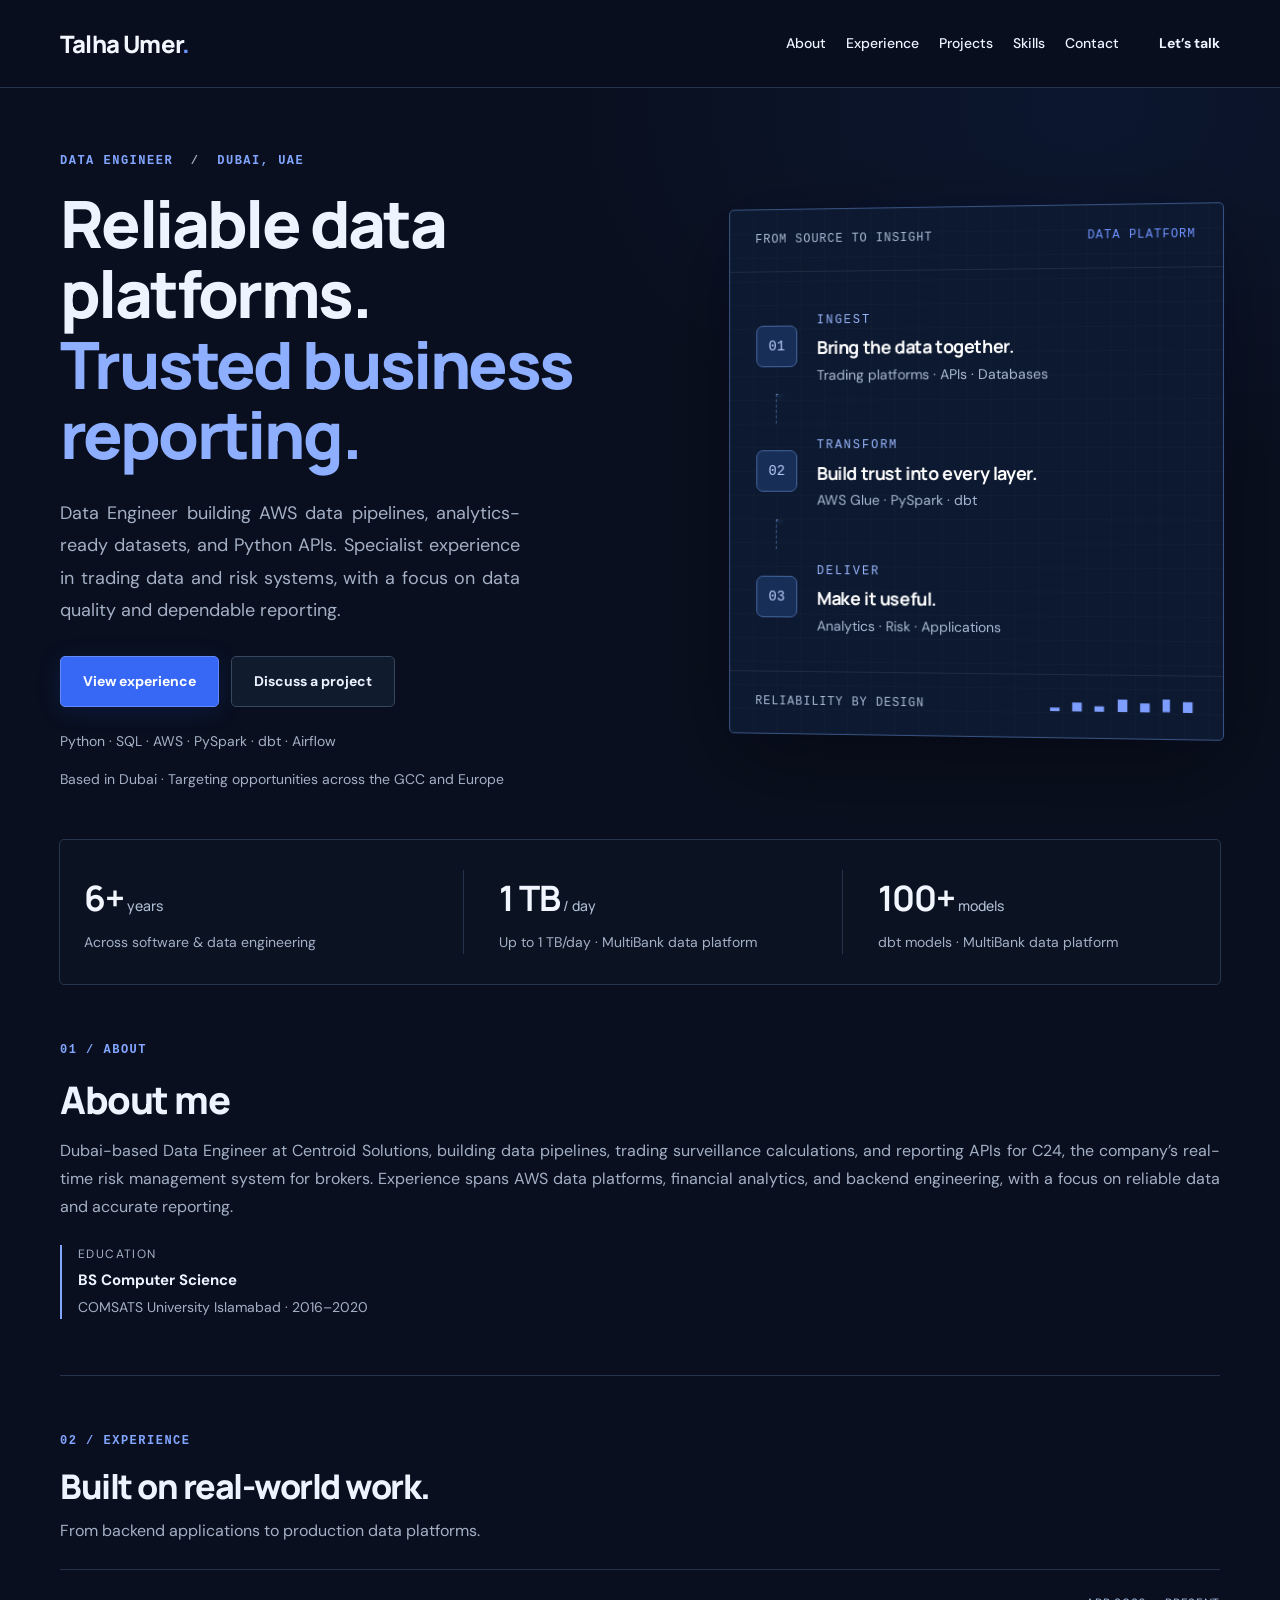
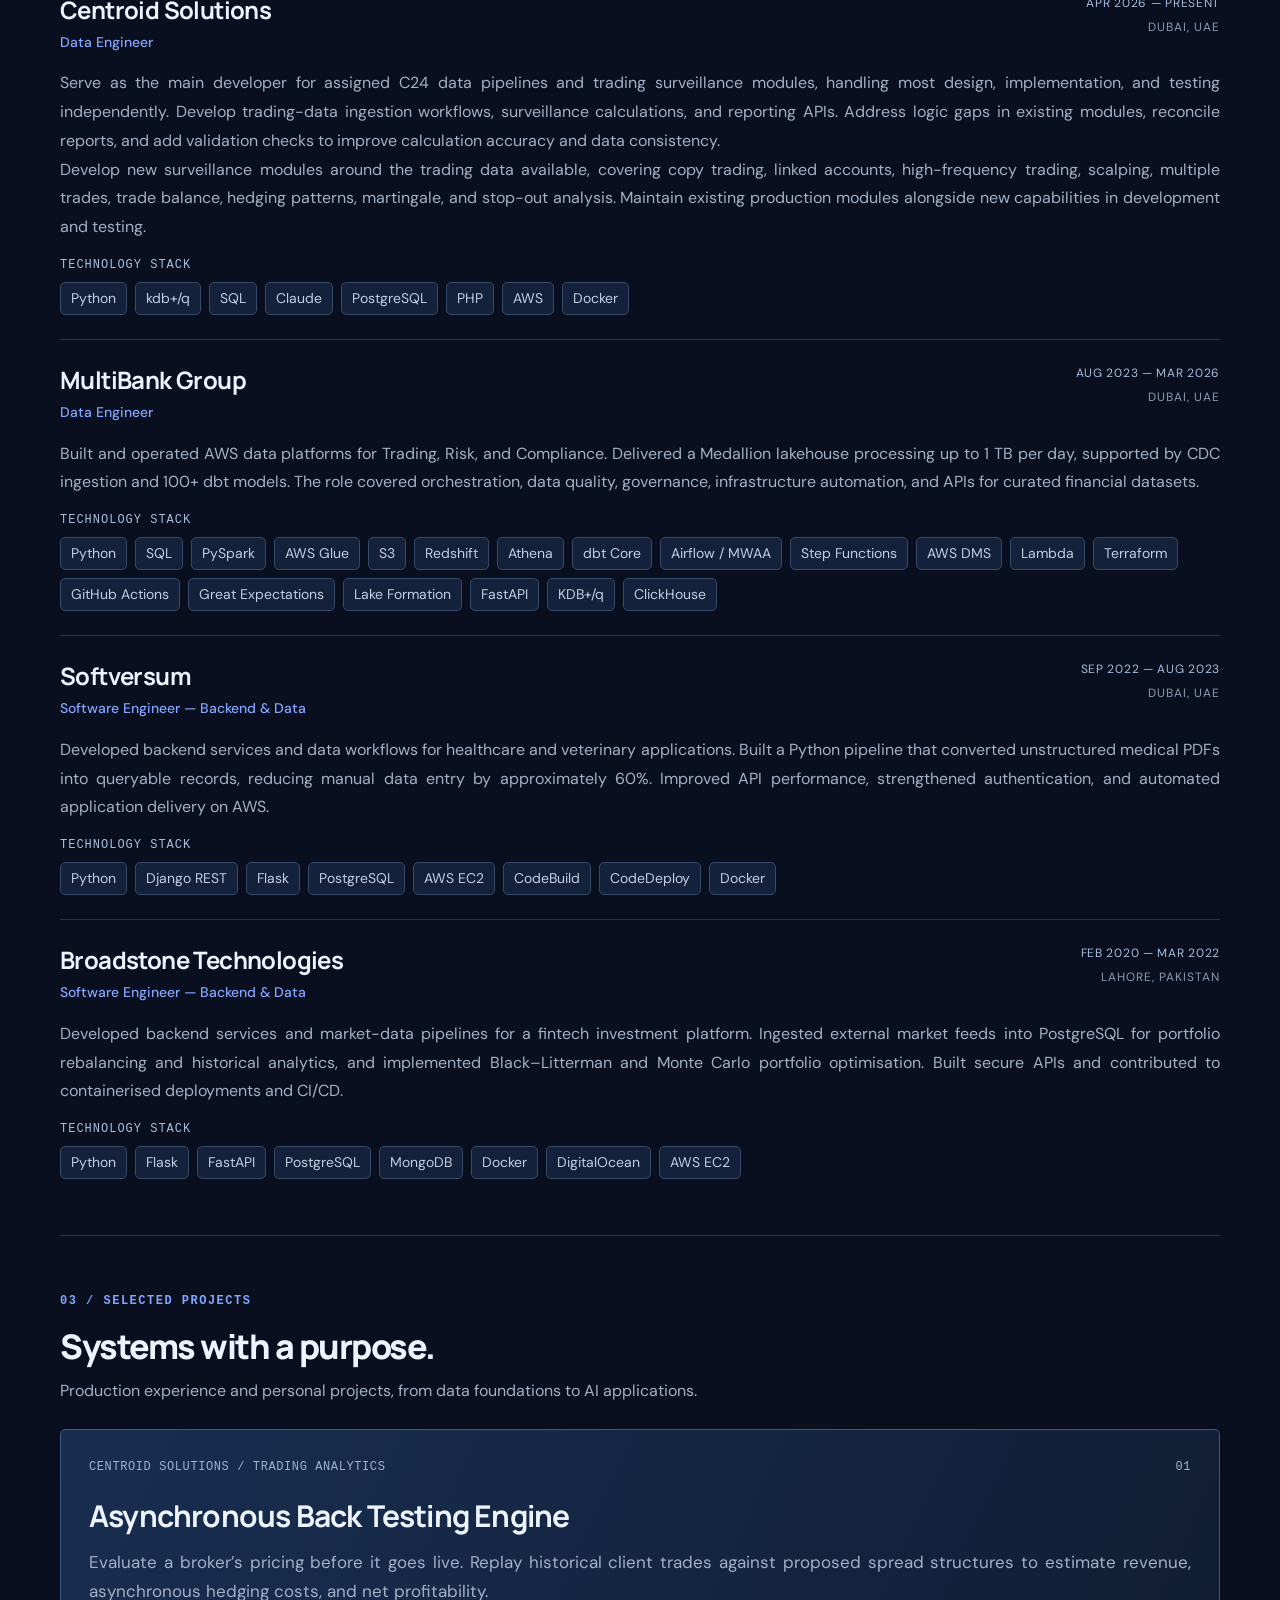
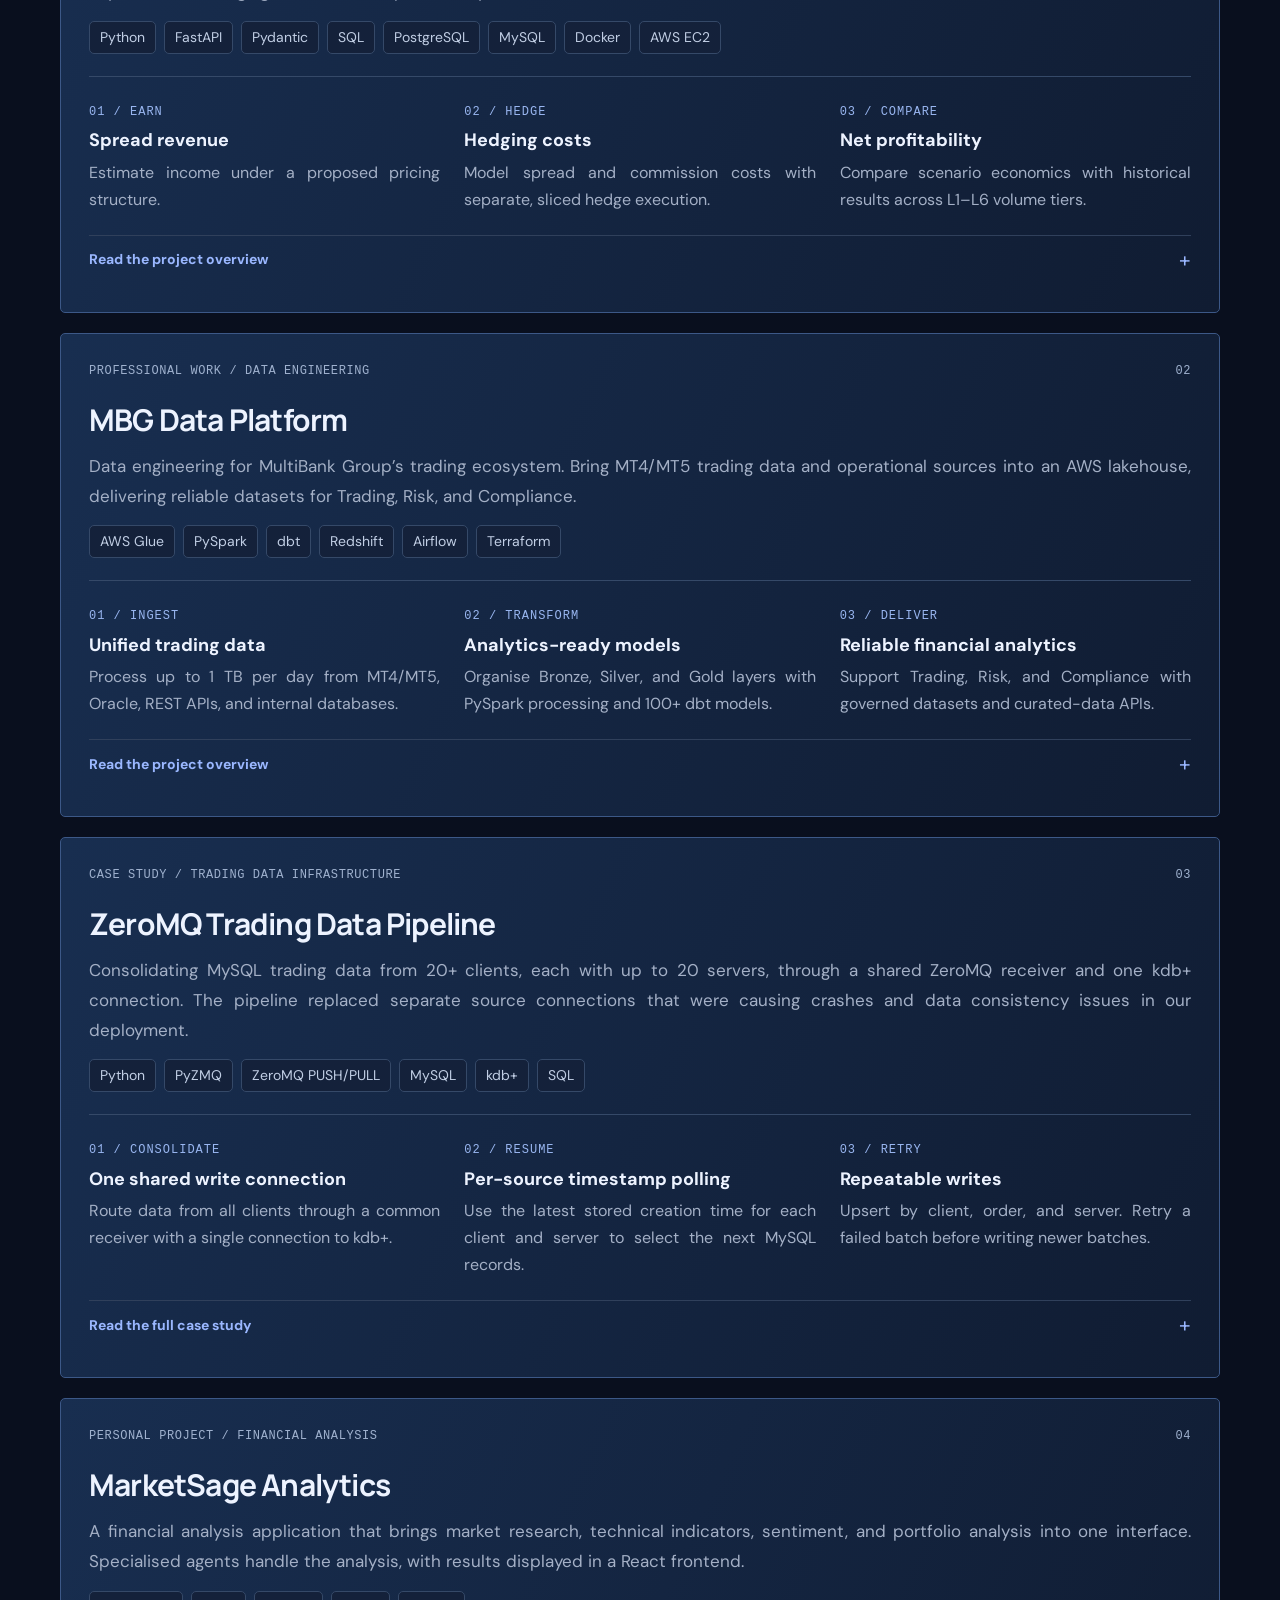
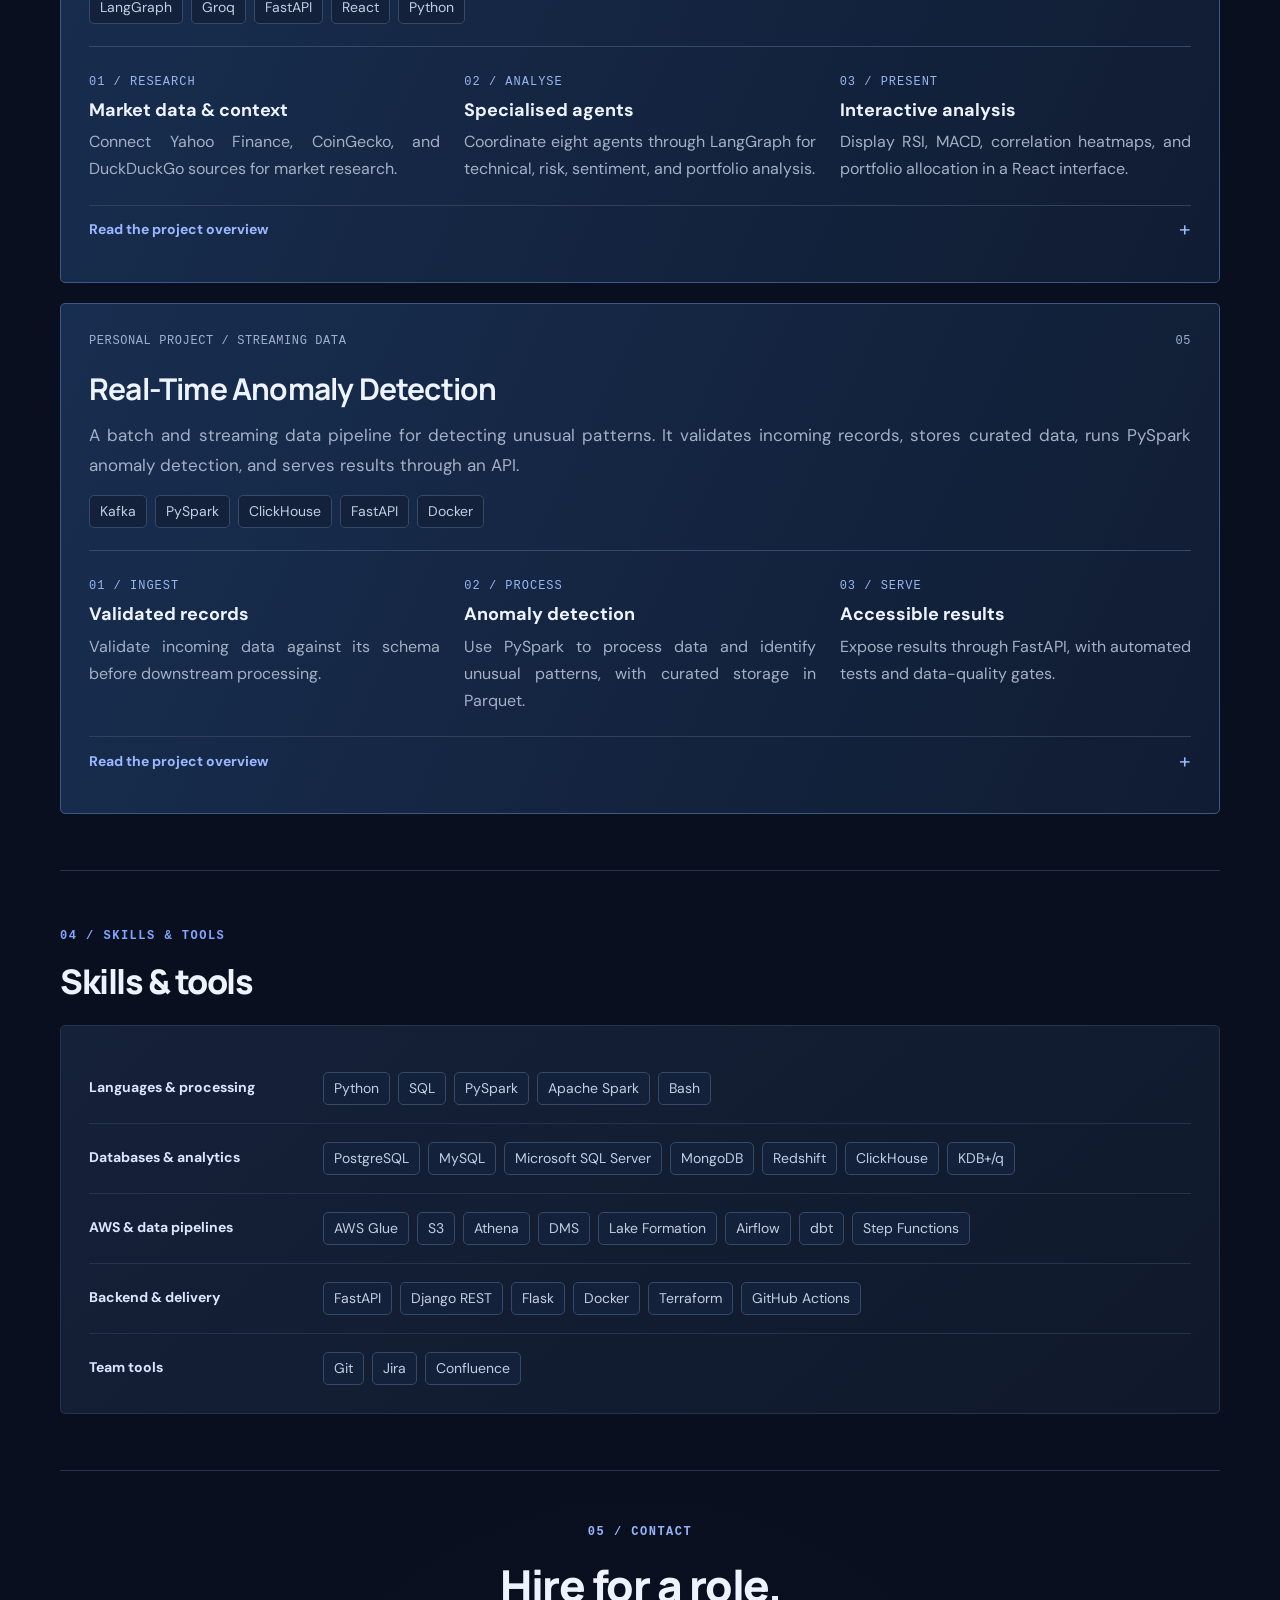
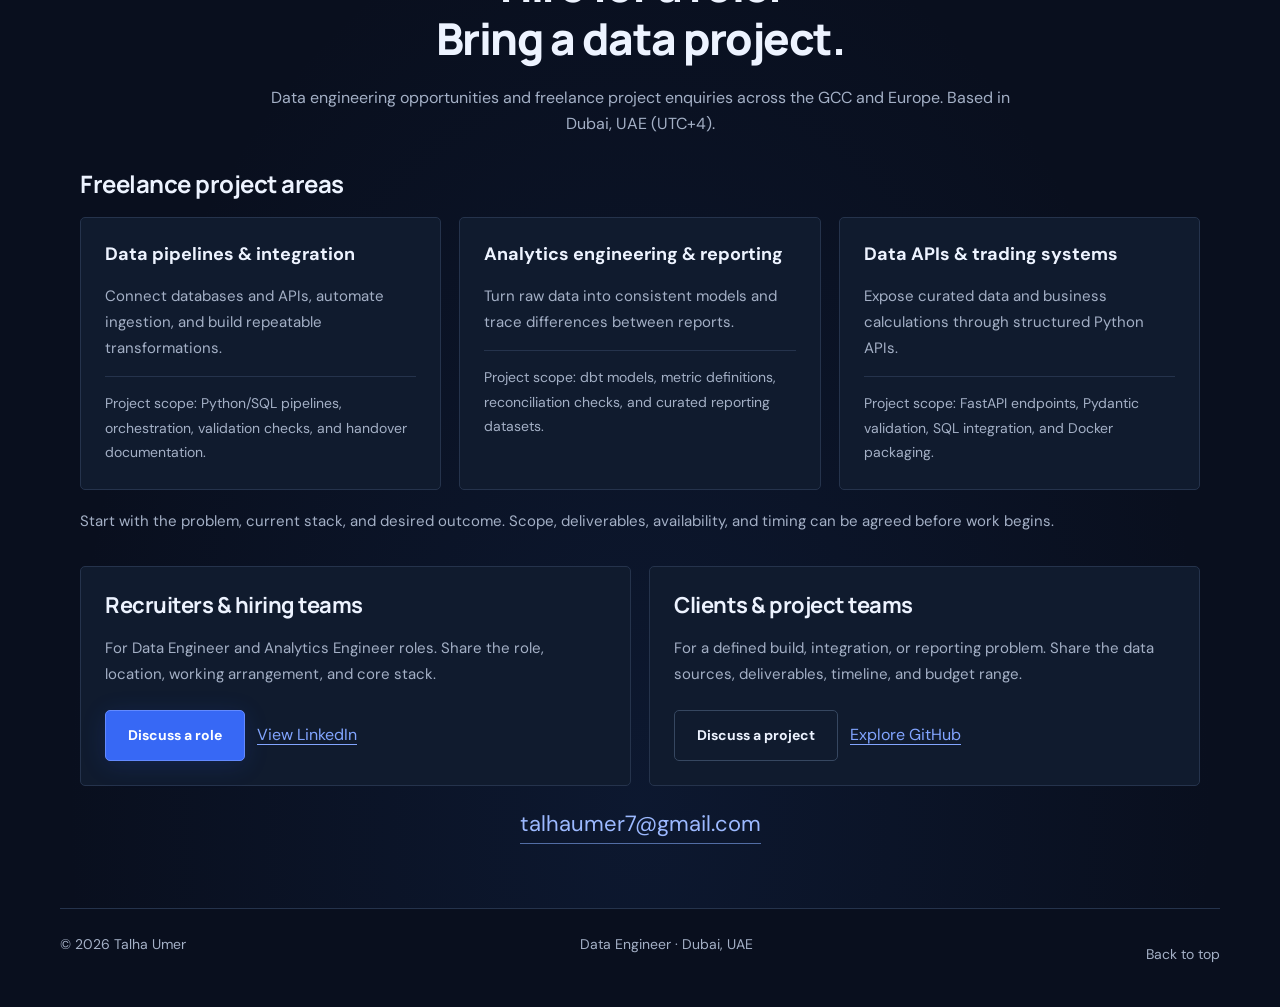
==== index.html @ 74ffae46 "Clarify data engineering positioning and add recruiter and freelance enquiry paths" ====
<!doctype html>
<html lang="en"><head><meta charset="utf-8"><meta name="color-scheme" content="dark"><meta name="theme-color" content="#090f1e"><meta name="viewport" content="width=device-width,initial-scale=1"><title>Talha Umer — Data Engineer</title><meta name="description" content="Talha Umer — Dubai-based Data Engineer specialising in AWS pipelines, SQL, Python, dbt, and trading data. Explore experience and freelance project areas for GCC and European opportunities."><link rel="icon" href="data:image/svg+xml,%3Csvg xmlns='http://www.w3.org/2000/svg' viewBox='0 0 40 40'%3E%3Crect width='40' height='40' rx='8' fill='%232853ed'/%3E%3Ctext x='20' y='27' text-anchor='middle' font-family='Arial' font-size='22' font-weight='bold' fill='white'%3ET%3C/text%3E%3C/svg%3E"><link rel="stylesheet" href="style.css?v=20261014-audiences"></head>
<body><a class="skip" href="#main">Skip to content</a><header><a class="brand" href="#" aria-label="Talha Umer home">Talha Umer<span>.</span></a><nav aria-label="Main navigation"><a href="#about">About</a><a href="#experience">Experience</a><a href="#work">Projects</a><a href="#skills">Skills</a><a href="#contact">Contact</a></nav><a class="contact-nav" href="mailto:talhaumer7@gmail.com">Let’s talk</a></header>
<main id="main"><section class="hero"><div class="hero-copy"><p class="eyebrow">DATA ENGINEER <span>/</span> DUBAI, UAE</p><h1>Reliable data platforms.<br><em>Trusted business reporting.</em></h1><p class="intro">Data Engineer building AWS data pipelines, analytics-ready datasets, and Python APIs. Specialist experience in trading data and risk systems, with a focus on data quality and dependable reporting.</p><div class="actions"><a class="button primary" href="#experience">View experience</a><a class="button secondary" href="#services">Discuss a project</a></div><p class="small-note">Python · SQL · AWS · PySpark · dbt · Airflow</p><p class="target-note">Based in Dubai · Targeting opportunities across the GCC and Europe</p></div><aside class="blueprint" aria-label="Data platform expertise"><div class="panel-top"><span>FROM SOURCE TO INSIGHT</span><span>DATA PLATFORM</span></div><div class="flow"><div class="flow-row"><span class="number">01</span><div><small>INGEST</small><h3>Bring the data together.</h3><p>Trading platforms · APIs · Databases</p></div></div><div class="connector"></div><div class="flow-row"><span class="number">02</span><div><small>TRANSFORM</small><h3>Build trust into every layer.</h3><p>AWS Glue · PySpark · dbt</p></div></div><div class="connector"></div><div class="flow-row"><span class="number">03</span><div><small>DELIVER</small><h3>Make it useful.</h3><p>Analytics · Risk · Applications</p></div></div></div><div class="panel-bottom"><span>RELIABILITY BY DESIGN</span><span class="bars" aria-hidden="true">▂ ▅ ▃ ▇ ▅ █ ▆</span></div></aside></section>
<section class="metrics" aria-label="Career highlights"><div><strong>6+<span> years</span></strong><p>Across software & data engineering</p></div><div><strong>1 TB<span> / day</span></strong><p>Up to 1 TB/day · MultiBank data platform</p></div><div><strong>100+<span> models</span></strong><p>dbt models · MultiBank data platform</p></div></section>
<section id="about" class="section about"><div><p class="eyebrow">01 / ABOUT</p><h2>About me</h2><p>Dubai-based Data Engineer at Centroid Solutions, building data pipelines, trading surveillance calculations, and reporting APIs for C24, the company’s real-time risk management system for brokers. Experience spans AWS data platforms, financial analytics, and backend engineering, with a focus on reliable data and accurate reporting.</p><div class="education"><small>EDUCATION</small><strong>BS Computer Science</strong><span>COMSATS University Islamabad · 2016–2020</span></div></div></section>
<section id="experience" class="section experience"><div class="section-heading"><div><p class="eyebrow">02 / EXPERIENCE</p><h2>Built on real-world work.</h2></div><p>From backend applications to production data platforms.</p></div><div class="timeline"><article><div class="role-meta"><div class="role-top"><span><time datetime="2026-04-01">APR 2026</time> — PRESENT</span><span>DUBAI, UAE</span></div><h3>Centroid Solutions</h3><h4>Data Engineer</h4></div><div class="role-description"><p>Serve as the main developer for assigned C24 data pipelines and trading surveillance modules, handling most design, implementation, and testing independently. Develop trading-data ingestion workflows, surveillance calculations, and reporting APIs. Address logic gaps in existing modules, reconcile reports, and add validation checks to improve calculation accuracy and data consistency.</p><p>Develop new surveillance modules around the trading data available, covering copy trading, linked accounts, high-frequency trading, scalping, multiple trades, trade balance, hedging patterns, martingale, and stop-out analysis. Maintain existing production modules alongside new capabilities in development and testing.</p><div class="job-stack"><h5>TECHNOLOGY STACK</h5><div class="tags"><span>Python</span><span>kdb+/q</span><span>SQL</span><span>Claude</span><span>PostgreSQL</span><span>PHP</span><span>AWS</span><span>Docker</span></div></div></div></article><article><div class="role-meta"><div class="role-top"><span>AUG 2023 — <time datetime="2026-03-31">MAR 2026</time></span><span>DUBAI, UAE</span></div><h3>MultiBank Group</h3><h4>Data Engineer</h4></div><div class="role-description"><p>Built and operated AWS data platforms for Trading, Risk, and Compliance. Delivered a Medallion lakehouse processing up to 1 TB per day, supported by CDC ingestion and 100+ dbt models. The role covered orchestration, data quality, governance, infrastructure automation, and APIs for curated financial datasets.</p><div class="job-stack"><h5>TECHNOLOGY STACK</h5><div class="tags"><span>Python</span><span>SQL</span><span>PySpark</span><span>AWS Glue</span><span>S3</span><span>Redshift</span><span>Athena</span><span>dbt Core</span><span>Airflow / MWAA</span><span>Step Functions</span><span>AWS DMS</span><span>Lambda</span><span>Terraform</span><span>GitHub Actions</span><span>Great Expectations</span><span>Lake Formation</span><span>FastAPI</span><span>KDB+/q</span><span>ClickHouse</span></div></div></div></article><article><div class="role-meta"><div class="role-top"><span>SEP 2022 — AUG 2023</span><span>DUBAI, UAE</span></div><h3>Softversum</h3><h4>Software Engineer — Backend & Data</h4></div><div class="role-description"><p>Developed backend services and data workflows for healthcare and veterinary applications. Built a Python pipeline that converted unstructured medical PDFs into queryable records, reducing manual data entry by approximately 60%. Improved API performance, strengthened authentication, and automated application delivery on AWS.</p><div class="job-stack"><h5>TECHNOLOGY STACK</h5><div class="tags"><span>Python</span><span>Django REST</span><span>Flask</span><span>PostgreSQL</span><span>AWS EC2</span><span>CodeBuild</span><span>CodeDeploy</span><span>Docker</span></div></div></div></article><article><div class="role-meta"><div class="role-top"><span>FEB 2020 — MAR 2022</span><span>LAHORE, PAKISTAN</span></div><h3>Broadstone Technologies</h3><h4>Software Engineer — Backend & Data</h4></div><div class="role-description"><p>Developed backend services and market-data pipelines for a fintech investment platform. Ingested external market feeds into PostgreSQL for portfolio rebalancing and historical analytics, and implemented Black–Litterman and Monte Carlo portfolio optimisation. Built secure APIs and contributed to containerised deployments and CI/CD.</p><div class="job-stack"><h5>TECHNOLOGY STACK</h5><div class="tags"><span>Python</span><span>Flask</span><span>FastAPI</span><span>PostgreSQL</span><span>MongoDB</span><span>Docker</span><span>DigitalOcean</span><span>AWS EC2</span></div></div></div></article></div></section>
<section id="work" class="section"><div class="section-heading"><div><p class="eyebrow">03 / SELECTED PROJECTS</p><h2>Systems with a purpose.</h2></div><p>Production experience and personal projects, from data foundations to AI applications.</p></div><div class="projects"><article class="project backtest"><div class="project-top"><span>CENTROID SOLUTIONS / TRADING ANALYTICS</span><span>01</span></div><div class="backtest-layout"><div><h3>Asynchronous Back Testing Engine</h3><p class="backtest-intro">Evaluate a broker’s pricing before it goes live. Replay historical client trades against proposed spread structures to estimate revenue, asynchronous hedging costs, and net profitability.</p><div class="tags"><span>Python</span><span>FastAPI</span><span>Pydantic</span><span>SQL</span><span>PostgreSQL</span><span>MySQL</span><span>Docker</span><span>AWS EC2</span></div></div><div class="backtest-outcomes" aria-label="Backtest outputs"><div><span>01 / EARN</span><h4>Spread revenue</h4><p>Estimate income under a proposed pricing structure.</p></div><div><span>02 / HEDGE</span><h4>Hedging costs</h4><p>Model spread and commission costs with separate, sliced hedge execution.</p></div><div><span>03 / COMPARE</span><h4>Net profitability</h4><p>Compare scenario economics with historical results across L1–L6 volume tiers.</p></div></div></div><details><summary>Read the project overview</summary><div class="detail-copy backtest-detail"><div><h4>Engineering ownership</h4><p>Owned end-to-end engineering at Centroid Solutions, including data pipelines, datasets, calculation implementation, and backend APIs. Translated financial rules defined by risk and business specialists into the engine’s processing and calculations.</p></div><div><h4>The business problem</h4><p>Pricing that is too tight can erode hedging margins; pricing that is too wide can discourage client flow. A single spread structure can also misprice different trade sizes.</p></div><div><h4>How it works</h4><p>The engine groups historical client trades into six volume tiers, L1–L6, and evaluates proposed spread structures. Client fills and broker hedge orders run on separate timelines, with hedges sliced into smaller orders.</p></div><div><h4>Technology and deployment</h4><p>Built with Python and SQL, with FastAPI endpoints and Pydantic models, using data from MySQL and PostgreSQL. Packaged as a Docker image and deployed on AWS EC2.</p></div><div><h4>What it enables</h4><p>Teams can compare pricing scenarios, inspect revenue and estimated hedging costs by tier, and identify pricing imbalances before changing production settings. Results are scenario estimates rather than guaranteed trading outcomes.</p></div></div></details></article><article class="project backtest"><div class="project-top"><span>PROFESSIONAL WORK / DATA ENGINEERING</span><span>02</span></div><div class="backtest-layout"><div><h3>MBG Data Platform</h3><p class="backtest-intro">Data engineering for MultiBank Group’s trading ecosystem. Bring MT4/MT5 trading data and operational sources into an AWS lakehouse, delivering reliable datasets for Trading, Risk, and Compliance.</p><div class="tags"><span>AWS Glue</span><span>PySpark</span><span>dbt</span><span>Redshift</span><span>Airflow</span><span>Terraform</span></div></div><div class="backtest-outcomes" aria-label="Data platform capabilities"><div><span>01 / INGEST</span><h4>Unified trading data</h4><p>Process up to 1 TB per day from MT4/MT5, Oracle, REST APIs, and internal databases.</p></div><div><span>02 / TRANSFORM</span><h4>Analytics-ready models</h4><p>Organise Bronze, Silver, and Gold layers with PySpark processing and 100+ dbt models.</p></div><div><span>03 / DELIVER</span><h4>Reliable financial analytics</h4><p>Support Trading, Risk, and Compliance with governed datasets and curated-data APIs.</p></div></div></div><details><summary>Read the project overview</summary><div class="detail-copy backtest-detail"><div><h4>The business problem</h4><p>Trading and operational data arrives from multiple platforms and systems. Trading, Risk, and Compliance teams need consistent, reliable datasets for analysis and reporting.</p></div><div><h4>How it works</h4><p>AWS ingestion and CDC pipelines feed a Medallion lakehouse. PySpark handles transformation and deduplication, while dbt models implement incremental processing, star schemas, and SCD Type 2. Airflow and Step Functions coordinate delivery.</p></div><div><h4>What it enables</h4><p>Analytics-ready data is supported by automated quality checks, Lake Formation governance, IAM access controls, and lineage. Terraform and GitHub Actions provide reproducible infrastructure and deployments, with FastAPI serving curated datasets.</p></div></div></details></article><article class="project backtest" id="zeromq-case-study">
<div class="project-top"><span>CASE STUDY / TRADING DATA INFRASTRUCTURE</span><span>03</span></div>
<div class="backtest-layout"><div><h3>ZeroMQ Trading Data Pipeline</h3>
<p class="backtest-intro">Consolidating MySQL trading data from 20+ clients, each with up to 20 servers, through a shared ZeroMQ receiver and one kdb+ connection. The pipeline replaced separate source connections that were causing crashes and data consistency issues in our deployment.</p>
<div class="tags"><span>Python</span><span>PyZMQ</span><span>ZeroMQ PUSH/PULL</span><span>MySQL</span><span>kdb+</span><span>SQL</span></div></div>
<div class="backtest-outcomes" aria-label="Pipeline capabilities"><div><span>01 / CONSOLIDATE</span><h4>One shared write connection</h4><p>Route data from all clients through a common receiver with a single connection to kdb+.</p></div><div><span>02 / RESUME</span><h4>Per-source timestamp polling</h4><p>Use the latest stored creation time for each client and server to select the next MySQL records.</p></div><div><span>03 / RETRY</span><h4>Repeatable writes</h4><p>Upsert by client, order, and server. Retry a failed batch before writing newer batches.</p></div></div></div>
<details><summary>Read the full case study</summary><div class="detail-copy case-study-copy">
<section><h4>The problem</h4><p>Trading data was spread across MySQL databases for more than 20 clients, with each client operating up to 20 trading servers. Separate connections sent this data directly to kdb+. In our environment, this connection pattern was associated with crashes and inconsistent data, making ingestion harder to operate reliably.</p></section>
<section><h4>The architecture</h4><p>We introduced a Python pipeline using PyZMQ and ZeroMQ’s PUSH/PULL pattern. Source processes send records into one shared receiving service for all clients. That service writes to kdb+ through one connection, centralising write handling instead of maintaining a direct connection from every source.</p><div class="architecture" aria-label="Pipeline architecture"><div><strong>MySQL trading servers</strong><span>20+ clients · up to 20 servers each</span></div><div><strong>Python + ZeroMQ</strong><span>Source PUSH processes · shared PULL receiver</span></div><div><strong>kdb+</strong><span>One shared connection · keyed upserts</span></div></div></section>
<section><h4>How incremental ingestion works</h4><ol><li>A continuous Python polling loop reads the maximum stored creation timestamp from kdb+ for the relevant client and server.</li><li>The source query selects MySQL records where <code>creation_time &gt;= max_time</code>. Including the boundary allows records with the same timestamp to be read again.</li><li>Records pass through ZeroMQ to the shared receiver.</li><li>The receiver upserts records using the combined key of <strong>client ID, order ID, and server ID</strong>, so repeated records update the same stored row.</li><li>If a kdb+ write fails, the receiver retries that batch successfully before proceeding with newer batches.</li></ol></section>
<section><h4>Why these choices mattered</h4><p>A timestamp per client and server keeps one source’s progress separate from another’s. Inclusive polling and keyed upserts work together: the pipeline can reread the timestamp boundary without creating duplicate stored rows. Blocking retries keep newer writes from overtaking a failed batch during normal operation.</p></section>
<section><h4>The result</h4><p>The shared service and single kdb+ connection worked reliably in our deployment and addressed the instability we had seen with separate source connections. The improvement is based on operational experience; throughput, latency, and incident-reduction measurements are not included in this case study.</p></section>
<section><h4>Recovery boundaries and trade-offs</h4><p>ZeroMQ accepting a message does not by itself confirm that kdb+ has stored it. Restart recovery also depends on how pending batches are retained or recovered from MySQL. A maximum creation timestamp can miss older rows that become visible after the timestamp advances, and creation-time polling alone does not capture later updates or deletions.</p><p>The shared writer simplifies connections but is also a common failure point. A blocked batch can delay other clients. These boundaries matter when evaluating durability, monitoring, and future recovery improvements; this design is not presented as an exactly-once or zero-data-loss guarantee.</p></section>
<section class="case-references"><h4>Technical references</h4><p>Implementation details above describe our deployment. Messaging and acknowledgement boundaries are documented in the <a href="https://libzmq.readthedocs.io/en/latest/zmq_socket.html" target="_blank" rel="noopener noreferrer">ZeroMQ socket reference</a>, <a href="https://libzmq.readthedocs.io/en/latest/zmq_send.html" target="_blank" rel="noopener noreferrer">ZeroMQ send reference</a>, and <a href="https://code.kx.com/q/basics/ipc/" target="_blank" rel="noopener noreferrer">KX IPC documentation</a>.</p></section>
</div></details></article><article class="project backtest"><div class="project-top"><span>PERSONAL PROJECT / FINANCIAL ANALYSIS</span><span>04</span></div><div class="backtest-layout"><div><h3>MarketSage Analytics</h3><p class="backtest-intro">A financial analysis application that brings market research, technical indicators, sentiment, and portfolio analysis into one interface. Specialised agents handle the analysis, with results displayed in a React frontend.</p><div class="tags"><span>LangGraph</span><span>Groq</span><span>FastAPI</span><span>React</span><span>Python</span></div></div><div class="backtest-outcomes" aria-label="Project capabilities"><div><span>01 / RESEARCH</span><h4>Market data &amp; context</h4><p>Connect Yahoo Finance, CoinGecko, and DuckDuckGo sources for market research.</p></div><div><span>02 / ANALYSE</span><h4>Specialised agents</h4><p>Coordinate eight agents through LangGraph for technical, risk, sentiment, and portfolio analysis.</p></div><div><span>03 / PRESENT</span><h4>Interactive analysis</h4><p>Display RSI, MACD, correlation heatmaps, and portfolio allocation in a React interface.</p></div></div></div><details><summary>Read the project overview</summary><div class="detail-copy backtest-detail"><div><h4>The business problem</h4><p>Financial analysis draws on different data sources and methods. This project brings those inputs together so research, indicators, and portfolio views can be reviewed in one place.</p></div><div><h4>How it works</h4><p>LangGraph coordinates the agents using Groq’s Llama model. FastAPI exposes their analysis to the React frontend. A mock-LLM fallback supports offline development.</p></div><div><h4>What it enables</h4><p>Users can explore market research and financial indicators through a single application. The project is containerised with Docker and designed for deployment to Hugging Face Spaces.</p></div></div></details></article><article class="project backtest"><div class="project-top"><span>PERSONAL PROJECT / STREAMING DATA</span><span>05</span></div><div class="backtest-layout"><div><h3>Real-Time Anomaly Detection</h3><p class="backtest-intro">A batch and streaming data pipeline for detecting unusual patterns. It validates incoming records, stores curated data, runs PySpark anomaly detection, and serves results through an API.</p><div class="tags"><span>Kafka</span><span>PySpark</span><span>ClickHouse</span><span>FastAPI</span><span>Docker</span></div></div><div class="backtest-outcomes" aria-label="Project capabilities"><div><span>01 / INGEST</span><h4>Validated records</h4><p>Validate incoming data against its schema before downstream processing.</p></div><div><span>02 / PROCESS</span><h4>Anomaly detection</h4><p>Use PySpark to process data and identify unusual patterns, with curated storage in Parquet.</p></div><div><span>03 / SERVE</span><h4>Accessible results</h4><p>Expose results through FastAPI, with automated tests and data-quality gates.</p></div></div></div><details><summary>Read the project overview</summary><div class="detail-copy backtest-detail"><div><h4>The business problem</h4><p>Streaming analysis needs consistent input data and a reliable path from ingestion to results. This project combines those stages in an end-to-end pipeline.</p></div><div><h4>How it works</h4><p>The pipeline uses Kafka, PySpark, and ClickHouse alongside Parquet storage. It supports batch and streaming processing, with FastAPI providing the serving layer.</p></div><div><h4>What it enables</h4><p>The project provides a containerised workflow for ingesting records, detecting anomalies, and exposing results. Automated tests and data-quality gates check the pipeline along the way.</p></div></div></details></article></div></section>
<section id="skills" class="section skills"><div class="section-heading"><div><p class="eyebrow">04 / SKILLS &amp; TOOLS</p><h2>Skills &amp; tools</h2></div></div><div class="toolkit"><div><h4>Languages & processing</h4><div class="tags"><span>Python</span><span>SQL</span><span>PySpark</span><span>Apache Spark</span><span>Bash</span></div></div><div><h4>Databases & analytics</h4><div class="tags"><span>PostgreSQL</span><span>MySQL</span><span>Microsoft SQL Server</span><span>MongoDB</span><span>Redshift</span><span>ClickHouse</span><span>KDB+/q</span></div></div><div><h4>AWS & data pipelines</h4><div class="tags"><span>AWS Glue</span><span>S3</span><span>Athena</span><span>DMS</span><span>Lake Formation</span><span>Airflow</span><span>dbt</span><span>Step Functions</span></div></div><div><h4>Backend & delivery</h4><div class="tags"><span>FastAPI</span><span>Django REST</span><span>Flask</span><span>Docker</span><span>Terraform</span><span>GitHub Actions</span></div></div><div><h4>Team tools</h4><div class="tags"><span>Git</span><span>Jira</span><span>Confluence</span></div></div></div></section>
<section class="contact" id="contact"><p class="eyebrow">05 / CONTACT</p><h2>Hire for a role.<br>Bring a data project.</h2><p class="contact-intro">Data engineering opportunities and freelance project enquiries across the GCC and Europe. Based in Dubai, UAE (UTC+4).</p>
<div id="services" class="service-area"><h3>Freelance project areas</h3><div class="service-grid">
<article><h4>Data pipelines &amp; integration</h4><p>Connect databases and APIs, automate ingestion, and build repeatable transformations.</p><p class="service-scope">Project scope: Python/SQL pipelines, orchestration, validation checks, and handover documentation.</p></article>
<article><h4>Analytics engineering &amp; reporting</h4><p>Turn raw data into consistent models and trace differences between reports.</p><p class="service-scope">Project scope: dbt models, metric definitions, reconciliation checks, and curated reporting datasets.</p></article>
<article><h4>Data APIs &amp; trading systems</h4><p>Expose curated data and business calculations through structured Python APIs.</p><p class="service-scope">Project scope: FastAPI endpoints, Pydantic validation, SQL integration, and Docker packaging.</p></article>
</div><p class="engagement-note">Start with the problem, current stack, and desired outcome. Scope, deliverables, availability, and timing can be agreed before work begins.</p></div>
<div class="contact-paths"><article><h3>Recruiters &amp; hiring teams</h3><p>For Data Engineer and Analytics Engineer roles. Share the role, location, working arrangement, and core stack.</p><a class="button primary" href="mailto:talhaumer7@gmail.com?subject=Data%20engineering%20role%20enquiry">Discuss a role</a><a class="text-link" href="https://www.linkedin.com/in/talha-umer" target="_blank" rel="noopener noreferrer">View LinkedIn</a></article>
<article><h3>Clients &amp; project teams</h3><p>For a defined build, integration, or reporting problem. Share the data sources, deliverables, timeline, and budget range.</p><a class="button secondary" href="mailto:talhaumer7@gmail.com?subject=Data%20engineering%20project%20enquiry">Discuss a project</a><a class="text-link" href="https://github.com/talhaumer" target="_blank" rel="noopener noreferrer">Explore GitHub</a></article></div>
<a class="email" href="mailto:talhaumer7@gmail.com">talhaumer7@gmail.com</a></section></main><footer><span>© 2026 Talha Umer</span><span>Data Engineer · Dubai, UAE</span><a href="#">Back to top</a></footer></body></html>
---- style.css ----
@import url('https://fonts.googleapis.com/css2?family=DM+Sans:wght@400;500;600;700&family=Manrope:wght@400;500;600;700;800&display=swap');
:root{--ink:#edf3ff;--muted:#a4b0c6;--blue:#82a5ff;--line:#25334c;--paper:#090f1e}*{box-sizing:border-box}html{scroll-behavior:smooth;scroll-padding-top:95px}body{margin:0;color:var(--ink);background:var(--paper);font-family:'DM Sans',Arial,sans-serif;font-size:16px;line-height:1.65}a{color:inherit;text-decoration:none}button,a,summary{-webkit-tap-highlight-color:transparent}a:focus-visible,summary:focus-visible{outline:3px solid var(--blue);outline-offset:6px}.skip{position:absolute;top:-90px;left:20px;background:#101b2e;padding:12px;z-index:10}.skip:focus{top:12px}header{max-width:1240px;margin:auto;height:100px;display:flex;align-items:center;justify-content:space-between;padding:0 40px;border-bottom:1px solid var(--line)}.brand{font-family:Manrope,sans-serif;font-size:30px;font-weight:800;letter-spacing:-1.5px}.brand span{color:var(--blue)}nav{display:flex;gap:36px;font-size:14px;font-weight:500}nav a:hover,.socials a:hover{color:var(--blue)}.contact-nav{font-size:14px;font-weight:700}.contact-nav span{margin-left:14px;color:var(--blue)}main{max-width:1240px;margin:auto;padding:0 40px}.hero{padding:88px 0 70px;display:grid;grid-template-columns:1.22fr 1fr;align-items:center;gap:70px}.eyebrow{font-size:12px;font-weight:700;letter-spacing:1.8px;color:var(--blue);margin:0 0 23px}.eyebrow span{padding:0 9px;color:#a3adbe}h1,h2,h3{font-family:Manrope,Arial,sans-serif;line-height:1.16;letter-spacing:-1.5px;margin:0}h1{font-size:clamp(42px,4.7vw,65px);font-weight:800;line-height:1.12}h1 em{font-style:normal;color:var(--blue)}.intro{font-size:18px;max-width:460px;color:var(--muted);margin:27px 0}.actions{display:flex;gap:12px;margin-top:30px}.button{font-size:14px;font-weight:700;padding:13px 22px;border-radius:5px;display:inline-flex;align-items:center}.primary{background:var(--blue);color:white;box-shadow:0 5px 15px #2853ed20}.primary:hover{background:#1c3dc0}.secondary{border:1px solid #364760;background:#101b2e}.small-note{font-size:13px;color:var(--muted);margin-top:23px}.blueprint{background:#111d36;color:white;border-radius:12px;box-shadow:0 24px 45px #0c234219;overflow:hidden;position:relative;background-image:linear-gradient(#ffffff04 1px,transparent 1px),linear-gradient(90deg,#ffffff04 1px,transparent 1px);background-size:24px 24px}.panel-top,.panel-bottom{display:flex;justify-content:space-between;padding:21px 26px;border-bottom:1px solid #ffffff14;font-family:monospace;font-size:12px;letter-spacing:1px;color:#aab9d3}.panel-top span:last-child{color:#7193ff}.flow{padding:31px 27px}.flow-row{display:flex;align-items:center;gap:20px}.number{border:1px solid #526683;border-radius:7px;display:grid;place-items:center;flex-shrink:0;width:42px;height:42px;color:#9db5ff;font:14px monospace;background:#1b2b49}.flow small{font:12px monospace;letter-spacing:2px;color:#8faaff}.flow h3{font-size:17px;letter-spacing:-.4px;margin:6px 0}.flow p{font-size:12px;color:#aab9d3;margin:6px 0 0}.connector{height:30px;margin:7px 0 7px 20px;border-left:1px dashed #5c7092}.panel-bottom{border-top:1px solid #ffffff14;border-bottom:0;align-items:center}.bars{color:#7d9dff;letter-spacing:3px}.metrics{display:grid;grid-template-columns:repeat(3,1fr);border-top:1px solid var(--line);border-bottom:1px solid var(--line);padding:28px 0;gap:25px}.metrics>div+div{padding-left:35px;border-left:1px solid var(--line)}.metrics strong{font-family:Manrope,sans-serif;font-size:33px;letter-spacing:-1px}.metrics strong span{font-size:16px;font-weight:500;color:var(--muted);letter-spacing:0}.metrics p{font-size:13px;color:var(--muted);margin:4px 0 0}.section{padding:90px 0;border-bottom:1px solid var(--line)}.section-heading{display:flex;justify-content:space-between;align-items:end;gap:30px;margin-bottom:35px}h2{font-size:38px;font-weight:800;letter-spacing:-1.5px}.section-heading .eyebrow{margin-bottom:15px}.section-heading>p{font-size:14px;color:var(--muted);margin:0}.projects{display:grid;grid-template-columns:1.15fr 1fr 1fr;gap:18px}.project{background:#101b2e;border:1px solid var(--line);border-radius:8px;padding:27px;display:flex;flex-direction:column;align-items:start}.project.featured{background:#122241;border-color:#304b79}.project-top{display:flex;justify-content:space-between;width:100%;font-size:12px;letter-spacing:1.3px;color:var(--muted);margin-bottom:25px}.project h3{font-size:25px;letter-spacing:-.8px}.project>p{font-size:14px;color:var(--muted);line-height:1.8}.project-symbol{height:87px;font-family:Manrope,sans-serif;font-weight:800;font-size:40px;letter-spacing:-3px;color:#90acff}.project-symbol span{color:#93a7df;padding:0 5px}.wave{font-size:65px;line-height:1;letter-spacing:-12px;color:#82a5ff}.layer-stack{display:flex;flex-direction:column;gap:6px;margin:8px 0 23px;width:100%}.layer-stack>span{padding:9px 11px;border:1px solid #33496b;background:#142743;border-radius:4px;font-size:12px;letter-spacing:1px;color:#b4caff;display:flex;justify-content:space-between;align-items:center}.layer-stack small{font-size:12px;letter-spacing:0;color:#a9bad4}.tags{display:flex;flex-wrap:wrap;gap:6px;margin-top:auto;padding-top:15px}.tags span{border:1px solid #314261;color:#a9bad4;border-radius:4px;padding:3px 7px;font-size:12px;background:#14213a}details{width:100%;border-top:1px solid #30405b;margin-top:24px;padding-top:17px;font-size:14px}summary{cursor:pointer;font-weight:700;list-style:none;color:#9ab7ff;display:flex;justify-content:space-between;align-items:center;gap:12px}summary::-webkit-details-marker{display:none}summary:after{content:'+';font-size:21px;font-weight:400}details[open] summary:after{content:'−'}.detail-copy{margin-top:16px;color:var(--muted);font-size:14px}.experience{display:grid;grid-template-columns:.8fr 1.3fr;gap:80px}.section-intro{font-size:16px;color:var(--muted);max-width:270px}.timeline article{padding:0 0 30px 30px;border-left:1px solid #30405b;position:relative}.timeline article:before{content:'';width:9px;height:9px;border-radius:50%;position:absolute;left:-5px;top:6px;background:var(--blue);border:2px solid var(--paper)}.timeline article+article{padding-top:27px;border-top:1px solid var(--line)}.timeline article+article:before{top:33px}.timeline article:last-child{padding-bottom:0}.role-top{display:flex;justify-content:space-between;gap:15px;font-size:12px;color:var(--muted);letter-spacing:1px;margin-bottom:14px}.timeline h3{font-size:24px;letter-spacing:-.6px}.timeline h4{font-size:14px;font-weight:500;color:var(--blue);margin:8px 0 13px}.timeline p{font-size:14px;color:var(--muted);margin:0}.timeline .tags{padding-top:16px}.about{display:grid;grid-template-columns:1.2fr 1fr;gap:100px}.about>div>p:not(.eyebrow){color:var(--muted);font-size:16px;margin-top:25px}.education{border-left:2px solid var(--blue);padding-left:18px;margin-top:29px;display:flex;flex-direction:column;gap:3px}.education small{color:var(--muted);font-size:12px;letter-spacing:1.4px}.education strong{font-size:15px}.education span{font-size:13px;color:var(--muted)}.toolkit{background:#101b2e;border:1px solid var(--line);padding:30px;border-radius:8px}.toolkit h3{font-size:23px;letter-spacing:-.5px;margin-bottom:22px}.toolkit>div+div{border-top:1px solid var(--line);padding-top:15px}.toolkit h4{font-size:14px;margin:0 0 7px}.toolkit p{font-size:14px;color:var(--muted);margin:0 0 19px}.toolkit>div:last-child p{margin-bottom:0}.contact{text-align:center;padding:84px 20px 75px}.contact h2{font-size:44px}.email{display:inline-block;font-size:22px;color:var(--blue);margin:25px 0 20px;border-bottom:1px solid #526da5;overflow-wrap:anywhere}.socials{display:flex;justify-content:center;gap:27px;font-size:14px}footer{max-width:1160px;margin:auto;border-top:1px solid var(--line);display:flex;justify-content:space-between;padding:24px 0 30px;color:var(--muted);font-size:12px}@media(min-width:1600px){.hero{padding-top:110px;padding-bottom:90px}}@media(max-width:1000px){.hero{gap:35px}h1{font-size:48px}.projects{gap:12px}.project{padding:20px}.about{gap:45px}.experience{gap:40px}footer{margin:0 40px}}@media(max-width:760px){header{height:80px;padding:0 24px}nav{gap:18px}nav a{font-size:13px}.contact-nav{display:none}main{padding:0 24px}.hero{grid-template-columns:1fr;padding:50px 0 40px;gap:30px}h1{font-size:48px;max-width:550px}.intro{font-size:17px}.blueprint{max-width:550px;width:100%}.metrics{gap:15px}.metrics>div+div{padding-left:15px}.metrics strong{font-size:25px}.metrics strong span{font-size:12px;display:block}.metrics p{font-size:12px}.section{padding:58px 0}.section-heading{display:block}.section-heading>p{margin-top:20px}.projects{grid-template-columns:1fr;gap:18px}.project{padding:27px}.project h3 br{display:none}.project-symbol{height:65px;font-size:32px}.project-symbol.wave{font-size:55px}.layer-stack{margin:10px 0;max-width:400px}.project>p{font-size:16px}.project-top{font-size:12px}.tags span{font-size:12px}.experience,.about{grid-template-columns:1fr;gap:35px}h2{font-size:33px}.experience h2 br{display:none}.section-intro{max-width:none}.timeline{padding-left:5px}.role-top{font-size:12px;flex-wrap:wrap}.timeline p{font-size:16px}.contact{padding:60px 0}.contact h2{font-size:35px}.email{font-size:20px}footer{margin:0 24px;gap:15px;flex-wrap:wrap}footer span:nth-child(2){display:none}}@media(prefers-reduced-motion:reduce){html{scroll-behavior:auto}}

/* Modern technical direction */
body{background-image:radial-gradient(ellipse at 85% 12%,#18357533,transparent 35%);background-attachment:fixed}
header{height:92px}.brand{color:#f2f6ff}.brand span{color:#6d95ff}
.hero{gap:60px;padding:94px 0 78px;position:relative}.hero-copy{position:relative;z-index:1}
h1{font-size:clamp(44px,5.1vw,70px);letter-spacing:-2.6px;line-height:1.08;font-weight:800}
h1 em{color:#8eafff}.intro{line-height:1.8}.eyebrow{font-family:monospace;letter-spacing:1.5px}
.primary{background:#3768f5;color:#fff;border:1px solid #638aff;box-shadow:0 4px 24px #2457ed29}.primary:hover{background:#4877ff}
.secondary:hover{background:#192b47;border-color:#668bd1}.button{transition:background .2s,border-color .2s,transform .2s}.button:hover{transform:translateY(-2px)}
.blueprint{border:1px solid #365182;border-radius:5px;background-color:#0d1930;box-shadow:0 25px 90px #0006,0 0 55px #2460ff0a;transform:perspective(1200px) rotateY(-4deg)}
.panel-top,.panel-bottom{font-size:12px;color:#aabbd5}.flow{padding:34px 27px}.flow small{font-size:12px;color:#9ab8ff}.flow p{font-size:14px}.flow h3{font-size:18px}.flow-row{position:relative}.number{background:#172e56;border-color:#4566a0;color:#bfd0ff}
.connector{position:relative;border-color:#3c5988;overflow:hidden}.connector:after{content:'';position:absolute;left:-1px;top:-10px;width:2px;height:11px;background:#8db8ff;box-shadow:0 0 8px #8db8ff;animation:data-flow 3.2s linear infinite}.connector:nth-of-type(4):after{animation-delay:1.6s}
@keyframes data-flow{0%{transform:translateY(0);opacity:0}20%,70%{opacity:1}100%{transform:translateY(48px);opacity:0}}
.metrics{background:#0e182980;margin:0 -1px;padding:30px 24px;border:1px solid #26354e;border-radius:5px}.metrics strong{font-size:35px;color:#f2f6ff}.metrics p{font-size:14px}.metrics strong span{font-size:14px;color:#afbdd3}
.projects{gap:20px}.project{border-radius:5px;background:linear-gradient(150deg,#132038,#0e1729);border-color:#2a3954;transition:border-color .2s,transform .2s}.project:hover{border-color:#5678b3;transform:translateY(-4px)}.project.featured{background:linear-gradient(150deg,#172e55,#101d35);border-color:#3c5887}.project-top{font-family:monospace;font-size:12px;letter-spacing:.6px;color:#9fb1ce}.project>p{font-size:16px}.project-symbol{color:#a4bdff}.project-symbol span{color:#587dbf}.wave{color:#7fa4ff}.layer-stack small{font-size:12px}.tags span{font-size:12px}.role-top{font-size:12px;letter-spacing:.7px}.timeline p{font-size:16px}.timeline h4{font-size:16px}.section-heading>p{font-size:16px}.small-note{font-size:14px}.toolkit{background:linear-gradient(140deg,#152139,#10192b);border-radius:5px}.toolkit h4{color:#dce7ff}.toolkit p{font-size:16px}.education span{font-size:14px}
.contact{margin-top:32px;background:radial-gradient(ellipse at 50% 90%,#1b3c7633,transparent 70%)}.email{color:#9cb9ff}.contact .eyebrow{color:#97b3fa}footer{font-size:14px}.skip{color:#edf3ff}
@media(max-width:1000px){.hero{gap:32px}h1{font-size:54px}}
@media(max-width:760px){header{height:80px}.hero{padding:55px 0 40px;gap:35px}h1{font-size:clamp(42px,10vw,62px);letter-spacing:-1.8px}.blueprint{transform:none}.metrics{padding:24px 15px;gap:12px}.metrics strong{font-size:27px}.metrics strong span{font-size:12px}.metrics p{font-size:12px}.metrics>div+div{padding-left:12px}.role-top{font-size:12px;letter-spacing:0}.flow h3{font-size:17px}.flow p{font-size:14px}.flow{padding:26px 20px}.panel-top,.panel-bottom{padding:18px 20px;font-size:12px}.contact{margin-top:10px}.project:hover{transform:none}}
@media(prefers-reduced-motion:reduce){.connector:after{animation:none;display:none}.button,.project{transition:none}.button:hover,.project:hover{transform:none}}

/* Layout refinement: clear sections, compact career rows, readable measures. */
.section{padding:76px 0}.section-heading{margin-bottom:32px;align-items:end}.section-heading>p{max-width:350px}
.experience{display:block}.experience .section-heading h2{max-width:none}.experience .section-heading .eyebrow{margin-bottom:15px}
.timeline{padding-left:0;border-top:1px solid var(--line)}
.timeline article,.timeline article+article,.timeline article:last-child{display:grid;grid-template-columns:minmax(240px,.8fr) minmax(0,1.6fr);gap:48px;border-left:0;padding:30px 0;border-top:0;border-bottom:1px solid var(--line)}
.timeline article:last-child{border-bottom:0;padding-bottom:0}.timeline article:before{display:none}
.role-meta,.role-description{min-width:0}.role-top{display:flex;flex-direction:column;gap:4px;margin-bottom:14px;font-size:12px;line-height:1.6}.role-top span:first-child{color:#a8bdde}.role-top span:last-child{color:#8b9bb5;font-size:12px;letter-spacing:1px}
.timeline h3{font-size:24px;line-height:1.3}.timeline h4{margin:8px 0 0;font-size:14px;line-height:1.6}.role-description{padding-top:3px}.timeline p{max-width:68ch;line-height:1.8}.timeline .tags{margin-top:8px;padding-top:12px}.timeline .tags span{font-size:14px}
.projects{grid-template-columns:repeat(3,minmax(0,1fr));align-items:start}.project{min-width:0}.project-top{min-height:24px;margin-bottom:20px;gap:12px}.project h3{font-size:26px;line-height:1.25;min-height:65px}.project>p{line-height:1.75;min-height:140px;margin:18px 0}.project .tags{margin-top:8px;min-height:82px;align-content:start}.project details{margin-top:20px;padding-top:0}.project summary{min-height:52px;font-size:14px}.detail-copy{margin:0 0 12px;font-size:16px;line-height:1.75}.project.featured .layer-stack{display:none}
.about{align-items:start;gap:64px}.about>div>p:not(.eyebrow){max-width:60ch}.toolkit{padding:30px}.contact{margin-top:0;padding:68px 20px}.contact h2{line-height:1.2}
nav a,.contact-nav,.socials a,footer a{display:inline-flex;align-items:center;min-height:44px}.button{min-height:48px}.tags span{line-height:1.6}
@media(min-width:761px) and (max-width:1050px){.hero{grid-template-columns:1fr 1fr;gap:28px}h1{font-size:48px}.flow-row{gap:12px}.flow{padding:26px 20px}.panel-top,.panel-bottom{padding:18px 20px;letter-spacing:0}.projects{gap:14px}.project{padding:20px}.project h3{font-size:23px}.project>p{min-height:180px}.project .tags{min-height:104px}.about{gap:35px}.timeline article,.timeline article+article,.timeline article:last-child{gap:30px;grid-template-columns:minmax(210px,.85fr) minmax(0,1.5fr)}}
@media(max-width:760px){.section{padding:52px 0}.section-heading{margin-bottom:26px}.section-heading>p{margin-top:16px}.section-heading br{display:none}.timeline article,.timeline article+article,.timeline article:last-child{grid-template-columns:minmax(0,1fr);gap:18px;padding:26px 0}.timeline article:last-child{padding-bottom:0}.role-top{flex-direction:row;justify-content:space-between;gap:8px;flex-wrap:wrap}.timeline h3{font-size:23px}.timeline h4{font-size:16px}.role-description{padding-top:0}.timeline .tags{margin-top:4px}.projects{grid-template-columns:minmax(0,1fr)}.project{padding:24px}.project h3,.project>p,.project .tags{min-height:0}.project h3{font-size:25px}.project>p{margin:16px 0}.project .tags{padding-top:0}.about{gap:28px}.contact{padding:52px 0}.hero-copy,.blueprint{min-width:0}.panel-top{gap:10px;flex-wrap:wrap}.flow-row{gap:14px}.flow h3{line-height:1.4}.metrics{grid-template-columns:minmax(0,1fr);padding:10px 20px;gap:0}.metrics>div{padding:14px 0}.metrics>div+div{border-left:0;border-top:1px solid var(--line);padding:14px 0}.metrics strong span{display:inline;font-size:14px}.metrics p{font-size:14px}.actions{flex-wrap:wrap}nav{gap:14px}nav a{font-size:14px}}

.brand{font-size:24px;letter-spacing:-.8px;white-space:nowrap}@media(max-width:760px){header{padding:0 20px;gap:16px}.brand{font-size:20px;letter-spacing:-.5px}nav{gap:12px}nav a{font-size:14px}}@media(max-width:380px){header{height:auto;min-height:80px;flex-wrap:wrap;justify-content:center;gap:0;padding-top:12px;padding-bottom:8px}.brand{width:100%;text-align:center}nav{gap:24px}}

/* Featured trading case study and consistent job stacks. */
.project.backtest{grid-column:1/-1;background:linear-gradient(115deg,#182e50,#101c32);border-color:#3c5887;padding:32px;margin-bottom:6px;width:100%}.backtest-layout{display:grid;grid-template-columns:1.05fr 1fr;gap:48px;width:100%}.project.backtest h3{font-size:34px;min-height:0;line-height:1.2}.backtest-intro{font-size:17px;line-height:1.8;color:var(--muted);max-width:55ch;margin:20px 0}.project.backtest .tags{min-height:0;padding-top:0;margin-top:20px}.backtest-outcomes{border-left:1px solid #354968;padding-left:30px}.backtest-outcomes>div+div{border-top:1px solid #2c405f;margin-top:16px;padding-top:16px}.backtest-outcomes span{font:12px monospace;color:#99b6f0;letter-spacing:1px}.backtest-outcomes h4{font-size:18px;margin:5px 0}.backtest-outcomes p{font-size:16px;color:var(--muted);margin:0;line-height:1.7}.project.backtest details{margin-top:28px}.backtest-detail{display:grid;grid-template-columns:repeat(3,minmax(0,1fr));gap:28px}.backtest-detail h4{font-size:16px;color:var(--ink);margin:8px 0}.backtest-detail p{font-size:16px;margin:0}.job-stack{margin-top:22px}.job-stack h5{font:12px monospace;color:#a8bdde;letter-spacing:1px;margin:0 0 10px}.timeline .job-stack .tags{margin:0;padding:0;gap:7px}.timeline .job-stack .tags span{font-size:13px;padding:4px 9px;background:#111f35;border-color:#2a3c59}
@media(max-width:760px){.project.backtest{padding:24px}.backtest-layout{grid-template-columns:minmax(0,1fr);gap:26px}.project.backtest h3{font-size:29px}.backtest-outcomes{border-left:0;border-top:1px solid #354968;padding:24px 0 0}.backtest-detail{grid-template-columns:minmax(0,1fr);gap:18px}.backtest-intro{font-size:16px}.project.backtest .project-top{flex-wrap:wrap}.job-stack{margin-top:18px}}

.project>p.project-specialism{min-height:0;margin:10px 0 0;font-size:14px;line-height:1.5;font-weight:600;color:#9ab7ff}

/* Two full-width case studies followed by two supporting projects. */
.projects{grid-template-columns:repeat(2,minmax(0,1fr))}.projects>.project:not(.backtest)>p{min-height:84px}.projects>.project:not(.backtest) .tags{min-height:54px}@media(max-width:760px){.projects{grid-template-columns:minmax(0,1fr)}.projects>.project:not(.backtest)>p,.projects>.project:not(.backtest) .tags{min-height:0}}

/* Every project uses the same case-study component and spacing. */
.projects{grid-template-columns:minmax(0,1fr);gap:24px}.project.backtest{margin-bottom:0}.project.backtest:hover{transform:none;border-color:#5678b3}.project.backtest h3{max-width:22ch}.project.backtest .project-top{min-height:0;margin-bottom:24px}.project.backtest .backtest-layout{align-items:start}.project.backtest .backtest-intro{min-height:0}.project.backtest .tags{align-content:start}.project.backtest details{width:100%}@media(max-width:760px){.projects{gap:20px}.project.backtest h3{font-size:28px;letter-spacing:-.8px}.project.backtest .project-top{margin-bottom:20px}}

/* Shared spacing rules: content-led heights, balanced sections. */
:root{--section-space:56px;--block-space:24px;--card-space:28px}
.section{padding:var(--section-space) 0}.section-heading{margin-bottom:var(--block-space);gap:24px}.eyebrow{margin-bottom:16px}.hero{padding:64px 0 48px}.projects{gap:20px}.project.backtest{padding:var(--card-space)}.project.backtest .project-top{margin-bottom:20px}.backtest-layout{gap:32px}.project.backtest .tags{margin-top:16px}.project.backtest details{margin-top:24px}.project.backtest summary{min-height:48px}.backtest-intro{margin:16px 0;line-height:1.75}.project.backtest h3{max-width:25ch}
/* Job content follows each heading, so long technology stacks cannot create an empty side column. */
.timeline article,.timeline article+article,.timeline article:last-child{display:block;padding:24px 0}.timeline article:last-child{padding-bottom:0}.role-meta{display:grid;grid-template-columns:minmax(0,1fr) auto;column-gap:24px;align-items:start}.role-meta h3{grid-column:1;grid-row:1}.role-meta h4{grid-column:1;grid-row:2;margin:6px 0 0}.role-top{grid-column:2;grid-row:1/3;text-align:right;margin:0;gap:5px}.role-description{padding:0;margin-top:16px}.timeline p{max-width:90ch}.job-stack{margin-top:16px}.timeline .job-stack .tags{gap:6px}
/* About and skills no longer share a row of unequal heights. */
.about{display:block}.about>div:first-child{display:grid;grid-template-columns:repeat(2,minmax(0,1fr));column-gap:32px;row-gap:0}.about>div:first-child>.eyebrow,.about>div:first-child>h2,.about>div:first-child>.education{grid-column:1/-1}.about>div:first-child>p:not(.eyebrow){font-size:16px;line-height:1.75;max-width:none;margin:20px 0 0}.about .education{margin-top:24px;padding-left:16px;display:flex;gap:3px}:is(.about,.skills) .toolkit{margin-top:28px;padding:28px;display:grid;grid-template-columns:repeat(2,minmax(0,1fr));column-gap:32px;row-gap:0}.toolkit>h3{grid-column:1/-1;margin:0 0 6px}:is(.about,.skills) .toolkit>div,:is(.about,.skills) .toolkit>div+div{border-top:1px solid var(--line);padding:16px 0;margin:0}:is(.about,.skills) .toolkit>div:nth-of-type(-n+2){border-top:0}:is(.about,.skills) .toolkit>div:last-child{grid-column:1/-1;padding-bottom:0}.toolkit h4{margin:0 0 6px;font-size:14px}.toolkit p,.toolkit>div:last-child p{margin:0;font-size:16px;line-height:1.75}.contact{padding:52px 20px;margin:0}.contact .email{margin:20px 0 12px}
@media(max-width:760px){:root{--section-space:40px;--card-space:22px}.hero{padding:40px 0 32px;gap:28px}.section-heading>p{margin-top:12px}.about>div:first-child{display:block}.about>div:first-child>p:not(.eyebrow){margin:16px 0 0}.about .education{margin-top:20px}:is(.about,.skills) .toolkit{margin-top:24px;padding:22px;grid-template-columns:minmax(0,1fr);column-gap:0}:is(.about,.skills) .toolkit>div:nth-of-type(2){border-top:1px solid var(--line)}:is(.about,.skills) .toolkit>h3{margin-bottom:4px}.role-meta{display:block}.role-top{flex-direction:row;justify-content:space-between;text-align:left;margin:0 0 12px;gap:10px}.role-description{margin-top:14px}.timeline article,.timeline article+article,.timeline article:last-child{padding:22px 0}.timeline article:last-child{padding-bottom:0}.backtest-layout{gap:22px}.backtest-outcomes{padding-top:20px}.contact{padding:40px 0}}

/* Unified full-width project layout and persistent, left-grouped navigation. */
html{scroll-padding-top:112px}
header{position:sticky;top:0;z-index:100;max-width:none;width:100%;height:88px;padding:0 max(40px,calc((100vw - 1160px)/2));justify-content:flex-start;gap:40px;background:rgba(9,15,30,.97);backdrop-filter:blur(16px);border-bottom:1px solid var(--line)}
header nav{margin:0 0 0 auto;gap:28px}header .contact-nav{margin-left:0;white-space:nowrap}.skip{z-index:110}
.section-heading{display:block;text-align:left}.section-heading>p{max-width:none;margin:12px 0 0}.section-heading h2{font-size:34px}
.project.backtest .backtest-layout{display:block}.project.backtest h3{max-width:none;font-size:30px}.project.backtest .backtest-intro{max-width:none;margin:14px 0}.project.backtest .tags{margin-top:14px}
.backtest-outcomes{display:grid;grid-template-columns:repeat(3,minmax(0,1fr));gap:24px;border-left:0;border-top:1px solid #354968;padding:20px 0 0;margin-top:22px}
.backtest-outcomes>div+div{border-top:0;margin:0;padding:0}.backtest-outcomes>div{min-width:0}.backtest-outcomes h4{line-height:1.4}.project.backtest details{margin-top:22px}
.backtest-detail{display:block}.backtest-detail>div+div{margin-top:20px}.backtest-detail h4{margin:14px 0 8px}
.intro,.backtest-intro,.backtest-outcomes p,.detail-copy p,.detail-copy li,.timeline p,.about>div>p:not(.eyebrow){text-align:justify;text-justify:inter-word;hyphens:auto;text-align-last:left;overflow-wrap:break-word}
.timeline p{max-width:none}.about>div:first-child{display:block}.about>div:first-child>p:not(.eyebrow){margin-top:16px;max-width:none}
.case-study-copy{margin-top:8px}.case-study-copy section{padding:18px 0;border-bottom:1px solid var(--line)}.case-study-copy section:last-child{border-bottom:0;padding-bottom:0}.case-study-copy h4{color:var(--ink);font-size:18px;line-height:1.4;margin:0 0 10px}.case-study-copy p{margin:0}.case-study-copy p+p{margin-top:12px}.case-study-copy ol{margin:0;padding-left:22px}.case-study-copy li+li{margin-top:10px}.case-study-copy code{color:#c8d9ff;font-size:.95em;overflow-wrap:anywhere}.case-references a{color:var(--blue);text-decoration:underline;text-underline-offset:3px}
.architecture{display:grid;grid-template-columns:repeat(3,minmax(0,1fr));gap:16px;margin-top:20px}.architecture>div{border:1px solid #354968;background:#0d192b;padding:16px;border-radius:4px}.architecture strong,.architecture span{display:block}.architecture strong{font-size:16px;color:var(--ink)}.architecture span{font-size:14px;margin-top:6px}
@media(max-width:760px){html{scroll-padding-top:120px}header{height:auto;min-height:96px;padding:12px 24px;display:flex;flex-wrap:wrap;gap:4px 24px;align-content:center}.brand{width:100%;text-align:left;font-size:22px}header nav{gap:24px}header nav a{min-height:36px}header .contact-nav{display:none}.backtest-outcomes{grid-template-columns:minmax(0,1fr);gap:16px}.backtest-outcomes>div+div{border-top:1px solid #2c405f;padding-top:16px}.project.backtest h3{font-size:26px}.section-heading h2{font-size:30px}.architecture{grid-template-columns:minmax(0,1fr);gap:10px}.project.backtest .project-top{align-items:flex-start;flex-wrap:nowrap;line-height:1.6}.project-top>span:first-child{max-width:90%}}

/* Consistent skill tags and compact category rows. */
.tags,.project.backtest .tags,.timeline .job-stack .tags,:is(.about,.skills) .toolkit .tags{display:flex;flex-wrap:wrap;align-items:flex-start;align-content:flex-start;gap:8px;min-height:0;padding:0}
.tags span,.timeline .job-stack .tags span,:is(.about,.skills) .toolkit .tags span{display:inline-flex;align-items:center;min-height:32px;max-width:100%;padding:5px 10px;border:1px solid #354968;border-radius:5px;background:#14213a;color:#c1cee4;font-size:14px;font-weight:400;line-height:1.5;white-space:normal;overflow-wrap:anywhere;text-align:left}
:is(.about,.skills) .toolkit{display:block;padding:28px}:is(.about,.skills) .toolkit>h3{margin:0 0 8px}:is(.about,.skills) .toolkit>div,:is(.about,.skills) .toolkit>div+div,:is(.about,.skills) .toolkit>div:nth-of-type(-n+2),:is(.about,.skills) .toolkit>div:last-child{display:grid;grid-template-columns:210px minmax(0,1fr);gap:24px;align-items:start;margin:0;padding:18px 0;border-top:1px solid var(--line)}
:is(.about,.skills) .toolkit>div:first-of-type{border-top:0}:is(.about,.skills) .toolkit>div:last-child{padding-bottom:0}:is(.about,.skills) .toolkit h4{margin:5px 0 0;font-size:14px;line-height:1.5}:is(.about,.skills) .toolkit .tags{margin:0}
@media(max-width:760px){:is(.about,.skills) .toolkit{padding:22px}:is(.about,.skills) .toolkit>div,:is(.about,.skills) .toolkit>div+div,:is(.about,.skills) .toolkit>div:nth-of-type(-n+2),:is(.about,.skills) .toolkit>div:last-child{grid-template-columns:minmax(0,1fr);gap:10px;padding:16px 0}:is(.about,.skills) .toolkit>div:last-child{padding-bottom:0}:is(.about,.skills) .toolkit h4{margin:0}}

/* Recruiter-first sections and navigation. */
.skills .toolkit{margin-top:0}
header nav{gap:20px}
@media(max-width:900px){header{gap:20px}header .contact-nav{display:none}}
@media(max-width:760px){header nav{margin:0;gap:4px 18px;flex-wrap:wrap;width:100%}header nav a{font-size:13px}html{scroll-padding-top:156px}}

/* Clear paths for hiring teams and freelance enquiries. */
.target-note{font-size:14px;color:var(--muted);margin:12px 0 0}
.contact-intro{max-width:68ch;margin:20px auto 28px;color:var(--muted)}
.service-area{text-align:left;margin:32px 0;scroll-margin-top:150px}
.service-area>h3{font-size:24px;letter-spacing:-.5px;margin-bottom:20px}
.service-grid{display:grid;grid-template-columns:repeat(3,minmax(0,1fr));gap:18px}
.service-grid article,.contact-paths article{min-width:0;padding:24px;border:1px solid var(--line);border-radius:5px;background:#101b2e}
.service-grid h4{font-size:18px;line-height:1.4;margin:0 0 12px}
.service-grid p,.contact-paths p,.engagement-note{font-size:15px;line-height:1.75;color:var(--muted)}
.service-grid .service-scope{border-top:1px solid var(--line);padding-top:14px;margin-bottom:0;font-size:14px}
.engagement-note{margin:18px 0 0}
.contact-paths{display:grid;grid-template-columns:repeat(2,minmax(0,1fr));gap:18px;text-align:left}
.contact-paths h3{font-size:22px;letter-spacing:-.5px;line-height:1.3}
.contact-paths .button{margin:8px 12px 0 0}
.text-link{display:inline-flex;align-items:center;min-height:44px;color:var(--blue);text-decoration:underline;text-underline-offset:4px}
@media(max-width:760px){.service-grid,.contact-paths{grid-template-columns:minmax(0,1fr)}.service-grid article,.contact-paths article{padding:22px}.contact-intro{text-align:left}}
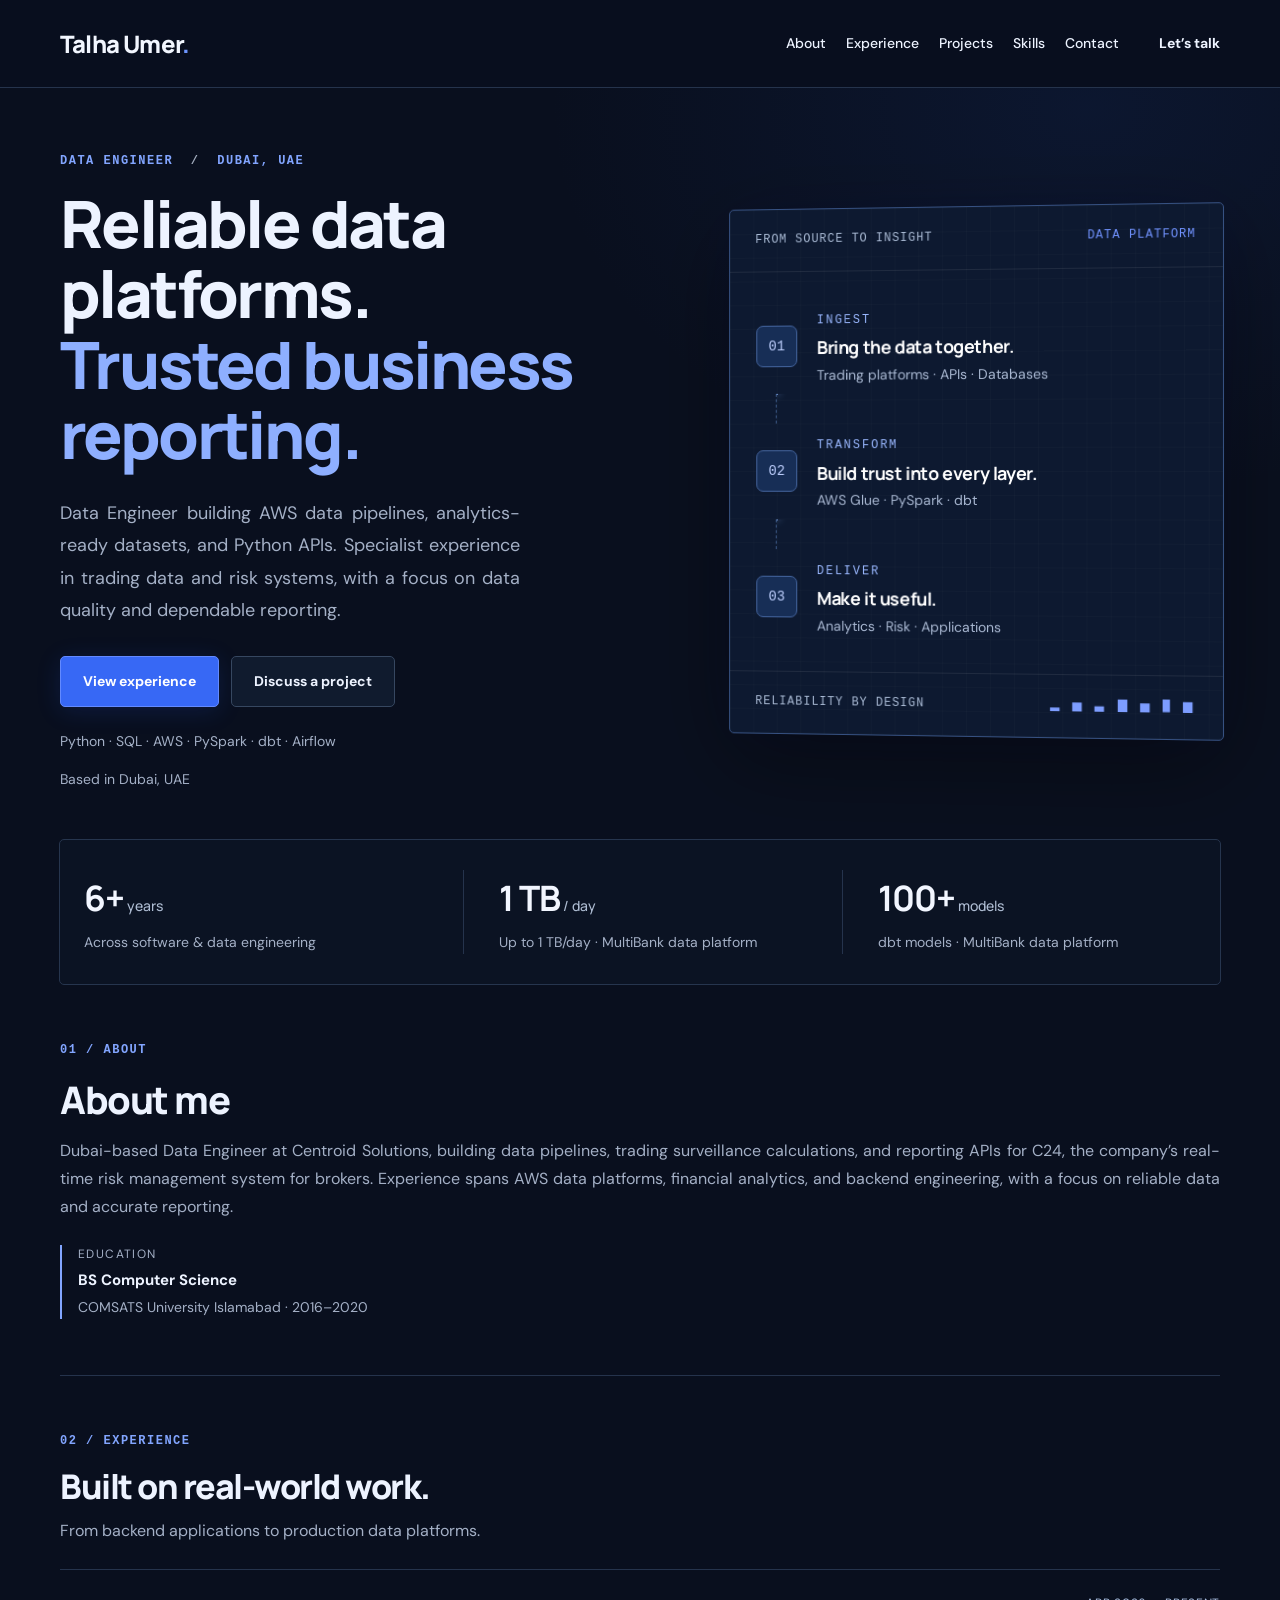
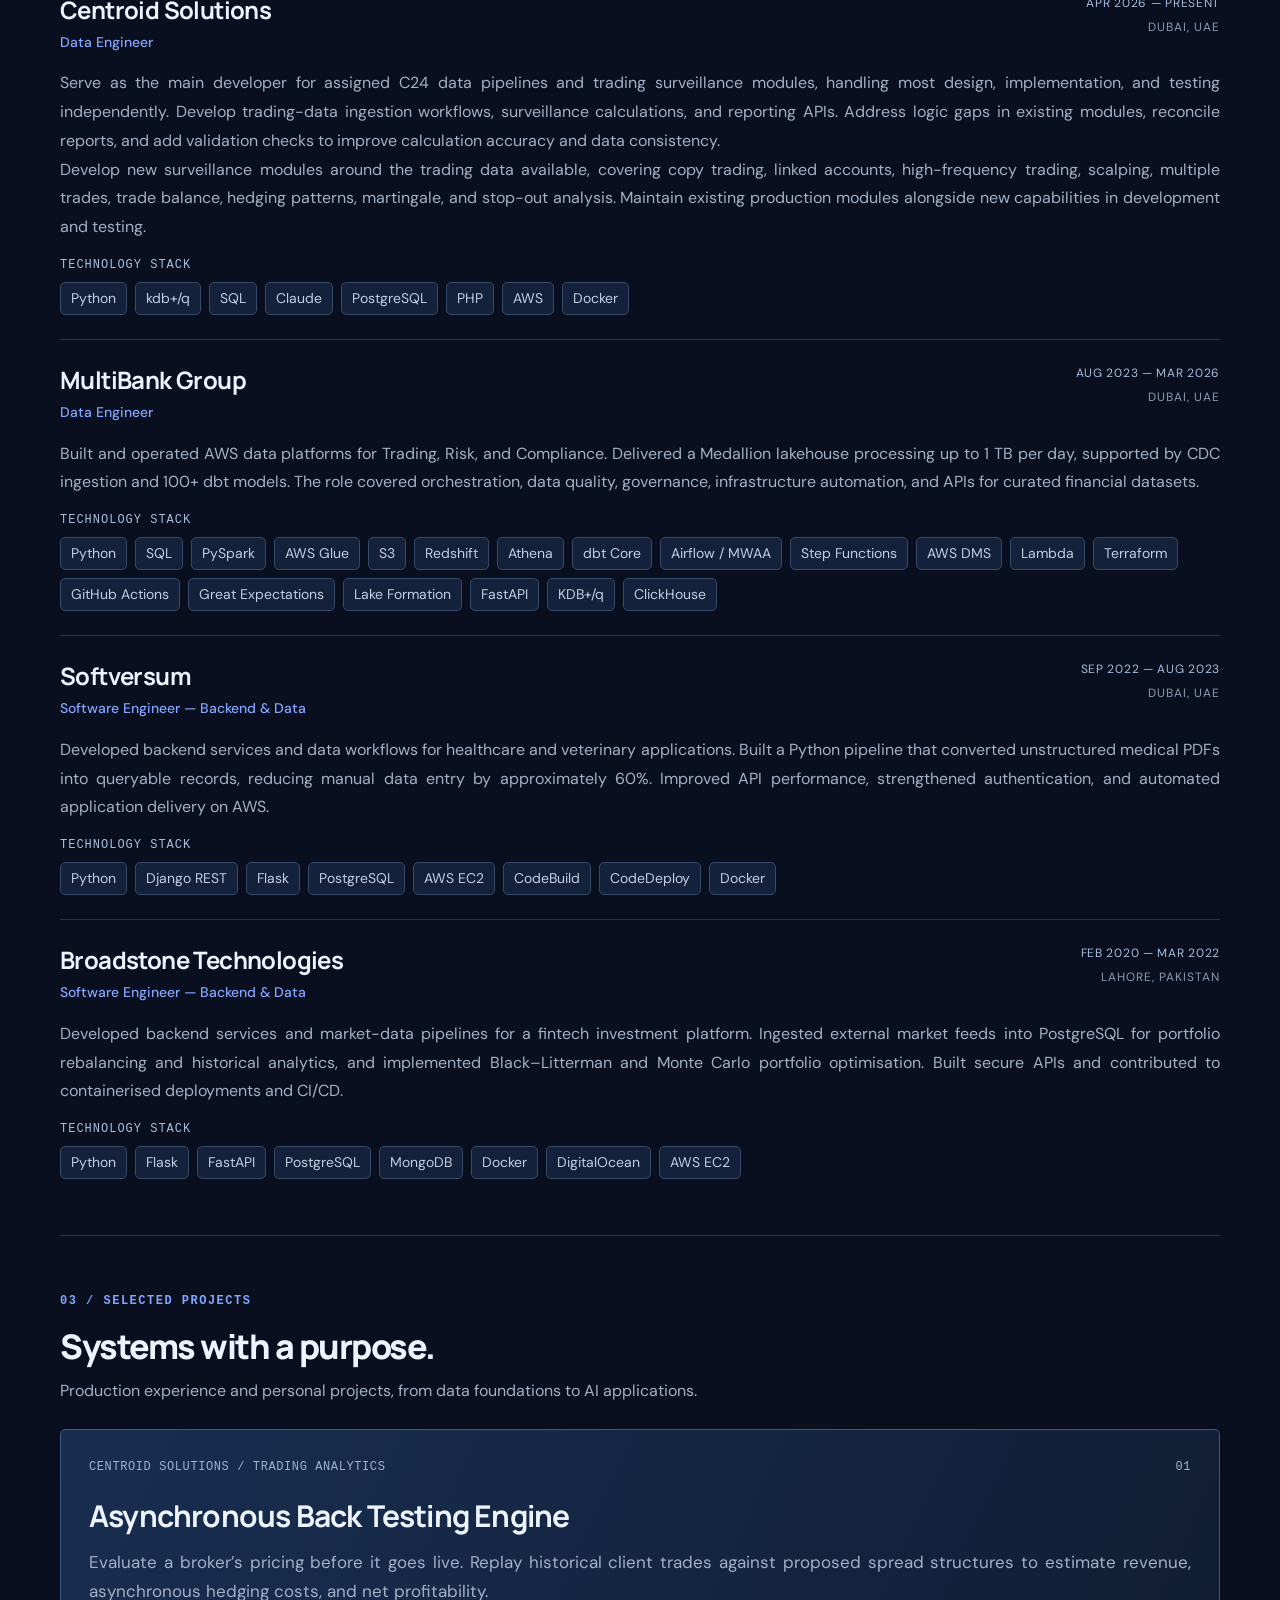
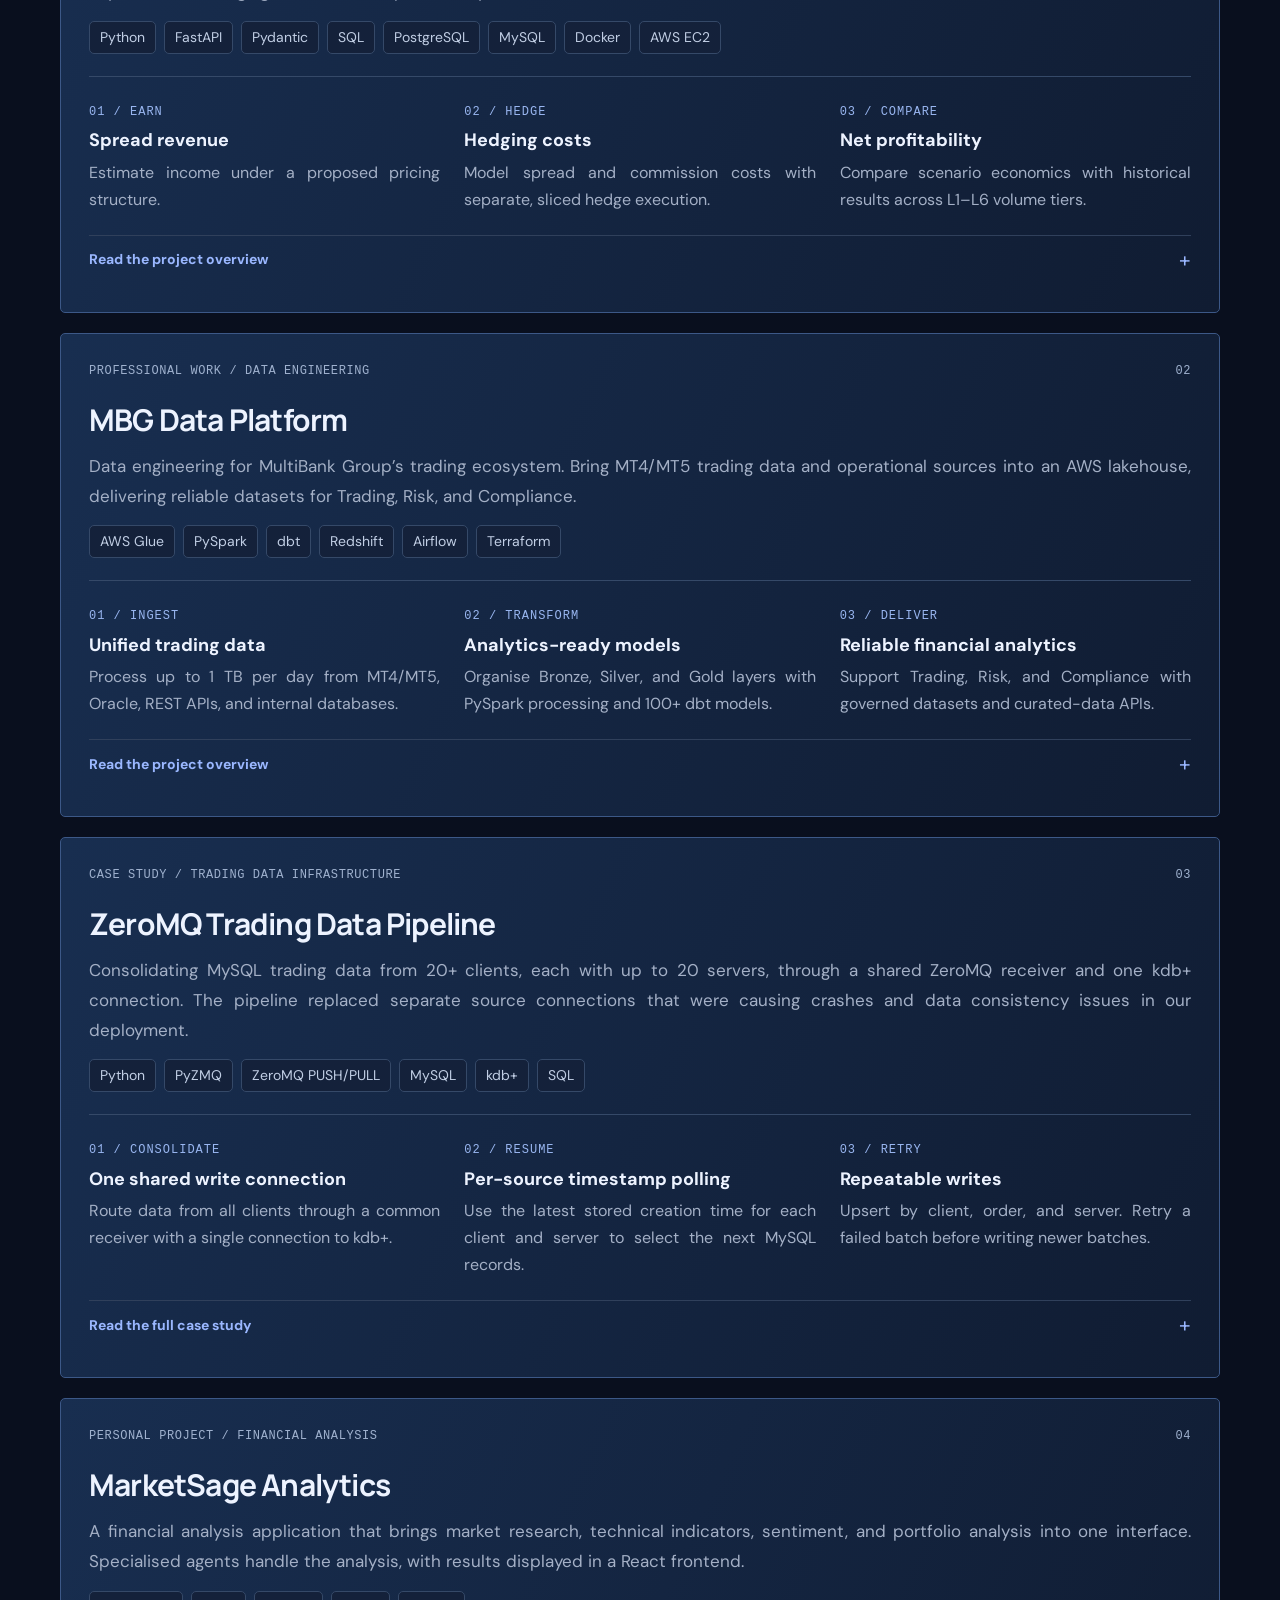
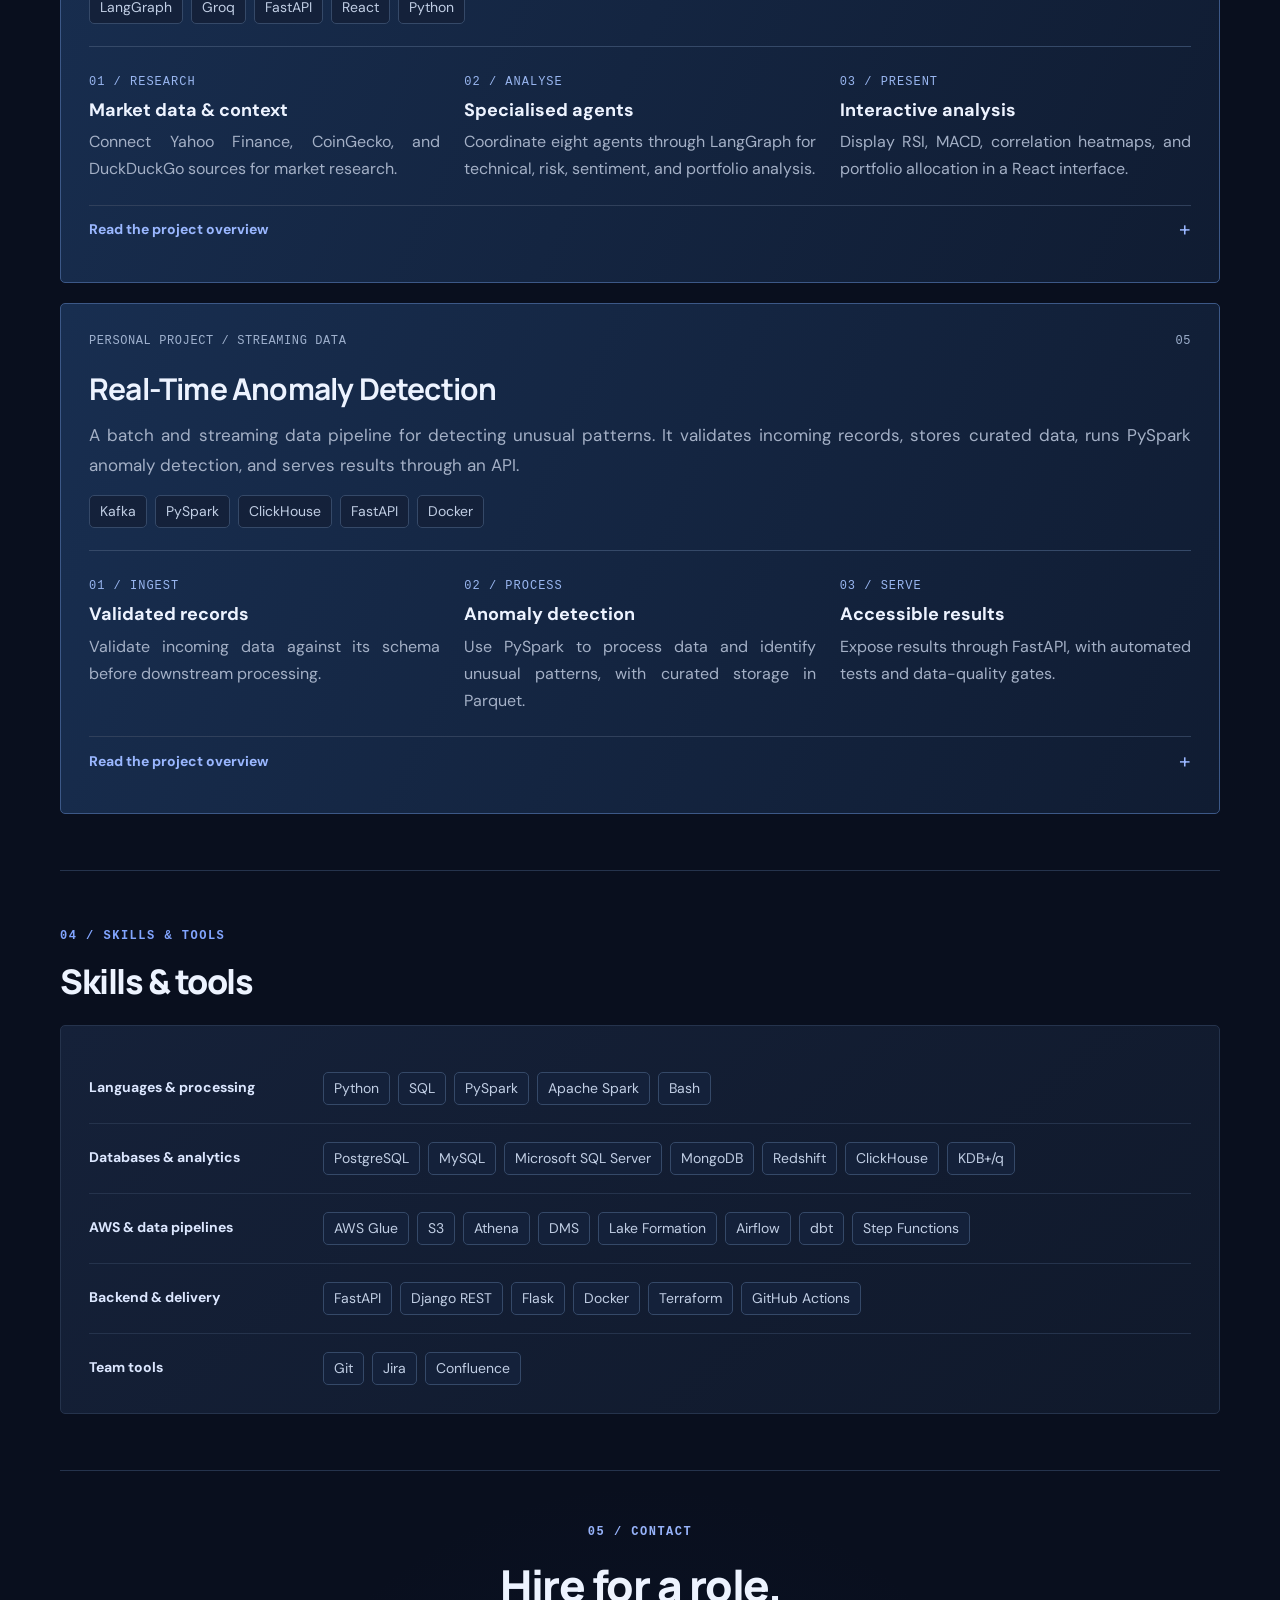
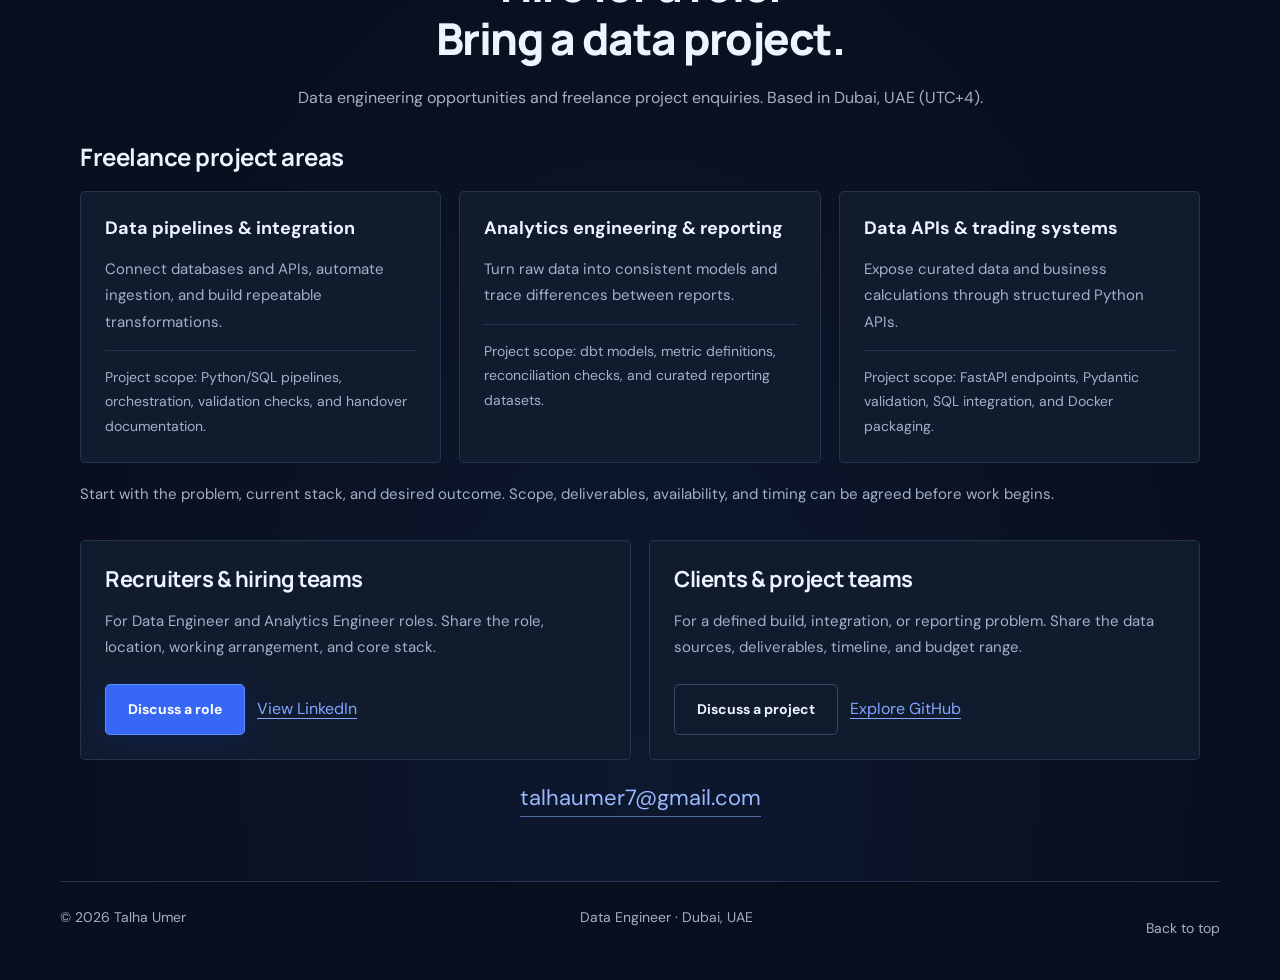
==== commit 3e059ccb: "Remove regional job-search targeting from public portfolio copy" ====
--- a/index.html
+++ b/index.html
@@ -1,7 +1,7 @@
 <!doctype html>
-<html lang="en"><head><meta charset="utf-8"><meta name="color-scheme" content="dark"><meta name="theme-color" content="#090f1e"><meta name="viewport" content="width=device-width,initial-scale=1"><title>Talha Umer — Data Engineer</title><meta name="description" content="Talha Umer — Dubai-based Data Engineer specialising in AWS pipelines, SQL, Python, dbt, and trading data. Explore experience and freelance project areas for GCC and European opportunities."><link rel="icon" href="data:image/svg+xml,%3Csvg xmlns='http://www.w3.org/2000/svg' viewBox='0 0 40 40'%3E%3Crect width='40' height='40' rx='8' fill='%232853ed'/%3E%3Ctext x='20' y='27' text-anchor='middle' font-family='Arial' font-size='22' font-weight='bold' fill='white'%3ET%3C/text%3E%3C/svg%3E"><link rel="stylesheet" href="style.css?v=20261014-audiences"></head>
+<html lang="en"><head><meta charset="utf-8"><meta name="color-scheme" content="dark"><meta name="theme-color" content="#090f1e"><meta name="viewport" content="width=device-width,initial-scale=1"><title>Talha Umer — Data Engineer</title><meta name="description" content="Talha Umer — Dubai-based Data Engineer specialising in AWS pipelines, SQL, Python, dbt, and trading data. Explore professional experience, selected projects, and freelance data engineering services."><link rel="icon" href="data:image/svg+xml,%3Csvg xmlns='http://www.w3.org/2000/svg' viewBox='0 0 40 40'%3E%3Crect width='40' height='40' rx='8' fill='%232853ed'/%3E%3Ctext x='20' y='27' text-anchor='middle' font-family='Arial' font-size='22' font-weight='bold' fill='white'%3ET%3C/text%3E%3C/svg%3E"><link rel="stylesheet" href="style.css?v=20261014-audiences"></head>
 <body><a class="skip" href="#main">Skip to content</a><header><a class="brand" href="#" aria-label="Talha Umer home">Talha Umer<span>.</span></a><nav aria-label="Main navigation"><a href="#about">About</a><a href="#experience">Experience</a><a href="#work">Projects</a><a href="#skills">Skills</a><a href="#contact">Contact</a></nav><a class="contact-nav" href="mailto:talhaumer7@gmail.com">Let’s talk</a></header>
-<main id="main"><section class="hero"><div class="hero-copy"><p class="eyebrow">DATA ENGINEER <span>/</span> DUBAI, UAE</p><h1>Reliable data platforms.<br><em>Trusted business reporting.</em></h1><p class="intro">Data Engineer building AWS data pipelines, analytics-ready datasets, and Python APIs. Specialist experience in trading data and risk systems, with a focus on data quality and dependable reporting.</p><div class="actions"><a class="button primary" href="#experience">View experience</a><a class="button secondary" href="#services">Discuss a project</a></div><p class="small-note">Python · SQL · AWS · PySpark · dbt · Airflow</p><p class="target-note">Based in Dubai · Targeting opportunities across the GCC and Europe</p></div><aside class="blueprint" aria-label="Data platform expertise"><div class="panel-top"><span>FROM SOURCE TO INSIGHT</span><span>DATA PLATFORM</span></div><div class="flow"><div class="flow-row"><span class="number">01</span><div><small>INGEST</small><h3>Bring the data together.</h3><p>Trading platforms · APIs · Databases</p></div></div><div class="connector"></div><div class="flow-row"><span class="number">02</span><div><small>TRANSFORM</small><h3>Build trust into every layer.</h3><p>AWS Glue · PySpark · dbt</p></div></div><div class="connector"></div><div class="flow-row"><span class="number">03</span><div><small>DELIVER</small><h3>Make it useful.</h3><p>Analytics · Risk · Applications</p></div></div></div><div class="panel-bottom"><span>RELIABILITY BY DESIGN</span><span class="bars" aria-hidden="true">▂ ▅ ▃ ▇ ▅ █ ▆</span></div></aside></section>
+<main id="main"><section class="hero"><div class="hero-copy"><p class="eyebrow">DATA ENGINEER <span>/</span> DUBAI, UAE</p><h1>Reliable data platforms.<br><em>Trusted business reporting.</em></h1><p class="intro">Data Engineer building AWS data pipelines, analytics-ready datasets, and Python APIs. Specialist experience in trading data and risk systems, with a focus on data quality and dependable reporting.</p><div class="actions"><a class="button primary" href="#experience">View experience</a><a class="button secondary" href="#services">Discuss a project</a></div><p class="small-note">Python · SQL · AWS · PySpark · dbt · Airflow</p><p class="target-note">Based in Dubai, UAE</p></div><aside class="blueprint" aria-label="Data platform expertise"><div class="panel-top"><span>FROM SOURCE TO INSIGHT</span><span>DATA PLATFORM</span></div><div class="flow"><div class="flow-row"><span class="number">01</span><div><small>INGEST</small><h3>Bring the data together.</h3><p>Trading platforms · APIs · Databases</p></div></div><div class="connector"></div><div class="flow-row"><span class="number">02</span><div><small>TRANSFORM</small><h3>Build trust into every layer.</h3><p>AWS Glue · PySpark · dbt</p></div></div><div class="connector"></div><div class="flow-row"><span class="number">03</span><div><small>DELIVER</small><h3>Make it useful.</h3><p>Analytics · Risk · Applications</p></div></div></div><div class="panel-bottom"><span>RELIABILITY BY DESIGN</span><span class="bars" aria-hidden="true">▂ ▅ ▃ ▇ ▅ █ ▆</span></div></aside></section>
 <section class="metrics" aria-label="Career highlights"><div><strong>6+<span> years</span></strong><p>Across software & data engineering</p></div><div><strong>1 TB<span> / day</span></strong><p>Up to 1 TB/day · MultiBank data platform</p></div><div><strong>100+<span> models</span></strong><p>dbt models · MultiBank data platform</p></div></section>
 <section id="about" class="section about"><div><p class="eyebrow">01 / ABOUT</p><h2>About me</h2><p>Dubai-based Data Engineer at Centroid Solutions, building data pipelines, trading surveillance calculations, and reporting APIs for C24, the company’s real-time risk management system for brokers. Experience spans AWS data platforms, financial analytics, and backend engineering, with a focus on reliable data and accurate reporting.</p><div class="education"><small>EDUCATION</small><strong>BS Computer Science</strong><span>COMSATS University Islamabad · 2016–2020</span></div></div></section>
 <section id="experience" class="section experience"><div class="section-heading"><div><p class="eyebrow">02 / EXPERIENCE</p><h2>Built on real-world work.</h2></div><p>From backend applications to production data platforms.</p></div><div class="timeline"><article><div class="role-meta"><div class="role-top"><span><time datetime="2026-04-01">APR 2026</time> — PRESENT</span><span>DUBAI, UAE</span></div><h3>Centroid Solutions</h3><h4>Data Engineer</h4></div><div class="role-description"><p>Serve as the main developer for assigned C24 data pipelines and trading surveillance modules, handling most design, implementation, and testing independently. Develop trading-data ingestion workflows, surveillance calculations, and reporting APIs. Address logic gaps in existing modules, reconcile reports, and add validation checks to improve calculation accuracy and data consistency.</p><p>Develop new surveillance modules around the trading data available, covering copy trading, linked accounts, high-frequency trading, scalping, multiple trades, trade balance, hedging patterns, martingale, and stop-out analysis. Maintain existing production modules alongside new capabilities in development and testing.</p><div class="job-stack"><h5>TECHNOLOGY STACK</h5><div class="tags"><span>Python</span><span>kdb+/q</span><span>SQL</span><span>Claude</span><span>PostgreSQL</span><span>PHP</span><span>AWS</span><span>Docker</span></div></div></div></article><article><div class="role-meta"><div class="role-top"><span>AUG 2023 — <time datetime="2026-03-31">MAR 2026</time></span><span>DUBAI, UAE</span></div><h3>MultiBank Group</h3><h4>Data Engineer</h4></div><div class="role-description"><p>Built and operated AWS data platforms for Trading, Risk, and Compliance. Delivered a Medallion lakehouse processing up to 1 TB per day, supported by CDC ingestion and 100+ dbt models. The role covered orchestration, data quality, governance, infrastructure automation, and APIs for curated financial datasets.</p><div class="job-stack"><h5>TECHNOLOGY STACK</h5><div class="tags"><span>Python</span><span>SQL</span><span>PySpark</span><span>AWS Glue</span><span>S3</span><span>Redshift</span><span>Athena</span><span>dbt Core</span><span>Airflow / MWAA</span><span>Step Functions</span><span>AWS DMS</span><span>Lambda</span><span>Terraform</span><span>GitHub Actions</span><span>Great Expectations</span><span>Lake Formation</span><span>FastAPI</span><span>KDB+/q</span><span>ClickHouse</span></div></div></div></article><article><div class="role-meta"><div class="role-top"><span>SEP 2022 — AUG 2023</span><span>DUBAI, UAE</span></div><h3>Softversum</h3><h4>Software Engineer — Backend & Data</h4></div><div class="role-description"><p>Developed backend services and data workflows for healthcare and veterinary applications. Built a Python pipeline that converted unstructured medical PDFs into queryable records, reducing manual data entry by approximately 60%. Improved API performance, strengthened authentication, and automated application delivery on AWS.</p><div class="job-stack"><h5>TECHNOLOGY STACK</h5><div class="tags"><span>Python</span><span>Django REST</span><span>Flask</span><span>PostgreSQL</span><span>AWS EC2</span><span>CodeBuild</span><span>CodeDeploy</span><span>Docker</span></div></div></div></article><article><div class="role-meta"><div class="role-top"><span>FEB 2020 — MAR 2022</span><span>LAHORE, PAKISTAN</span></div><h3>Broadstone Technologies</h3><h4>Software Engineer — Backend & Data</h4></div><div class="role-description"><p>Developed backend services and market-data pipelines for a fintech investment platform. Ingested external market feeds into PostgreSQL for portfolio rebalancing and historical analytics, and implemented Black–Litterman and Monte Carlo portfolio optimisation. Built secure APIs and contributed to containerised deployments and CI/CD.</p><div class="job-stack"><h5>TECHNOLOGY STACK</h5><div class="tags"><span>Python</span><span>Flask</span><span>FastAPI</span><span>PostgreSQL</span><span>MongoDB</span><span>Docker</span><span>DigitalOcean</span><span>AWS EC2</span></div></div></div></article></div></section>
@@ -21,7 +21,7 @@
 <section class="case-references"><h4>Technical references</h4><p>Implementation details above describe our deployment. Messaging and acknowledgement boundaries are documented in the <a href="https://libzmq.readthedocs.io/en/latest/zmq_socket.html" target="_blank" rel="noopener noreferrer">ZeroMQ socket reference</a>, <a href="https://libzmq.readthedocs.io/en/latest/zmq_send.html" target="_blank" rel="noopener noreferrer">ZeroMQ send reference</a>, and <a href="https://code.kx.com/q/basics/ipc/" target="_blank" rel="noopener noreferrer">KX IPC documentation</a>.</p></section>
 </div></details></article><article class="project backtest"><div class="project-top"><span>PERSONAL PROJECT / FINANCIAL ANALYSIS</span><span>04</span></div><div class="backtest-layout"><div><h3>MarketSage Analytics</h3><p class="backtest-intro">A financial analysis application that brings market research, technical indicators, sentiment, and portfolio analysis into one interface. Specialised agents handle the analysis, with results displayed in a React frontend.</p><div class="tags"><span>LangGraph</span><span>Groq</span><span>FastAPI</span><span>React</span><span>Python</span></div></div><div class="backtest-outcomes" aria-label="Project capabilities"><div><span>01 / RESEARCH</span><h4>Market data &amp; context</h4><p>Connect Yahoo Finance, CoinGecko, and DuckDuckGo sources for market research.</p></div><div><span>02 / ANALYSE</span><h4>Specialised agents</h4><p>Coordinate eight agents through LangGraph for technical, risk, sentiment, and portfolio analysis.</p></div><div><span>03 / PRESENT</span><h4>Interactive analysis</h4><p>Display RSI, MACD, correlation heatmaps, and portfolio allocation in a React interface.</p></div></div></div><details><summary>Read the project overview</summary><div class="detail-copy backtest-detail"><div><h4>The business problem</h4><p>Financial analysis draws on different data sources and methods. This project brings those inputs together so research, indicators, and portfolio views can be reviewed in one place.</p></div><div><h4>How it works</h4><p>LangGraph coordinates the agents using Groq’s Llama model. FastAPI exposes their analysis to the React frontend. A mock-LLM fallback supports offline development.</p></div><div><h4>What it enables</h4><p>Users can explore market research and financial indicators through a single application. The project is containerised with Docker and designed for deployment to Hugging Face Spaces.</p></div></div></details></article><article class="project backtest"><div class="project-top"><span>PERSONAL PROJECT / STREAMING DATA</span><span>05</span></div><div class="backtest-layout"><div><h3>Real-Time Anomaly Detection</h3><p class="backtest-intro">A batch and streaming data pipeline for detecting unusual patterns. It validates incoming records, stores curated data, runs PySpark anomaly detection, and serves results through an API.</p><div class="tags"><span>Kafka</span><span>PySpark</span><span>ClickHouse</span><span>FastAPI</span><span>Docker</span></div></div><div class="backtest-outcomes" aria-label="Project capabilities"><div><span>01 / INGEST</span><h4>Validated records</h4><p>Validate incoming data against its schema before downstream processing.</p></div><div><span>02 / PROCESS</span><h4>Anomaly detection</h4><p>Use PySpark to process data and identify unusual patterns, with curated storage in Parquet.</p></div><div><span>03 / SERVE</span><h4>Accessible results</h4><p>Expose results through FastAPI, with automated tests and data-quality gates.</p></div></div></div><details><summary>Read the project overview</summary><div class="detail-copy backtest-detail"><div><h4>The business problem</h4><p>Streaming analysis needs consistent input data and a reliable path from ingestion to results. This project combines those stages in an end-to-end pipeline.</p></div><div><h4>How it works</h4><p>The pipeline uses Kafka, PySpark, and ClickHouse alongside Parquet storage. It supports batch and streaming processing, with FastAPI providing the serving layer.</p></div><div><h4>What it enables</h4><p>The project provides a containerised workflow for ingesting records, detecting anomalies, and exposing results. Automated tests and data-quality gates check the pipeline along the way.</p></div></div></details></article></div></section>
 <section id="skills" class="section skills"><div class="section-heading"><div><p class="eyebrow">04 / SKILLS &amp; TOOLS</p><h2>Skills &amp; tools</h2></div></div><div class="toolkit"><div><h4>Languages & processing</h4><div class="tags"><span>Python</span><span>SQL</span><span>PySpark</span><span>Apache Spark</span><span>Bash</span></div></div><div><h4>Databases & analytics</h4><div class="tags"><span>PostgreSQL</span><span>MySQL</span><span>Microsoft SQL Server</span><span>MongoDB</span><span>Redshift</span><span>ClickHouse</span><span>KDB+/q</span></div></div><div><h4>AWS & data pipelines</h4><div class="tags"><span>AWS Glue</span><span>S3</span><span>Athena</span><span>DMS</span><span>Lake Formation</span><span>Airflow</span><span>dbt</span><span>Step Functions</span></div></div><div><h4>Backend & delivery</h4><div class="tags"><span>FastAPI</span><span>Django REST</span><span>Flask</span><span>Docker</span><span>Terraform</span><span>GitHub Actions</span></div></div><div><h4>Team tools</h4><div class="tags"><span>Git</span><span>Jira</span><span>Confluence</span></div></div></div></section>
-<section class="contact" id="contact"><p class="eyebrow">05 / CONTACT</p><h2>Hire for a role.<br>Bring a data project.</h2><p class="contact-intro">Data engineering opportunities and freelance project enquiries across the GCC and Europe. Based in Dubai, UAE (UTC+4).</p>
+<section class="contact" id="contact"><p class="eyebrow">05 / CONTACT</p><h2>Hire for a role.<br>Bring a data project.</h2><p class="contact-intro">Data engineering opportunities and freelance project enquiries. Based in Dubai, UAE (UTC+4).</p>
 <div id="services" class="service-area"><h3>Freelance project areas</h3><div class="service-grid">
 <article><h4>Data pipelines &amp; integration</h4><p>Connect databases and APIs, automate ingestion, and build repeatable transformations.</p><p class="service-scope">Project scope: Python/SQL pipelines, orchestration, validation checks, and handover documentation.</p></article>
 <article><h4>Analytics engineering &amp; reporting</h4><p>Turn raw data into consistent models and trace differences between reports.</p><p class="service-scope">Project scope: dbt models, metric definitions, reconciliation checks, and curated reporting datasets.</p></article>
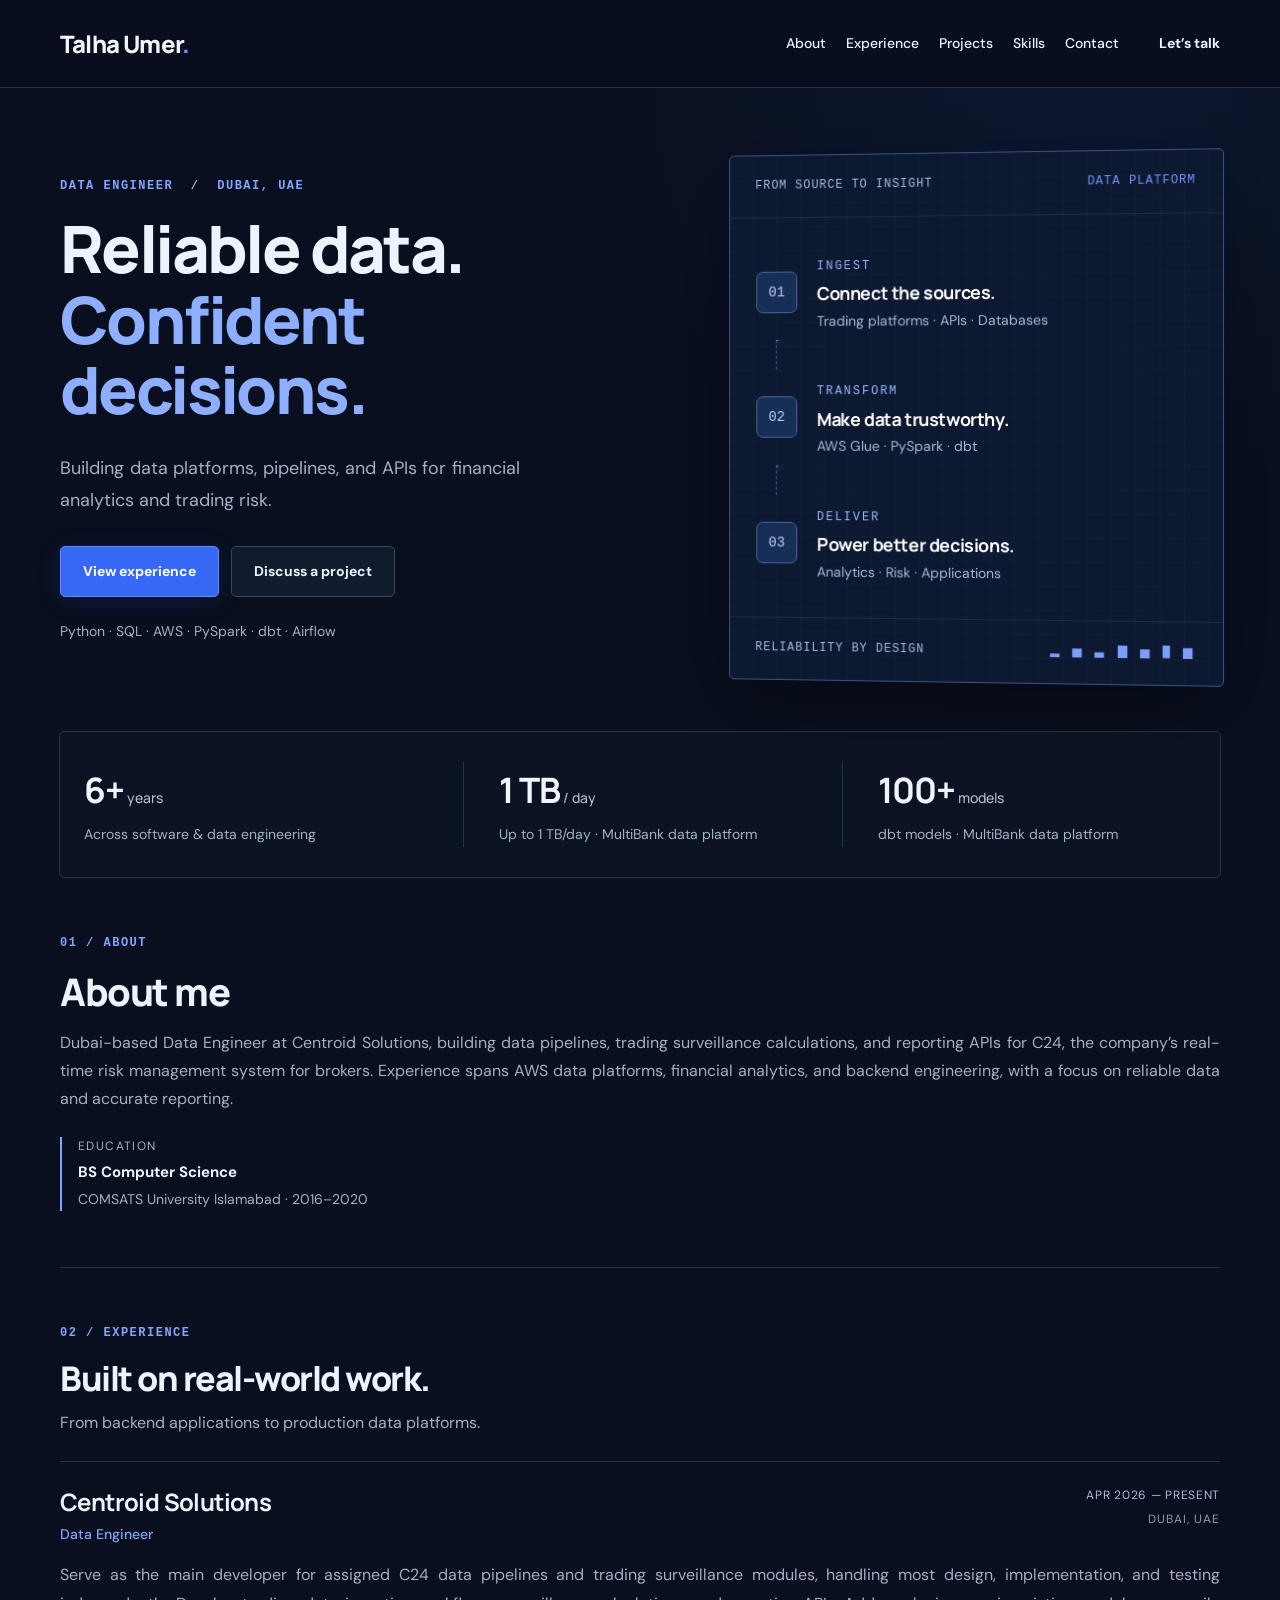
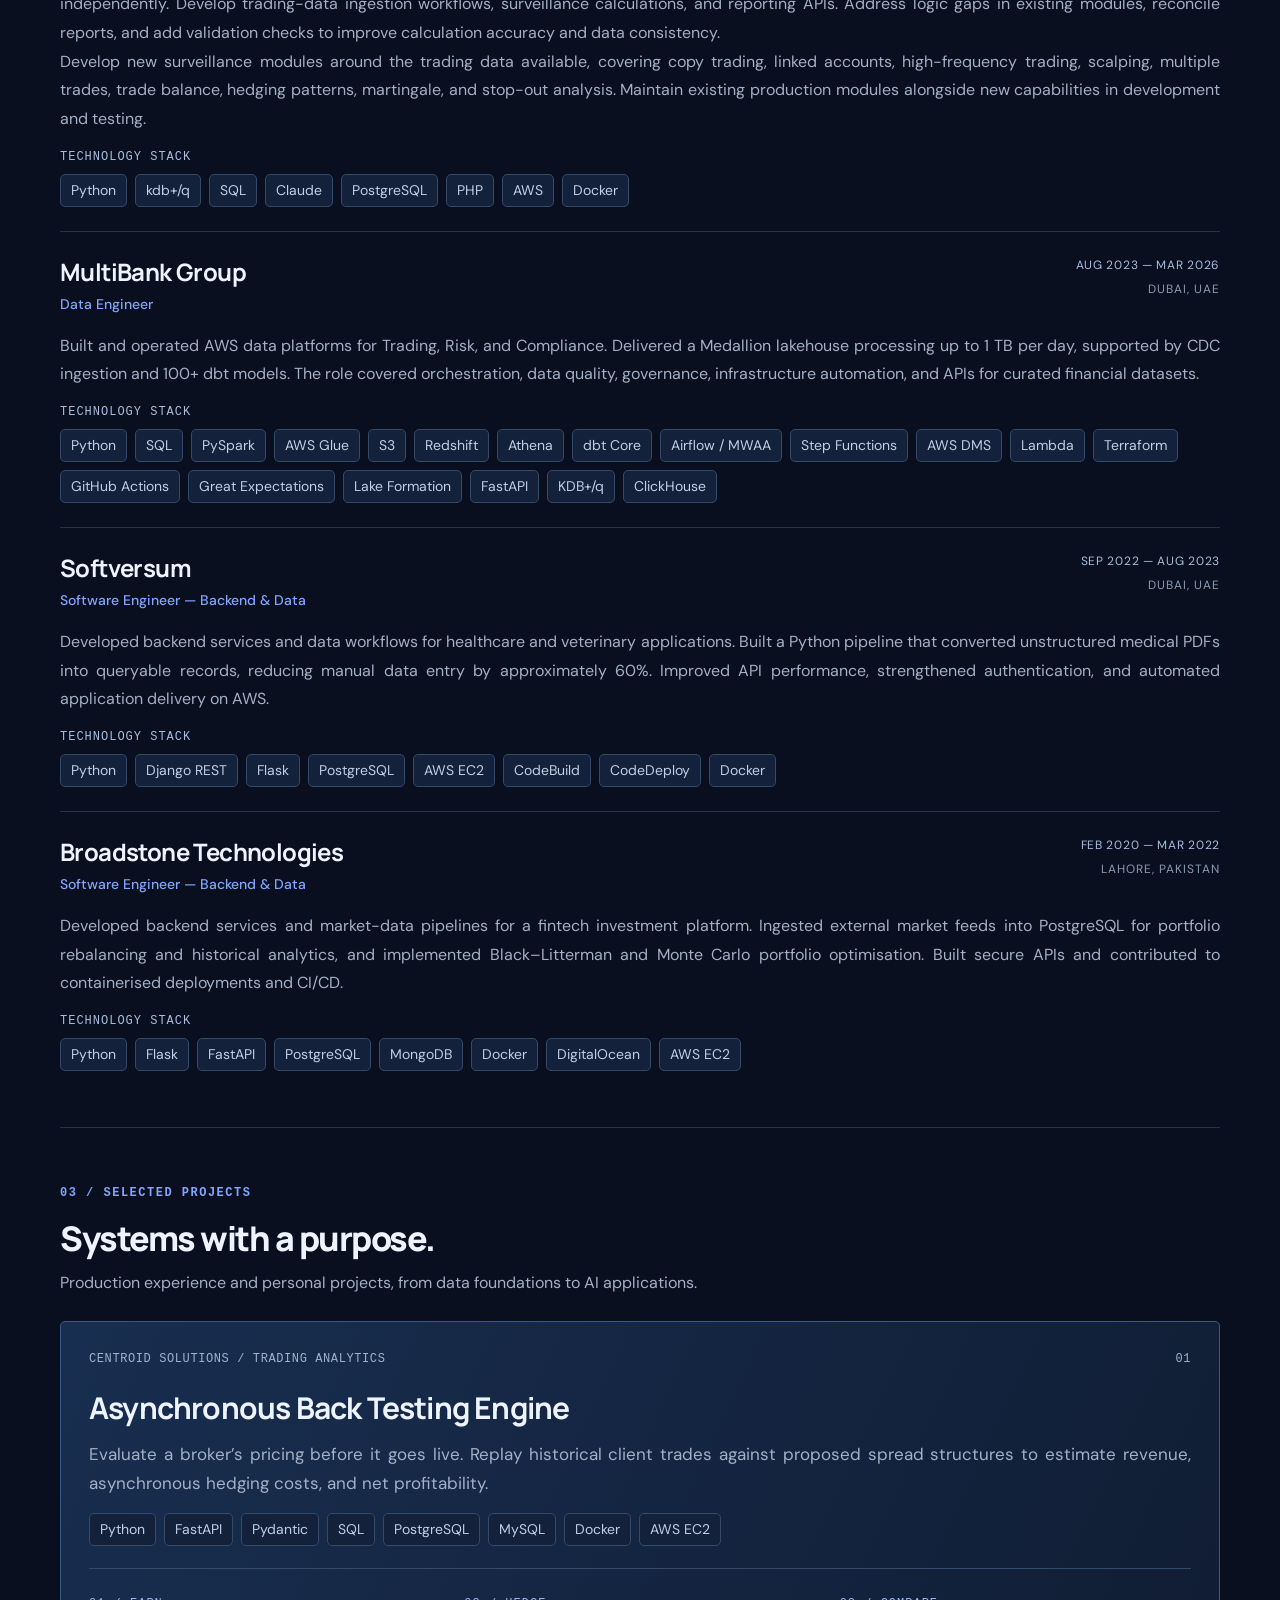
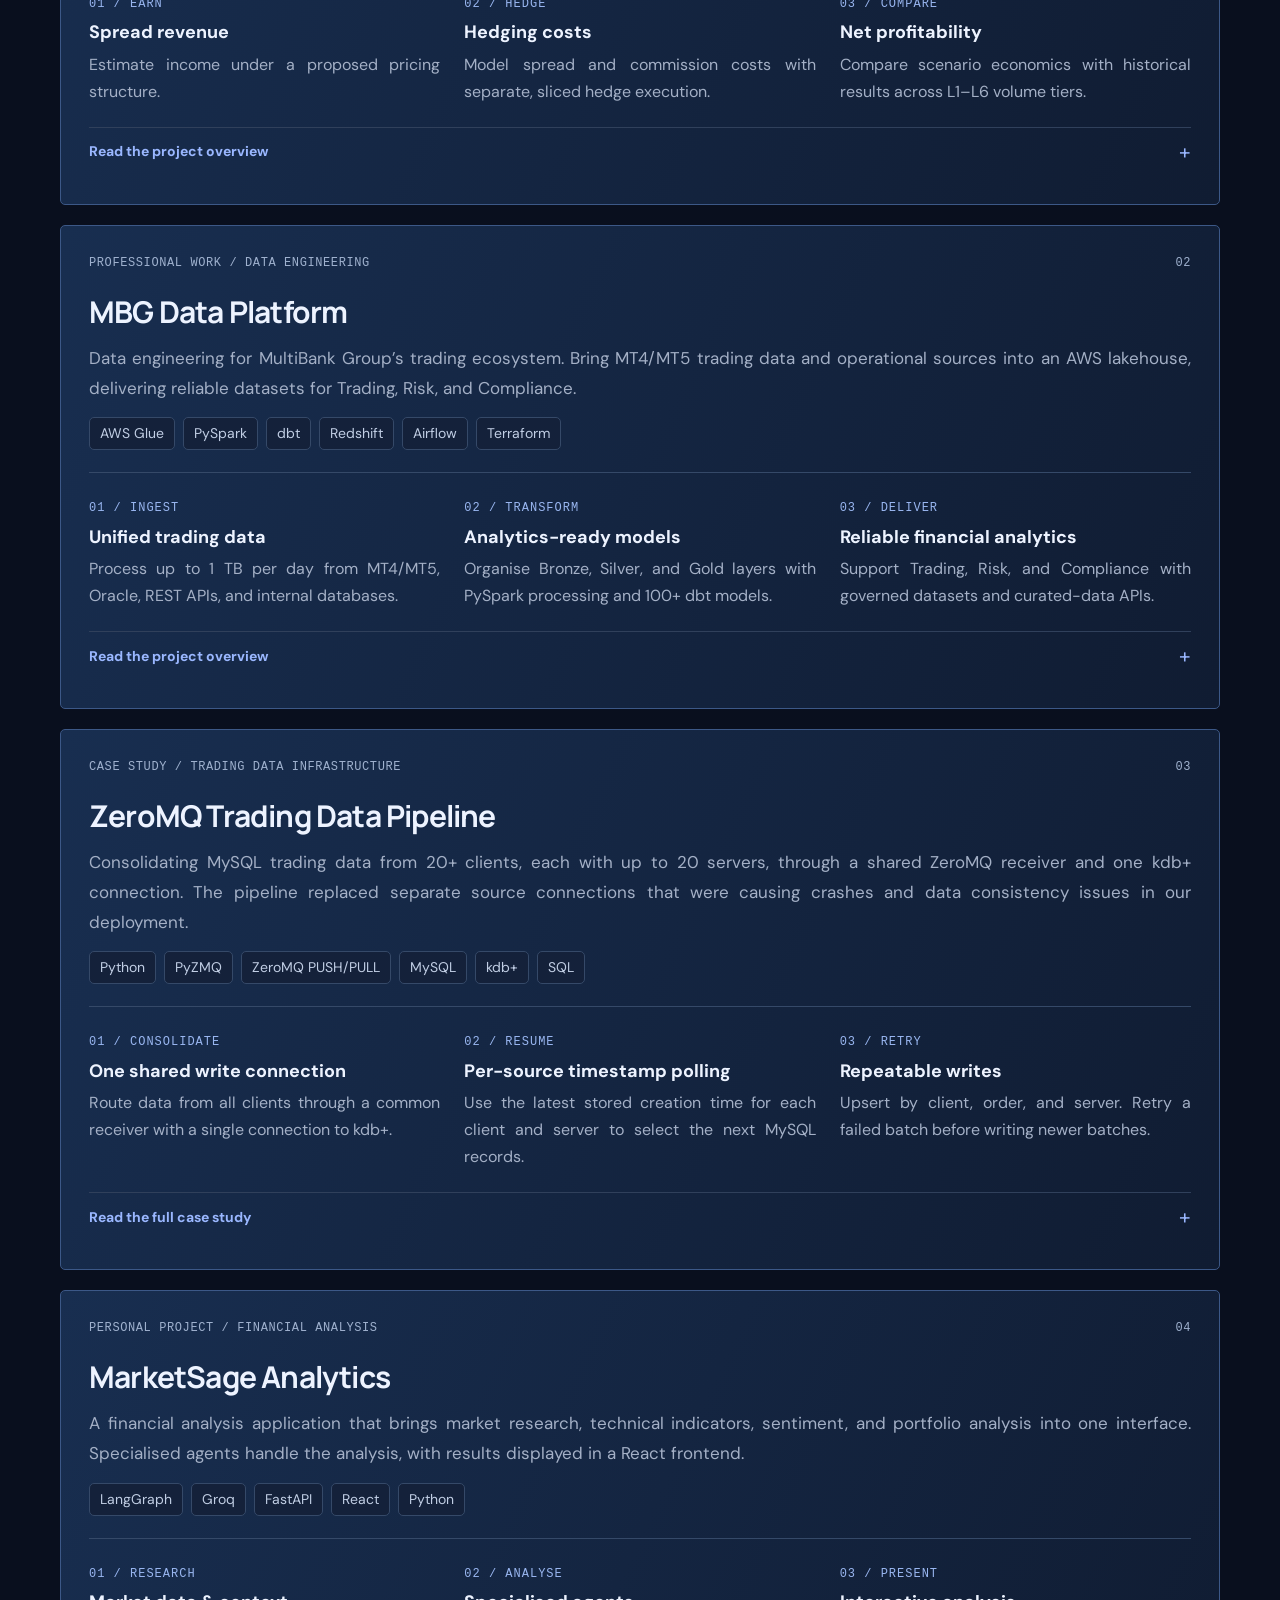
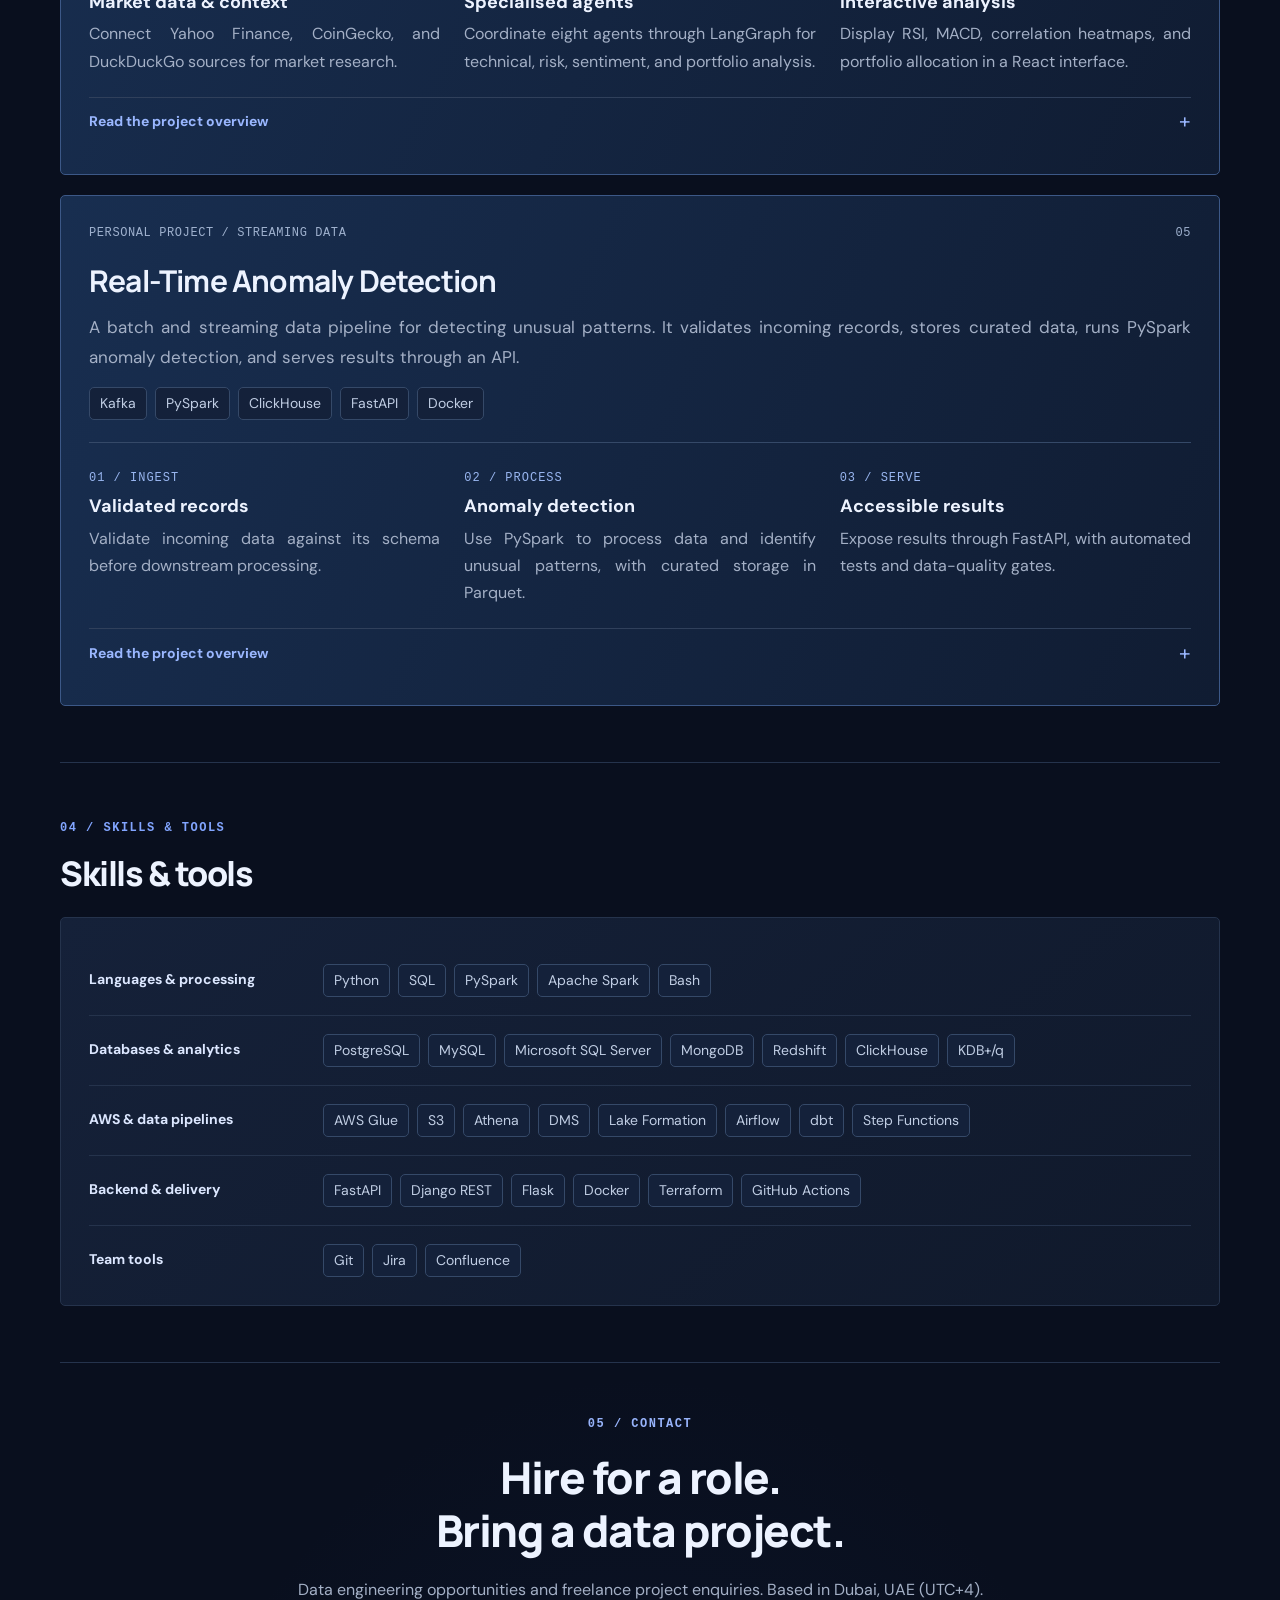
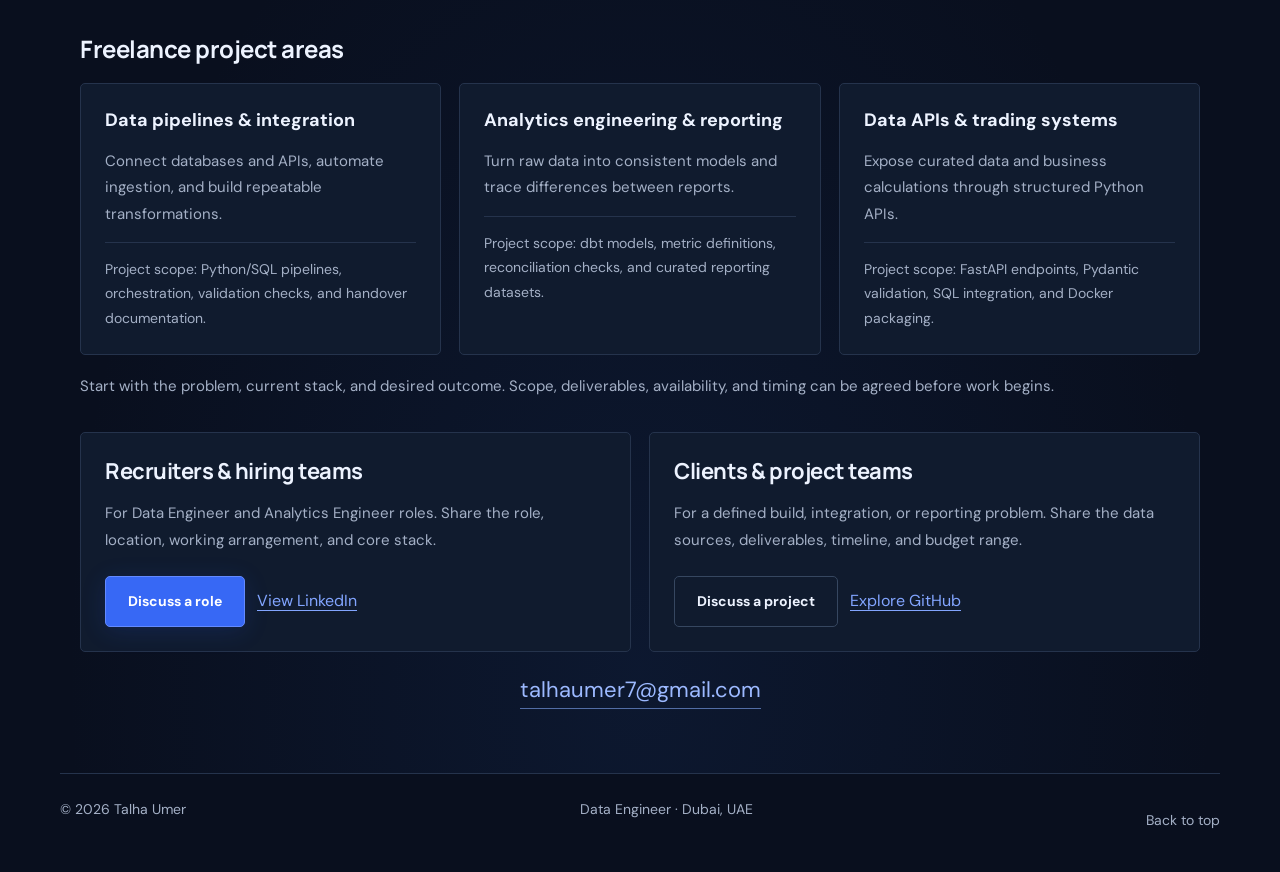
==== commit c44f0456: "Shorten hero copy and sharpen data engineering message" ====
--- a/index.html
+++ b/index.html
@@ -1,7 +1,7 @@
 <!doctype html>
 <html lang="en"><head><meta charset="utf-8"><meta name="color-scheme" content="dark"><meta name="theme-color" content="#090f1e"><meta name="viewport" content="width=device-width,initial-scale=1"><title>Talha Umer — Data Engineer</title><meta name="description" content="Talha Umer — Dubai-based Data Engineer specialising in AWS pipelines, SQL, Python, dbt, and trading data. Explore professional experience, selected projects, and freelance data engineering services."><link rel="icon" href="data:image/svg+xml,%3Csvg xmlns='http://www.w3.org/2000/svg' viewBox='0 0 40 40'%3E%3Crect width='40' height='40' rx='8' fill='%232853ed'/%3E%3Ctext x='20' y='27' text-anchor='middle' font-family='Arial' font-size='22' font-weight='bold' fill='white'%3ET%3C/text%3E%3C/svg%3E"><link rel="stylesheet" href="style.css?v=20261014-audiences"></head>
 <body><a class="skip" href="#main">Skip to content</a><header><a class="brand" href="#" aria-label="Talha Umer home">Talha Umer<span>.</span></a><nav aria-label="Main navigation"><a href="#about">About</a><a href="#experience">Experience</a><a href="#work">Projects</a><a href="#skills">Skills</a><a href="#contact">Contact</a></nav><a class="contact-nav" href="mailto:talhaumer7@gmail.com">Let’s talk</a></header>
-<main id="main"><section class="hero"><div class="hero-copy"><p class="eyebrow">DATA ENGINEER <span>/</span> DUBAI, UAE</p><h1>Reliable data platforms.<br><em>Trusted business reporting.</em></h1><p class="intro">Data Engineer building AWS data pipelines, analytics-ready datasets, and Python APIs. Specialist experience in trading data and risk systems, with a focus on data quality and dependable reporting.</p><div class="actions"><a class="button primary" href="#experience">View experience</a><a class="button secondary" href="#services">Discuss a project</a></div><p class="small-note">Python · SQL · AWS · PySpark · dbt · Airflow</p><p class="target-note">Based in Dubai, UAE</p></div><aside class="blueprint" aria-label="Data platform expertise"><div class="panel-top"><span>FROM SOURCE TO INSIGHT</span><span>DATA PLATFORM</span></div><div class="flow"><div class="flow-row"><span class="number">01</span><div><small>INGEST</small><h3>Bring the data together.</h3><p>Trading platforms · APIs · Databases</p></div></div><div class="connector"></div><div class="flow-row"><span class="number">02</span><div><small>TRANSFORM</small><h3>Build trust into every layer.</h3><p>AWS Glue · PySpark · dbt</p></div></div><div class="connector"></div><div class="flow-row"><span class="number">03</span><div><small>DELIVER</small><h3>Make it useful.</h3><p>Analytics · Risk · Applications</p></div></div></div><div class="panel-bottom"><span>RELIABILITY BY DESIGN</span><span class="bars" aria-hidden="true">▂ ▅ ▃ ▇ ▅ █ ▆</span></div></aside></section>
+<main id="main"><section class="hero"><div class="hero-copy"><p class="eyebrow">DATA ENGINEER <span>/</span> DUBAI, UAE</p><h1>Reliable data.<br><em>Confident decisions.</em></h1><p class="intro">Building data platforms, pipelines, and APIs for financial analytics and trading risk.</p><div class="actions"><a class="button primary" href="#experience">View experience</a><a class="button secondary" href="#services">Discuss a project</a></div><p class="small-note">Python · SQL · AWS · PySpark · dbt · Airflow</p></div><aside class="blueprint" aria-label="Data platform expertise"><div class="panel-top"><span>FROM SOURCE TO INSIGHT</span><span>DATA PLATFORM</span></div><div class="flow"><div class="flow-row"><span class="number">01</span><div><small>INGEST</small><h3>Connect the sources.</h3><p>Trading platforms · APIs · Databases</p></div></div><div class="connector"></div><div class="flow-row"><span class="number">02</span><div><small>TRANSFORM</small><h3>Make data trustworthy.</h3><p>AWS Glue · PySpark · dbt</p></div></div><div class="connector"></div><div class="flow-row"><span class="number">03</span><div><small>DELIVER</small><h3>Power better decisions.</h3><p>Analytics · Risk · Applications</p></div></div></div><div class="panel-bottom"><span>RELIABILITY BY DESIGN</span><span class="bars" aria-hidden="true">▂ ▅ ▃ ▇ ▅ █ ▆</span></div></aside></section>
 <section class="metrics" aria-label="Career highlights"><div><strong>6+<span> years</span></strong><p>Across software & data engineering</p></div><div><strong>1 TB<span> / day</span></strong><p>Up to 1 TB/day · MultiBank data platform</p></div><div><strong>100+<span> models</span></strong><p>dbt models · MultiBank data platform</p></div></section>
 <section id="about" class="section about"><div><p class="eyebrow">01 / ABOUT</p><h2>About me</h2><p>Dubai-based Data Engineer at Centroid Solutions, building data pipelines, trading surveillance calculations, and reporting APIs for C24, the company’s real-time risk management system for brokers. Experience spans AWS data platforms, financial analytics, and backend engineering, with a focus on reliable data and accurate reporting.</p><div class="education"><small>EDUCATION</small><strong>BS Computer Science</strong><span>COMSATS University Islamabad · 2016–2020</span></div></div></section>
 <section id="experience" class="section experience"><div class="section-heading"><div><p class="eyebrow">02 / EXPERIENCE</p><h2>Built on real-world work.</h2></div><p>From backend applications to production data platforms.</p></div><div class="timeline"><article><div class="role-meta"><div class="role-top"><span><time datetime="2026-04-01">APR 2026</time> — PRESENT</span><span>DUBAI, UAE</span></div><h3>Centroid Solutions</h3><h4>Data Engineer</h4></div><div class="role-description"><p>Serve as the main developer for assigned C24 data pipelines and trading surveillance modules, handling most design, implementation, and testing independently. Develop trading-data ingestion workflows, surveillance calculations, and reporting APIs. Address logic gaps in existing modules, reconcile reports, and add validation checks to improve calculation accuracy and data consistency.</p><p>Develop new surveillance modules around the trading data available, covering copy trading, linked accounts, high-frequency trading, scalping, multiple trades, trade balance, hedging patterns, martingale, and stop-out analysis. Maintain existing production modules alongside new capabilities in development and testing.</p><div class="job-stack"><h5>TECHNOLOGY STACK</h5><div class="tags"><span>Python</span><span>kdb+/q</span><span>SQL</span><span>Claude</span><span>PostgreSQL</span><span>PHP</span><span>AWS</span><span>Docker</span></div></div></div></article><article><div class="role-meta"><div class="role-top"><span>AUG 2023 — <time datetime="2026-03-31">MAR 2026</time></span><span>DUBAI, UAE</span></div><h3>MultiBank Group</h3><h4>Data Engineer</h4></div><div class="role-description"><p>Built and operated AWS data platforms for Trading, Risk, and Compliance. Delivered a Medallion lakehouse processing up to 1 TB per day, supported by CDC ingestion and 100+ dbt models. The role covered orchestration, data quality, governance, infrastructure automation, and APIs for curated financial datasets.</p><div class="job-stack"><h5>TECHNOLOGY STACK</h5><div class="tags"><span>Python</span><span>SQL</span><span>PySpark</span><span>AWS Glue</span><span>S3</span><span>Redshift</span><span>Athena</span><span>dbt Core</span><span>Airflow / MWAA</span><span>Step Functions</span><span>AWS DMS</span><span>Lambda</span><span>Terraform</span><span>GitHub Actions</span><span>Great Expectations</span><span>Lake Formation</span><span>FastAPI</span><span>KDB+/q</span><span>ClickHouse</span></div></div></div></article><article><div class="role-meta"><div class="role-top"><span>SEP 2022 — AUG 2023</span><span>DUBAI, UAE</span></div><h3>Softversum</h3><h4>Software Engineer — Backend & Data</h4></div><div class="role-description"><p>Developed backend services and data workflows for healthcare and veterinary applications. Built a Python pipeline that converted unstructured medical PDFs into queryable records, reducing manual data entry by approximately 60%. Improved API performance, strengthened authentication, and automated application delivery on AWS.</p><div class="job-stack"><h5>TECHNOLOGY STACK</h5><div class="tags"><span>Python</span><span>Django REST</span><span>Flask</span><span>PostgreSQL</span><span>AWS EC2</span><span>CodeBuild</span><span>CodeDeploy</span><span>Docker</span></div></div></div></article><article><div class="role-meta"><div class="role-top"><span>FEB 2020 — MAR 2022</span><span>LAHORE, PAKISTAN</span></div><h3>Broadstone Technologies</h3><h4>Software Engineer — Backend & Data</h4></div><div class="role-description"><p>Developed backend services and market-data pipelines for a fintech investment platform. Ingested external market feeds into PostgreSQL for portfolio rebalancing and historical analytics, and implemented Black–Litterman and Monte Carlo portfolio optimisation. Built secure APIs and contributed to containerised deployments and CI/CD.</p><div class="job-stack"><h5>TECHNOLOGY STACK</h5><div class="tags"><span>Python</span><span>Flask</span><span>FastAPI</span><span>PostgreSQL</span><span>MongoDB</span><span>Docker</span><span>DigitalOcean</span><span>AWS EC2</span></div></div></div></article></div></section>
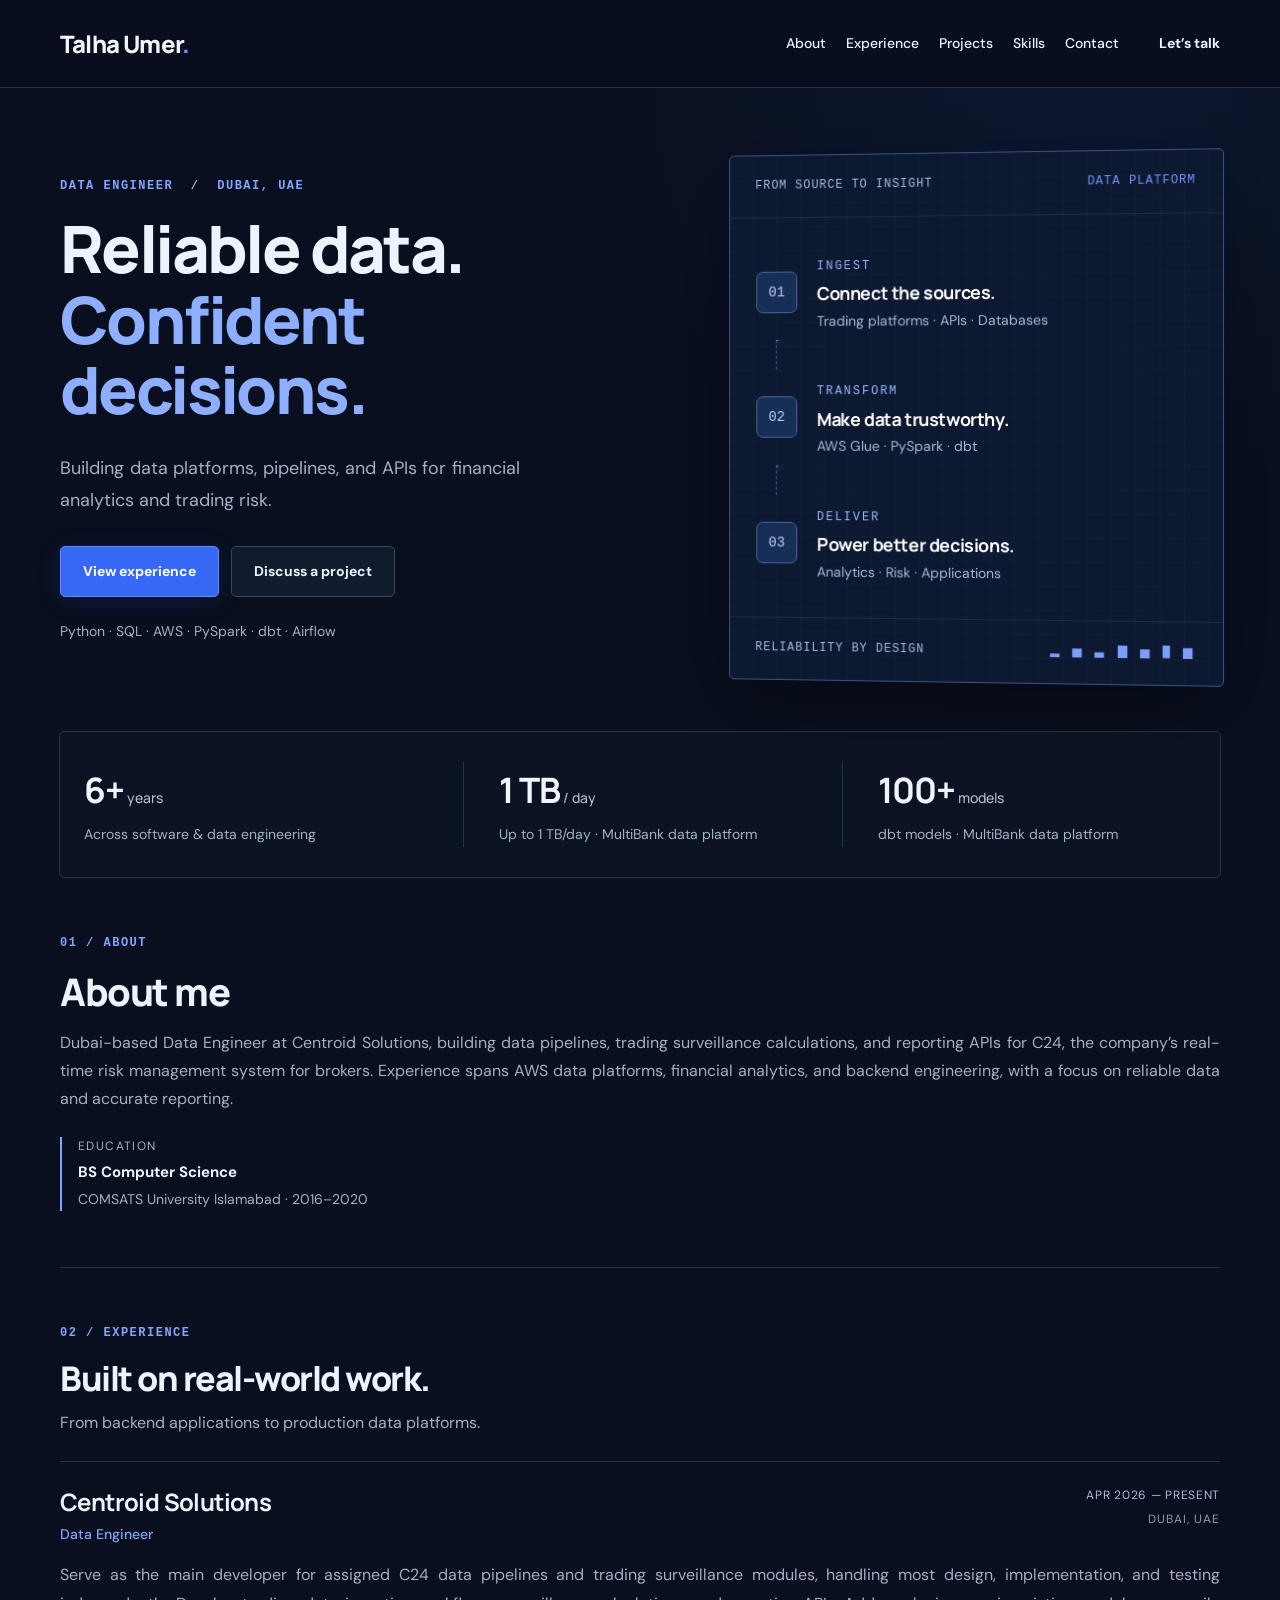
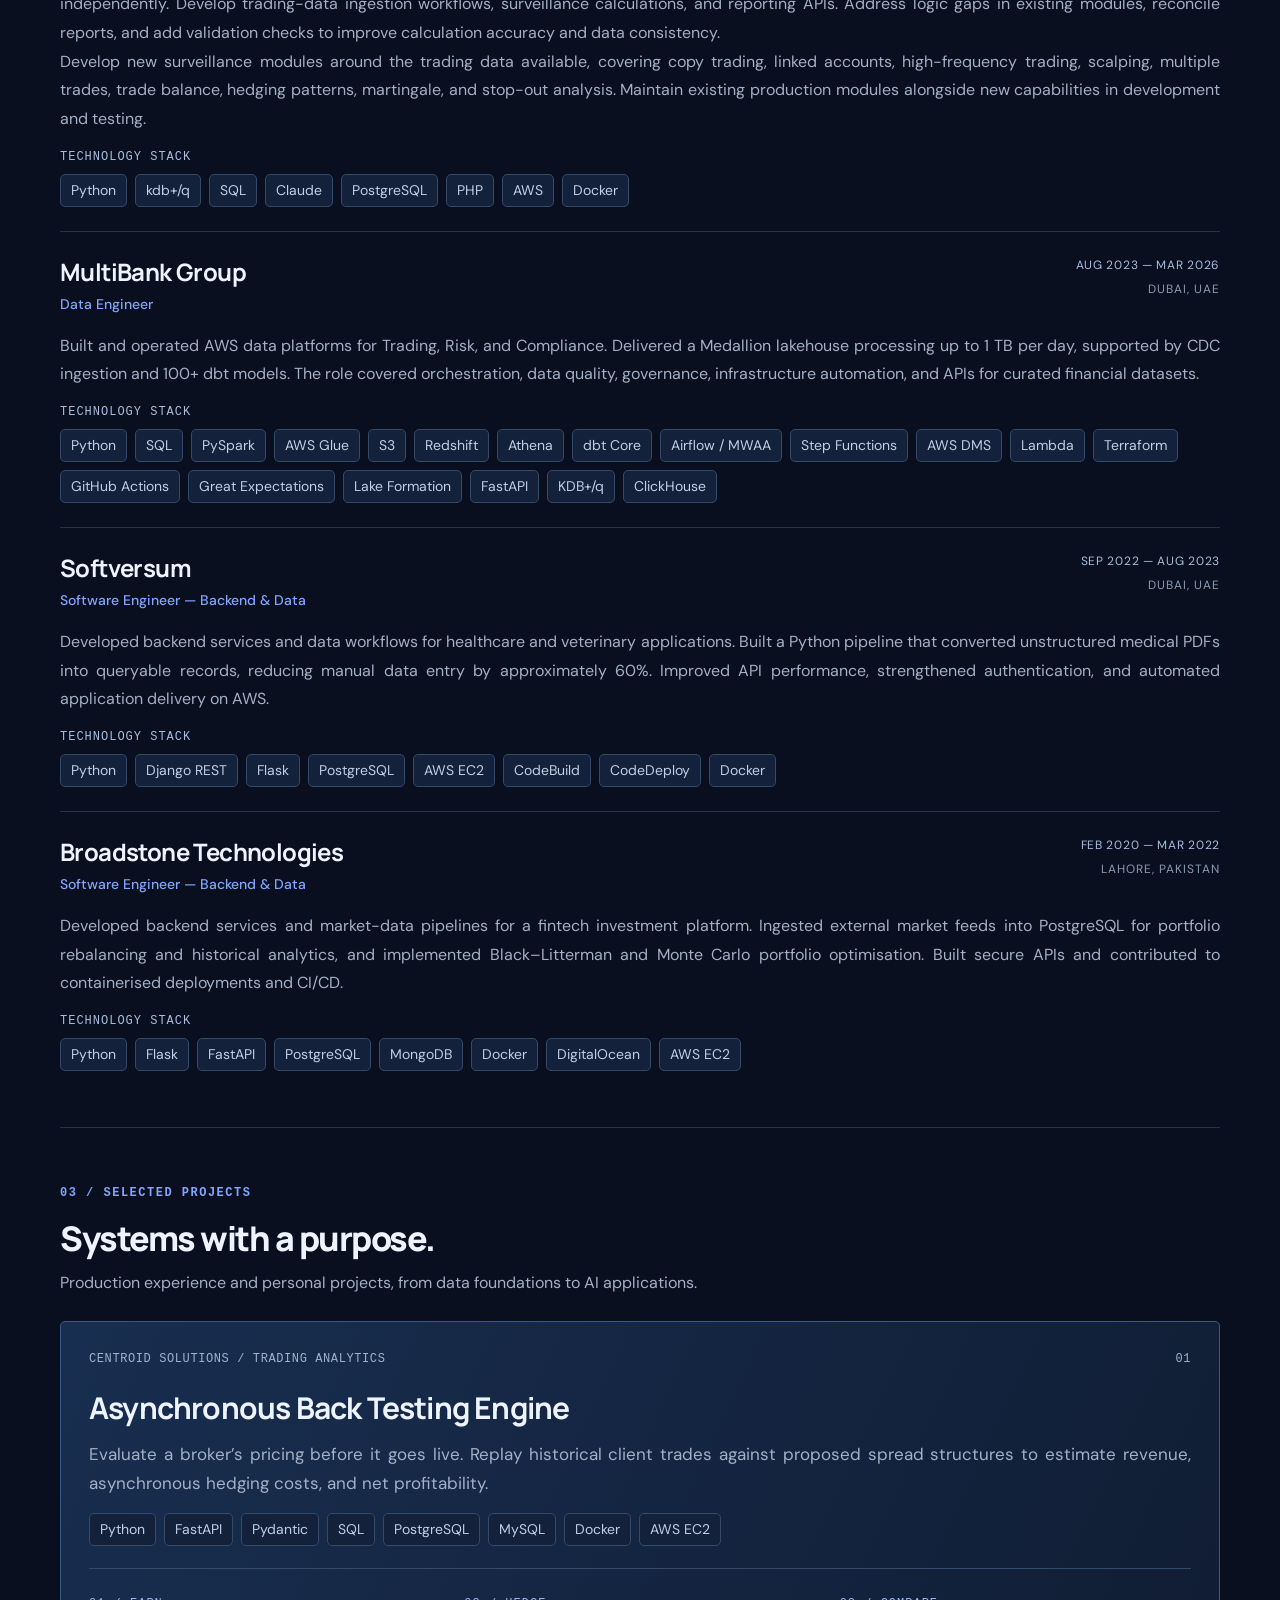
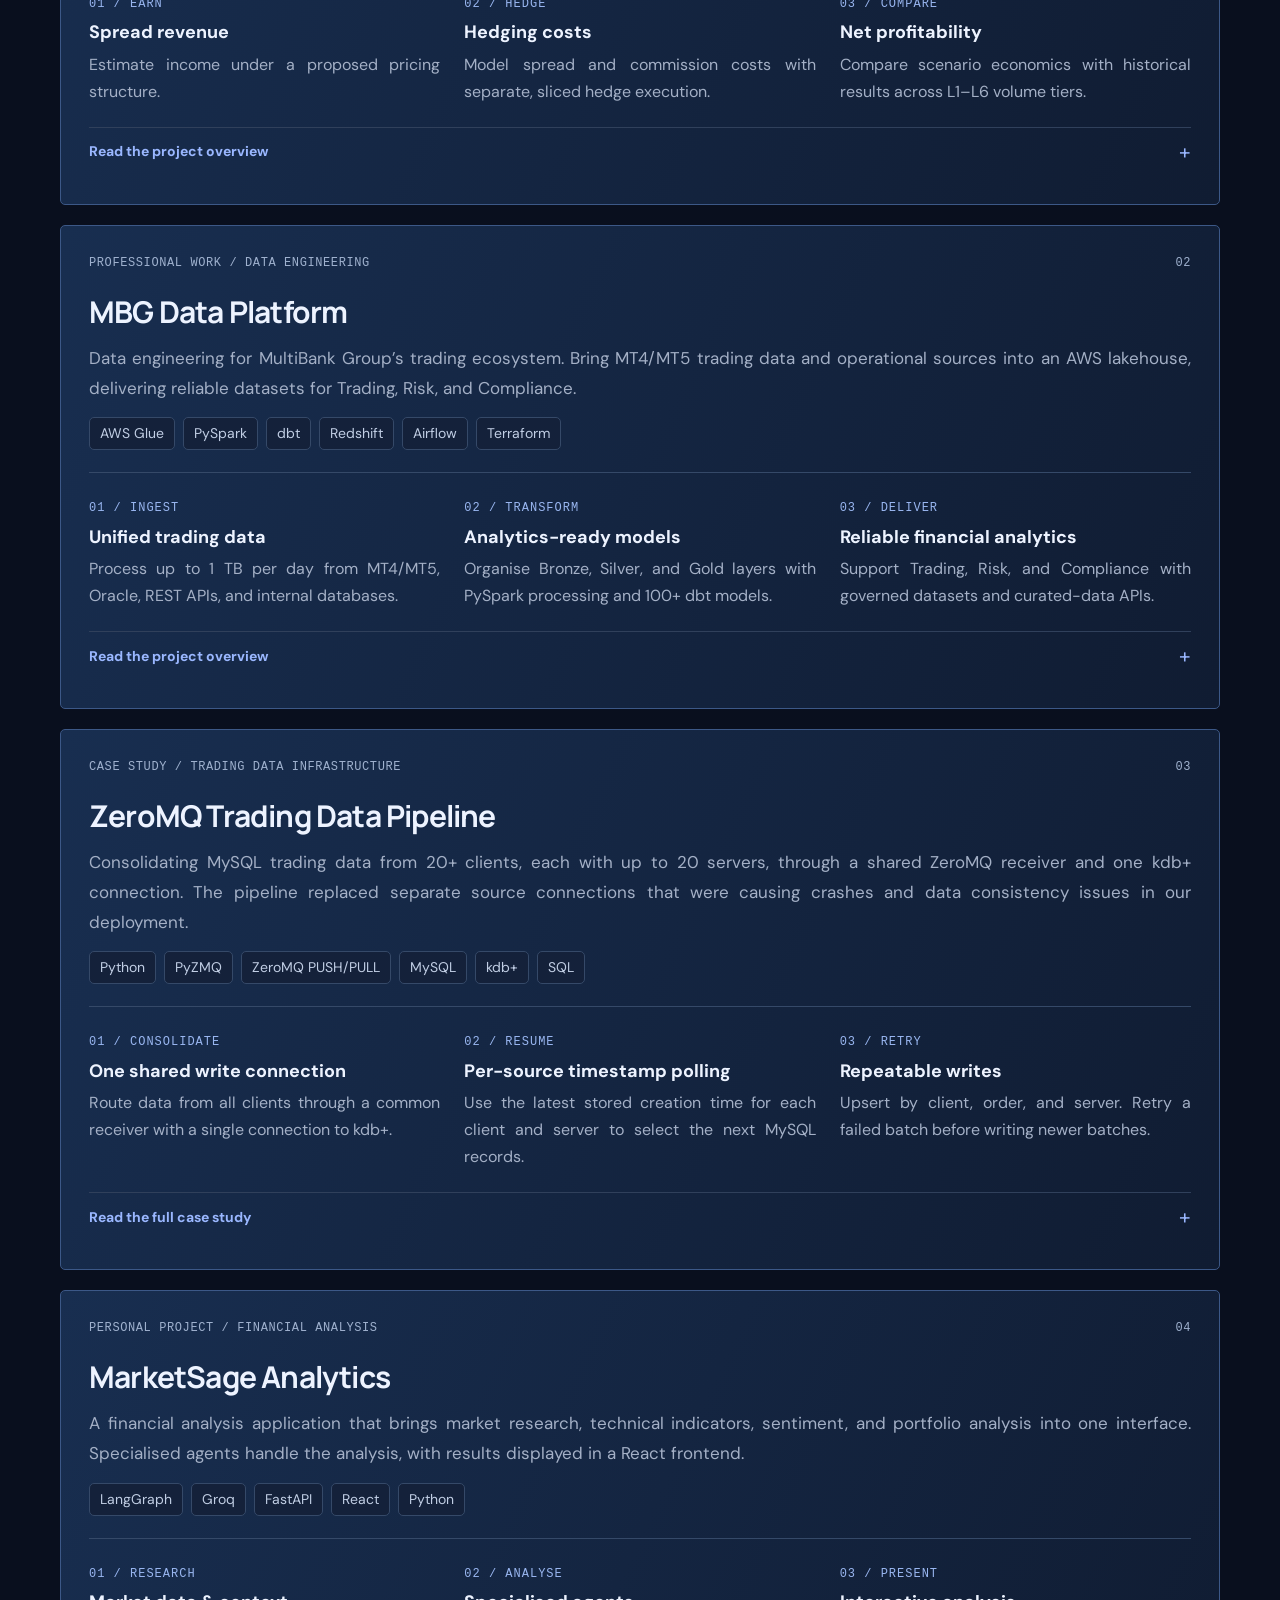
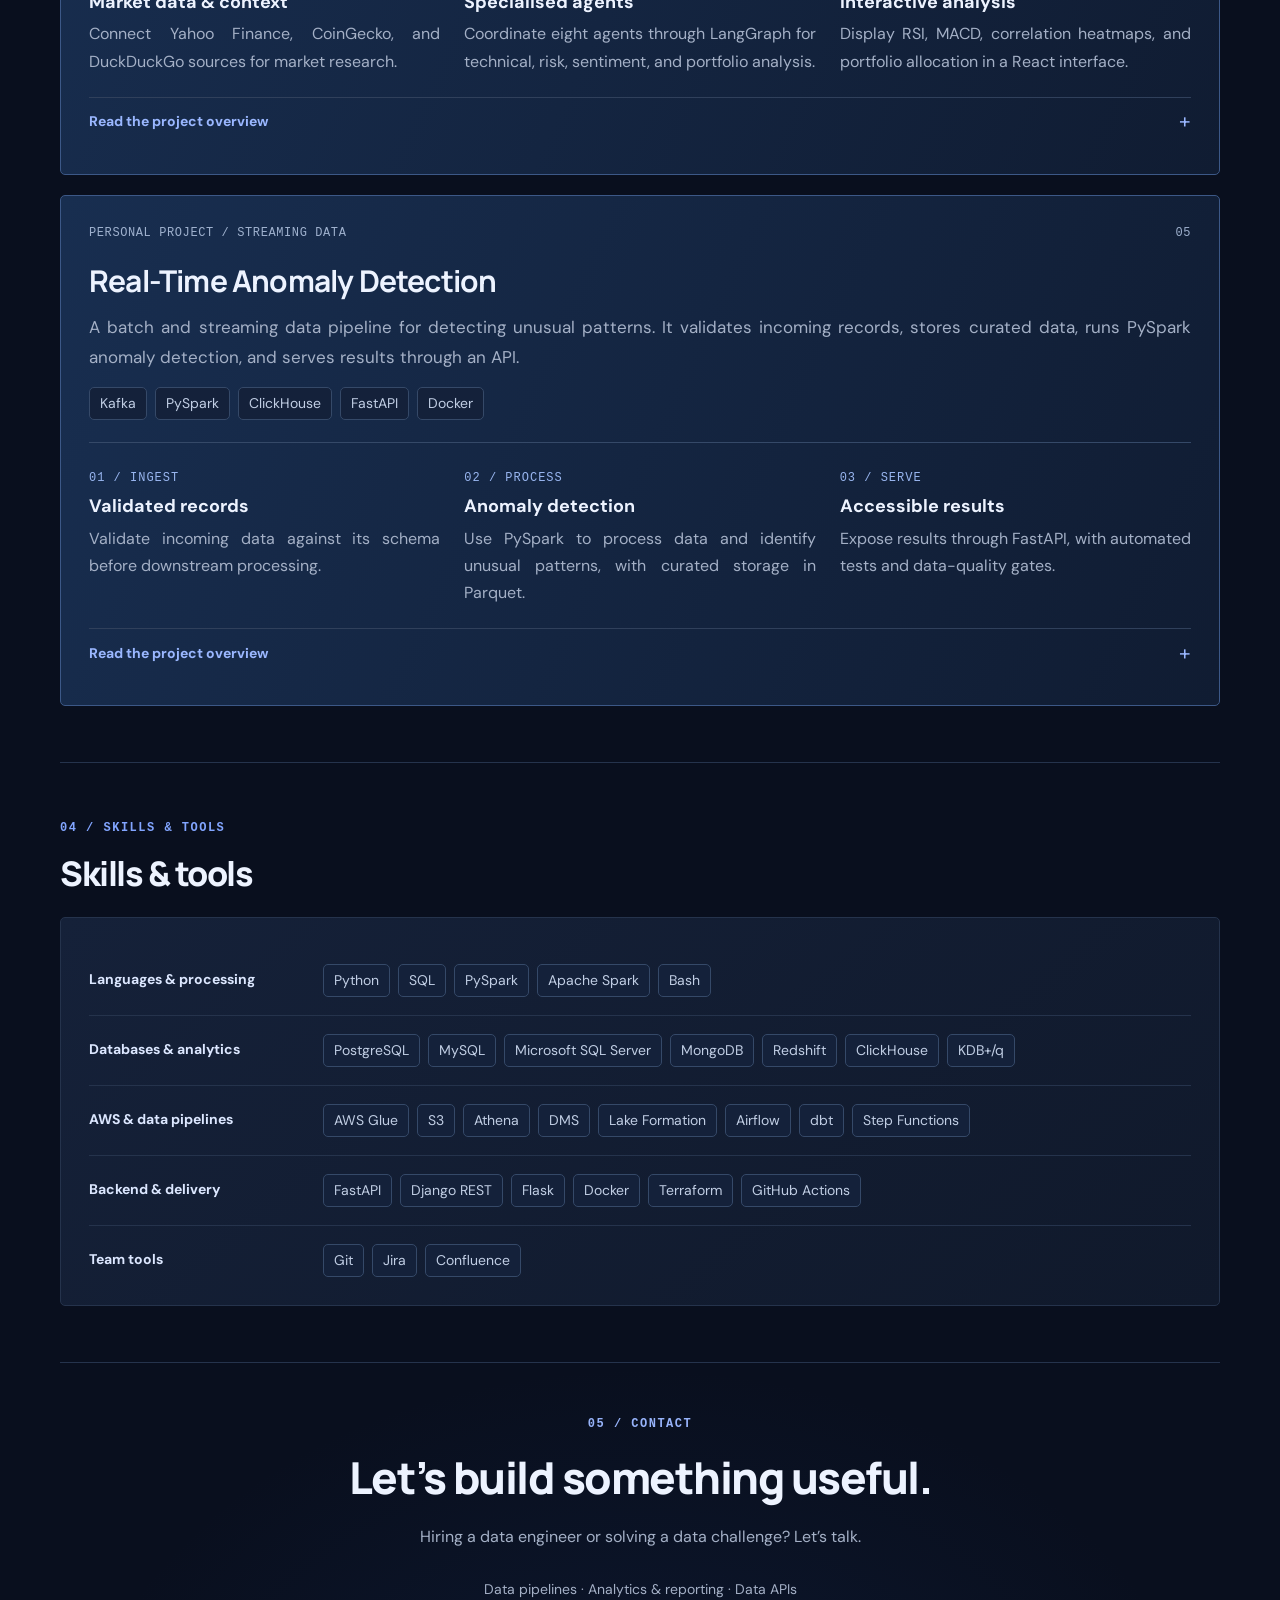
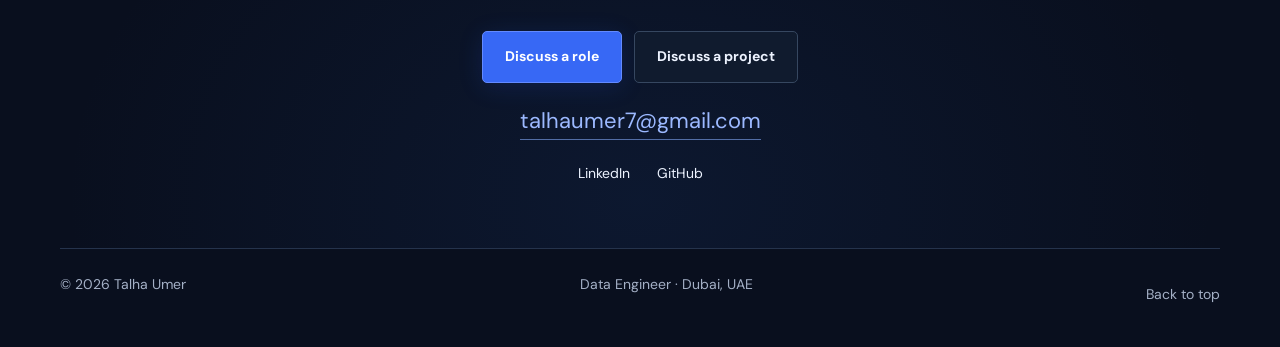
==== commit 78a09731: "Simplify contact section to concise pitch and two enquiry buttons" ====
--- a/index.html
+++ b/index.html
@@ -21,12 +21,4 @@
 <section class="case-references"><h4>Technical references</h4><p>Implementation details above describe our deployment. Messaging and acknowledgement boundaries are documented in the <a href="https://libzmq.readthedocs.io/en/latest/zmq_socket.html" target="_blank" rel="noopener noreferrer">ZeroMQ socket reference</a>, <a href="https://libzmq.readthedocs.io/en/latest/zmq_send.html" target="_blank" rel="noopener noreferrer">ZeroMQ send reference</a>, and <a href="https://code.kx.com/q/basics/ipc/" target="_blank" rel="noopener noreferrer">KX IPC documentation</a>.</p></section>
 </div></details></article><article class="project backtest"><div class="project-top"><span>PERSONAL PROJECT / FINANCIAL ANALYSIS</span><span>04</span></div><div class="backtest-layout"><div><h3>MarketSage Analytics</h3><p class="backtest-intro">A financial analysis application that brings market research, technical indicators, sentiment, and portfolio analysis into one interface. Specialised agents handle the analysis, with results displayed in a React frontend.</p><div class="tags"><span>LangGraph</span><span>Groq</span><span>FastAPI</span><span>React</span><span>Python</span></div></div><div class="backtest-outcomes" aria-label="Project capabilities"><div><span>01 / RESEARCH</span><h4>Market data &amp; context</h4><p>Connect Yahoo Finance, CoinGecko, and DuckDuckGo sources for market research.</p></div><div><span>02 / ANALYSE</span><h4>Specialised agents</h4><p>Coordinate eight agents through LangGraph for technical, risk, sentiment, and portfolio analysis.</p></div><div><span>03 / PRESENT</span><h4>Interactive analysis</h4><p>Display RSI, MACD, correlation heatmaps, and portfolio allocation in a React interface.</p></div></div></div><details><summary>Read the project overview</summary><div class="detail-copy backtest-detail"><div><h4>The business problem</h4><p>Financial analysis draws on different data sources and methods. This project brings those inputs together so research, indicators, and portfolio views can be reviewed in one place.</p></div><div><h4>How it works</h4><p>LangGraph coordinates the agents using Groq’s Llama model. FastAPI exposes their analysis to the React frontend. A mock-LLM fallback supports offline development.</p></div><div><h4>What it enables</h4><p>Users can explore market research and financial indicators through a single application. The project is containerised with Docker and designed for deployment to Hugging Face Spaces.</p></div></div></details></article><article class="project backtest"><div class="project-top"><span>PERSONAL PROJECT / STREAMING DATA</span><span>05</span></div><div class="backtest-layout"><div><h3>Real-Time Anomaly Detection</h3><p class="backtest-intro">A batch and streaming data pipeline for detecting unusual patterns. It validates incoming records, stores curated data, runs PySpark anomaly detection, and serves results through an API.</p><div class="tags"><span>Kafka</span><span>PySpark</span><span>ClickHouse</span><span>FastAPI</span><span>Docker</span></div></div><div class="backtest-outcomes" aria-label="Project capabilities"><div><span>01 / INGEST</span><h4>Validated records</h4><p>Validate incoming data against its schema before downstream processing.</p></div><div><span>02 / PROCESS</span><h4>Anomaly detection</h4><p>Use PySpark to process data and identify unusual patterns, with curated storage in Parquet.</p></div><div><span>03 / SERVE</span><h4>Accessible results</h4><p>Expose results through FastAPI, with automated tests and data-quality gates.</p></div></div></div><details><summary>Read the project overview</summary><div class="detail-copy backtest-detail"><div><h4>The business problem</h4><p>Streaming analysis needs consistent input data and a reliable path from ingestion to results. This project combines those stages in an end-to-end pipeline.</p></div><div><h4>How it works</h4><p>The pipeline uses Kafka, PySpark, and ClickHouse alongside Parquet storage. It supports batch and streaming processing, with FastAPI providing the serving layer.</p></div><div><h4>What it enables</h4><p>The project provides a containerised workflow for ingesting records, detecting anomalies, and exposing results. Automated tests and data-quality gates check the pipeline along the way.</p></div></div></details></article></div></section>
 <section id="skills" class="section skills"><div class="section-heading"><div><p class="eyebrow">04 / SKILLS &amp; TOOLS</p><h2>Skills &amp; tools</h2></div></div><div class="toolkit"><div><h4>Languages & processing</h4><div class="tags"><span>Python</span><span>SQL</span><span>PySpark</span><span>Apache Spark</span><span>Bash</span></div></div><div><h4>Databases & analytics</h4><div class="tags"><span>PostgreSQL</span><span>MySQL</span><span>Microsoft SQL Server</span><span>MongoDB</span><span>Redshift</span><span>ClickHouse</span><span>KDB+/q</span></div></div><div><h4>AWS & data pipelines</h4><div class="tags"><span>AWS Glue</span><span>S3</span><span>Athena</span><span>DMS</span><span>Lake Formation</span><span>Airflow</span><span>dbt</span><span>Step Functions</span></div></div><div><h4>Backend & delivery</h4><div class="tags"><span>FastAPI</span><span>Django REST</span><span>Flask</span><span>Docker</span><span>Terraform</span><span>GitHub Actions</span></div></div><div><h4>Team tools</h4><div class="tags"><span>Git</span><span>Jira</span><span>Confluence</span></div></div></div></section>
-<section class="contact" id="contact"><p class="eyebrow">05 / CONTACT</p><h2>Hire for a role.<br>Bring a data project.</h2><p class="contact-intro">Data engineering opportunities and freelance project enquiries. Based in Dubai, UAE (UTC+4).</p>
-<div id="services" class="service-area"><h3>Freelance project areas</h3><div class="service-grid">
-<article><h4>Data pipelines &amp; integration</h4><p>Connect databases and APIs, automate ingestion, and build repeatable transformations.</p><p class="service-scope">Project scope: Python/SQL pipelines, orchestration, validation checks, and handover documentation.</p></article>
-<article><h4>Analytics engineering &amp; reporting</h4><p>Turn raw data into consistent models and trace differences between reports.</p><p class="service-scope">Project scope: dbt models, metric definitions, reconciliation checks, and curated reporting datasets.</p></article>
-<article><h4>Data APIs &amp; trading systems</h4><p>Expose curated data and business calculations through structured Python APIs.</p><p class="service-scope">Project scope: FastAPI endpoints, Pydantic validation, SQL integration, and Docker packaging.</p></article>
-</div><p class="engagement-note">Start with the problem, current stack, and desired outcome. Scope, deliverables, availability, and timing can be agreed before work begins.</p></div>
-<div class="contact-paths"><article><h3>Recruiters &amp; hiring teams</h3><p>For Data Engineer and Analytics Engineer roles. Share the role, location, working arrangement, and core stack.</p><a class="button primary" href="mailto:talhaumer7@gmail.com?subject=Data%20engineering%20role%20enquiry">Discuss a role</a><a class="text-link" href="https://www.linkedin.com/in/talha-umer" target="_blank" rel="noopener noreferrer">View LinkedIn</a></article>
-<article><h3>Clients &amp; project teams</h3><p>For a defined build, integration, or reporting problem. Share the data sources, deliverables, timeline, and budget range.</p><a class="button secondary" href="mailto:talhaumer7@gmail.com?subject=Data%20engineering%20project%20enquiry">Discuss a project</a><a class="text-link" href="https://github.com/talhaumer" target="_blank" rel="noopener noreferrer">Explore GitHub</a></article></div>
-<a class="email" href="mailto:talhaumer7@gmail.com">talhaumer7@gmail.com</a></section></main><footer><span>© 2026 Talha Umer</span><span>Data Engineer · Dubai, UAE</span><a href="#">Back to top</a></footer></body></html>
+<section class="contact" id="contact"><p class="eyebrow">05 / CONTACT</p><h2>Let’s build something useful.</h2><p class="contact-intro">Hiring a data engineer or solving a data challenge? Let’s talk.</p><p class="small-note" id="services">Data pipelines · Analytics &amp; reporting · Data APIs</p><div class="actions" style="justify-content:center;flex-wrap:wrap"><a class="button primary" href="mailto:talhaumer7@gmail.com?subject=Data%20engineering%20role%20enquiry">Discuss a role</a><a class="button secondary" href="mailto:talhaumer7@gmail.com?subject=Data%20engineering%20project%20enquiry">Discuss a project</a></div><a class="email" href="mailto:talhaumer7@gmail.com">talhaumer7@gmail.com</a><div class="socials"><a href="https://www.linkedin.com/in/talha-umer" target="_blank" rel="noopener noreferrer">LinkedIn</a><a href="https://github.com/talhaumer" target="_blank" rel="noopener noreferrer">GitHub</a></div></section></main><footer><span>© 2026 Talha Umer</span><span>Data Engineer · Dubai, UAE</span><a href="#">Back to top</a></footer></body></html>
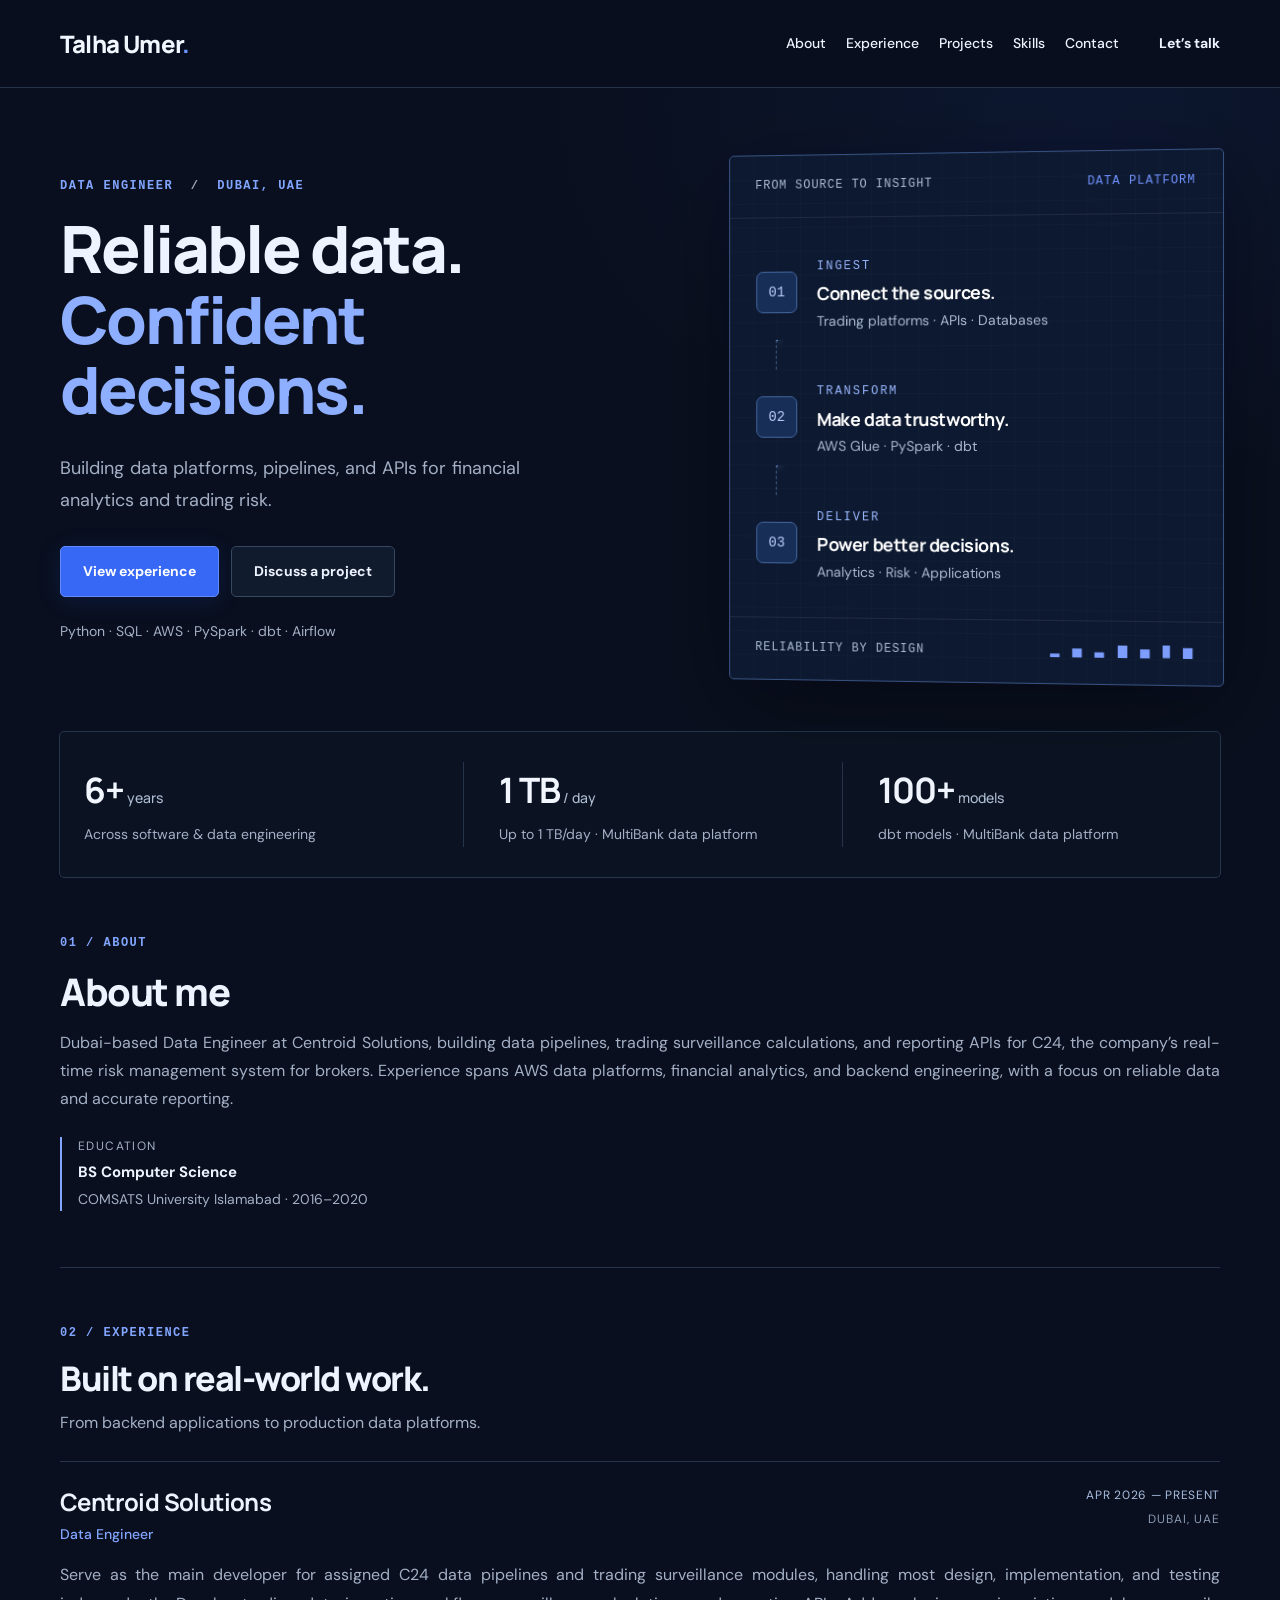
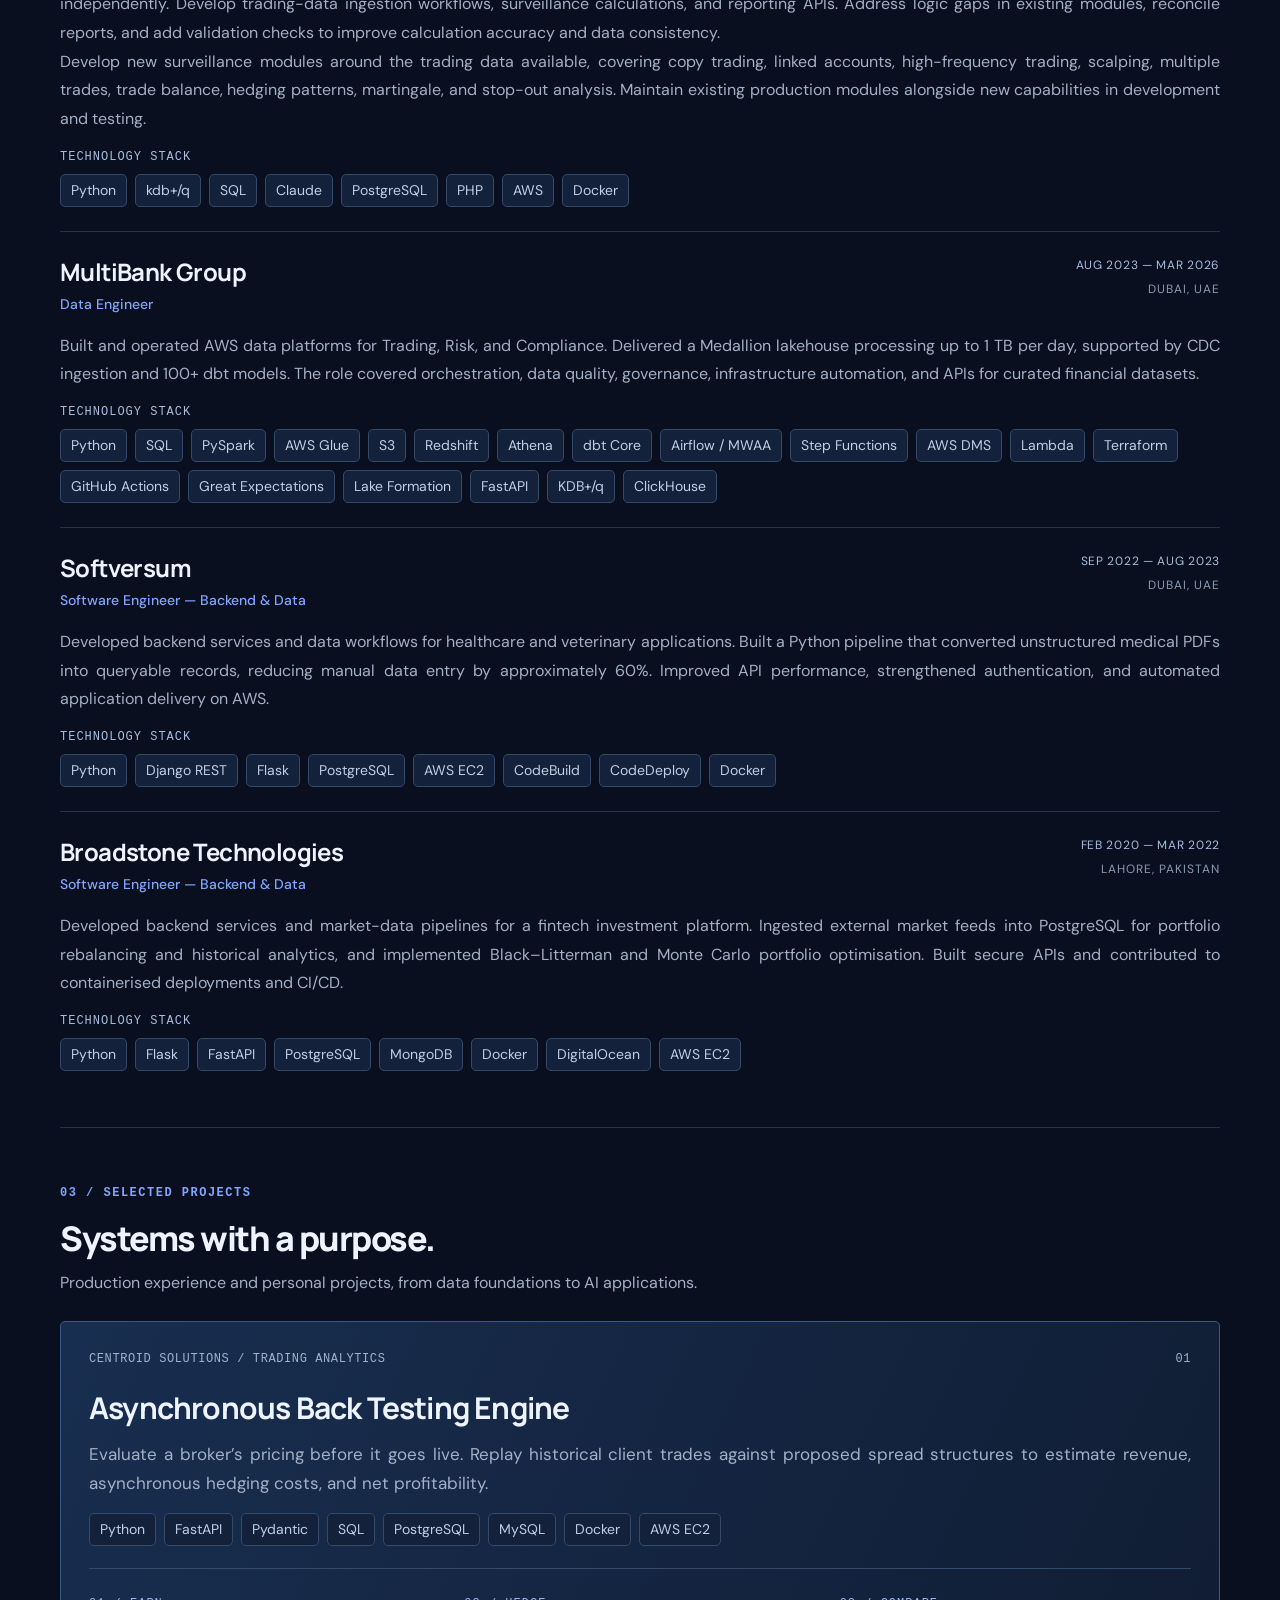
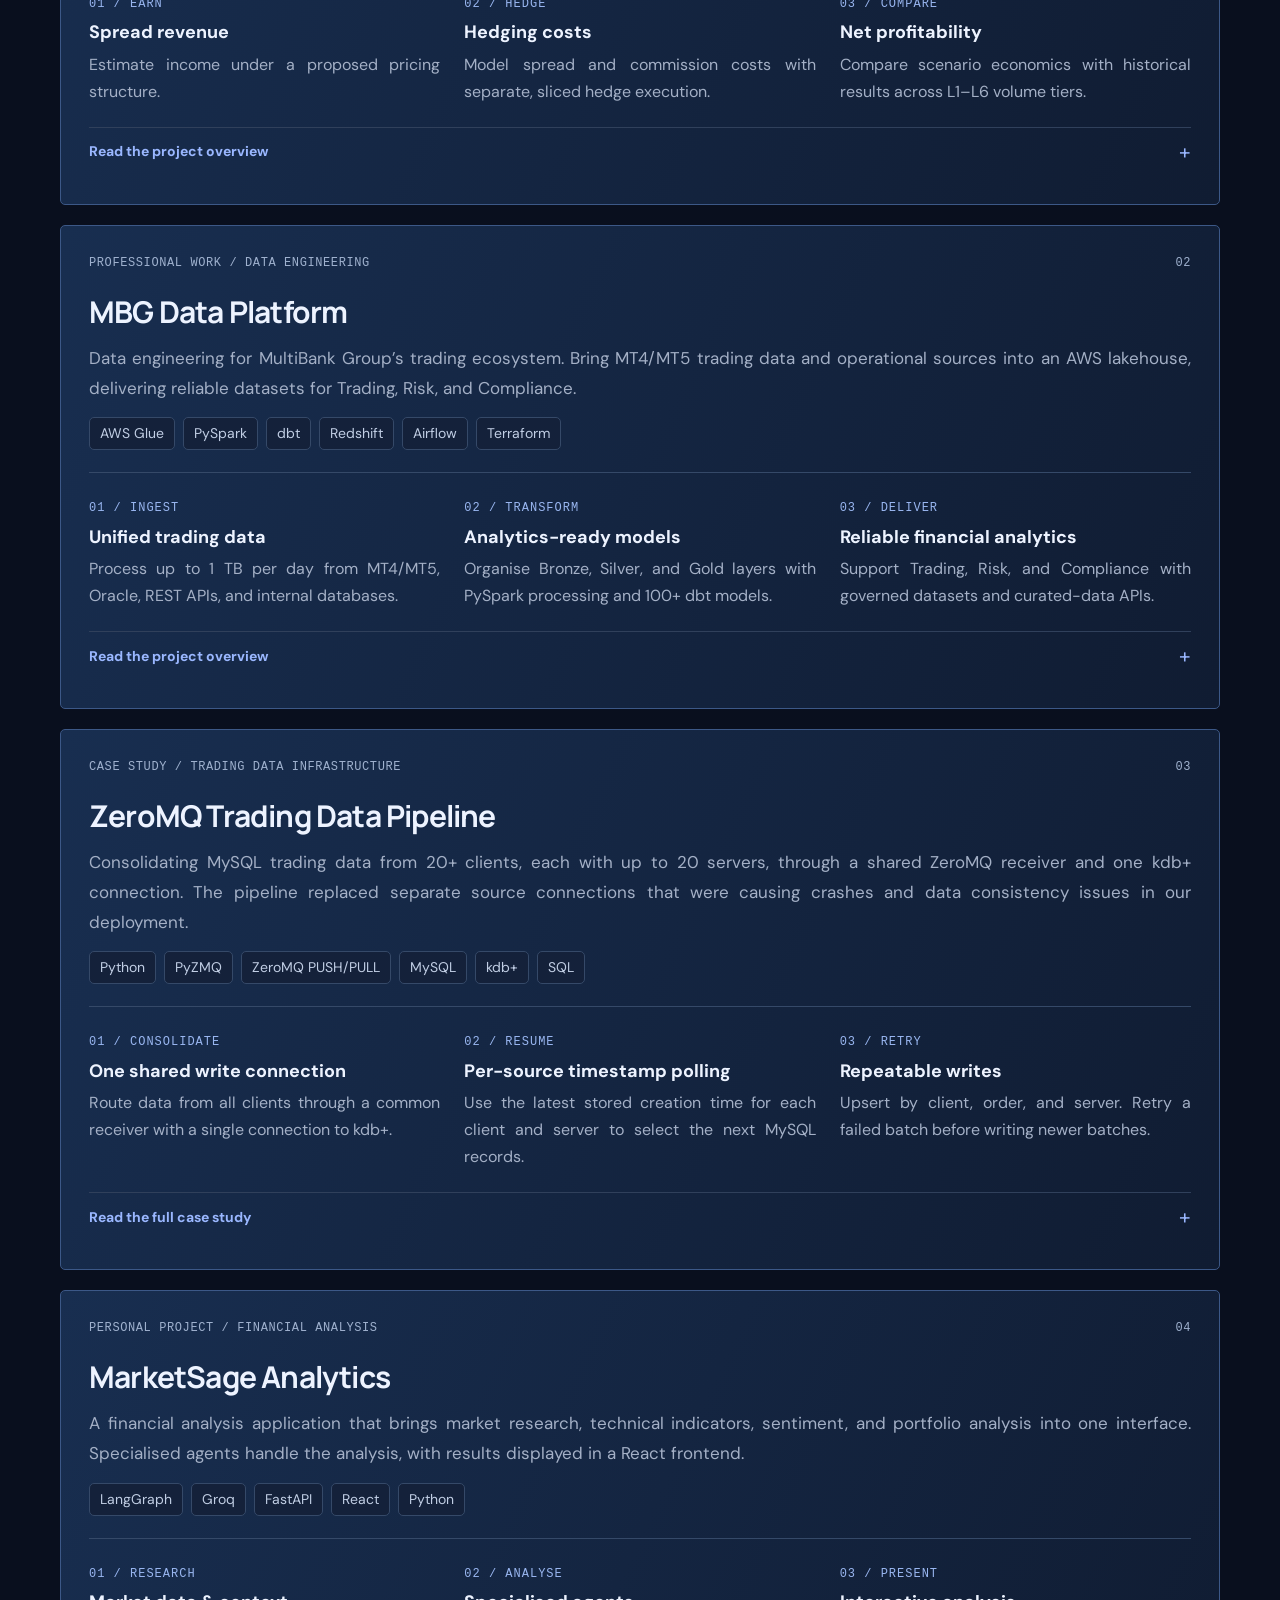
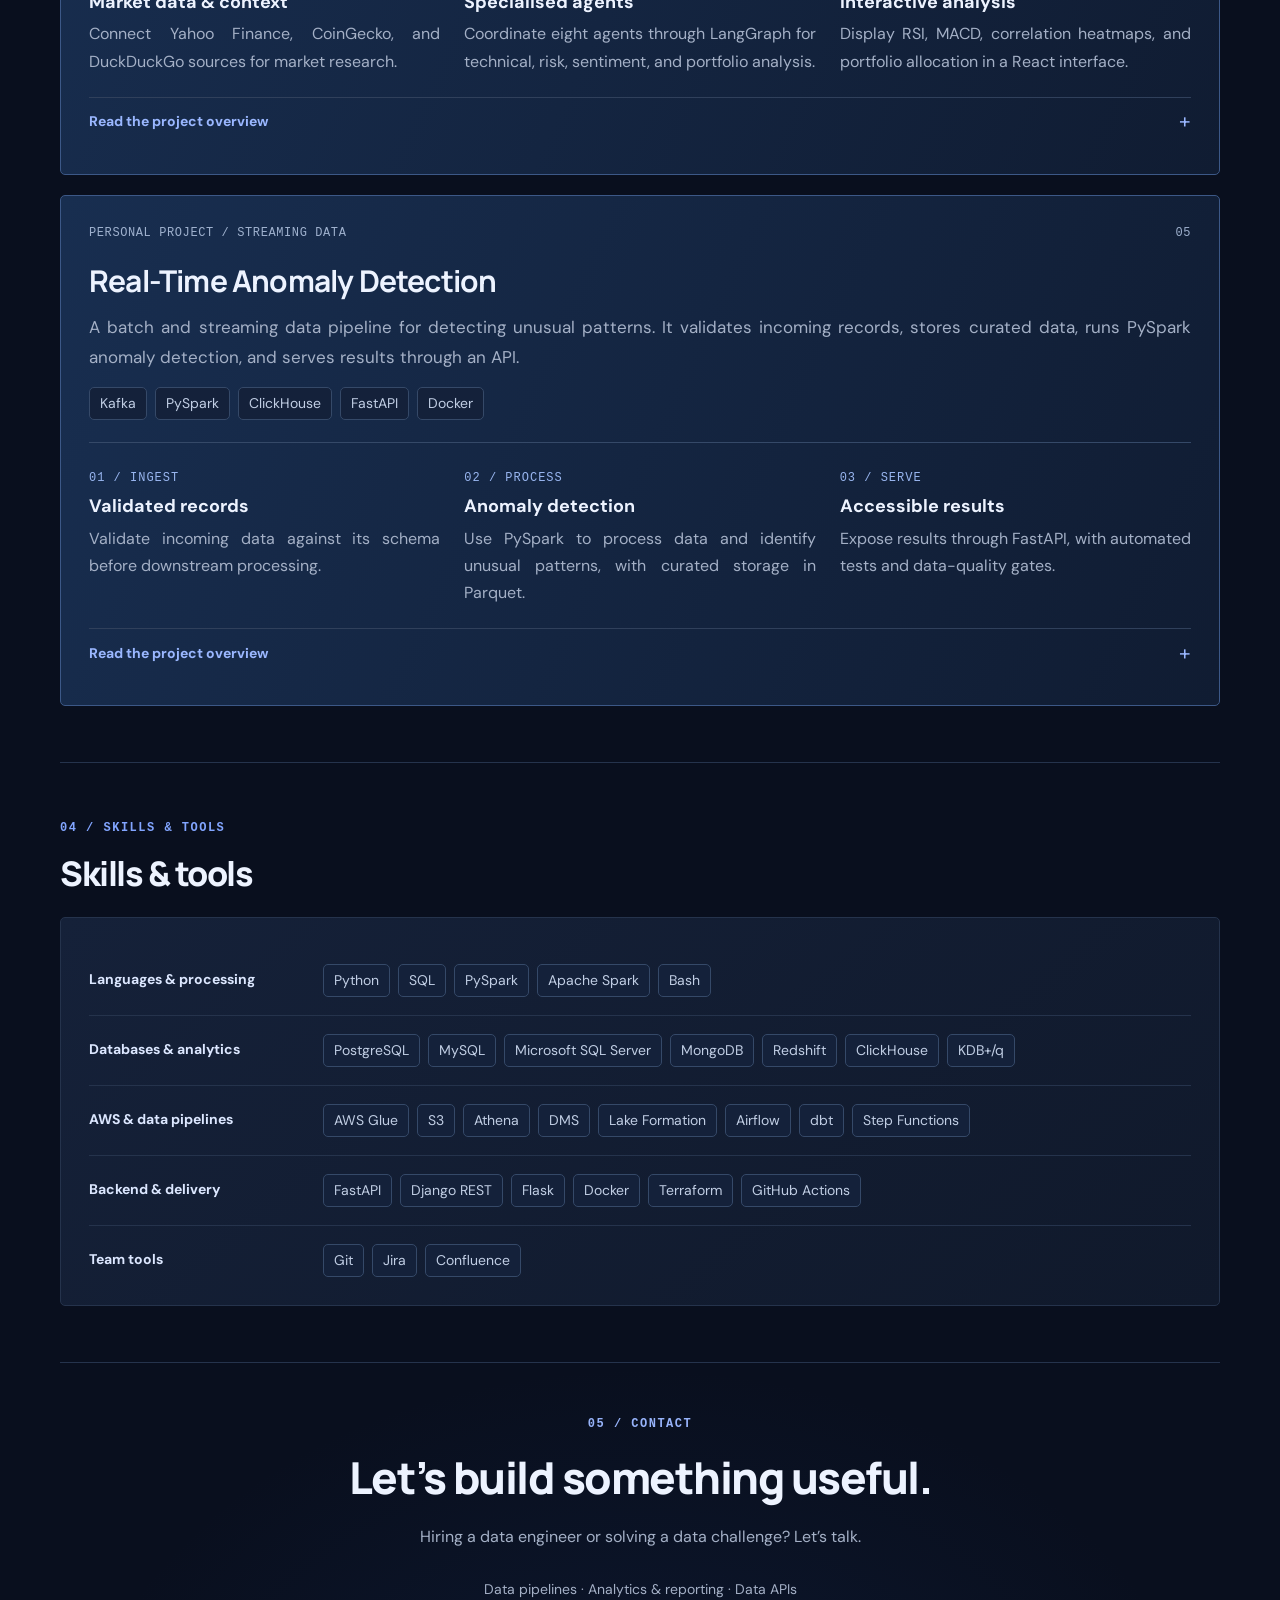
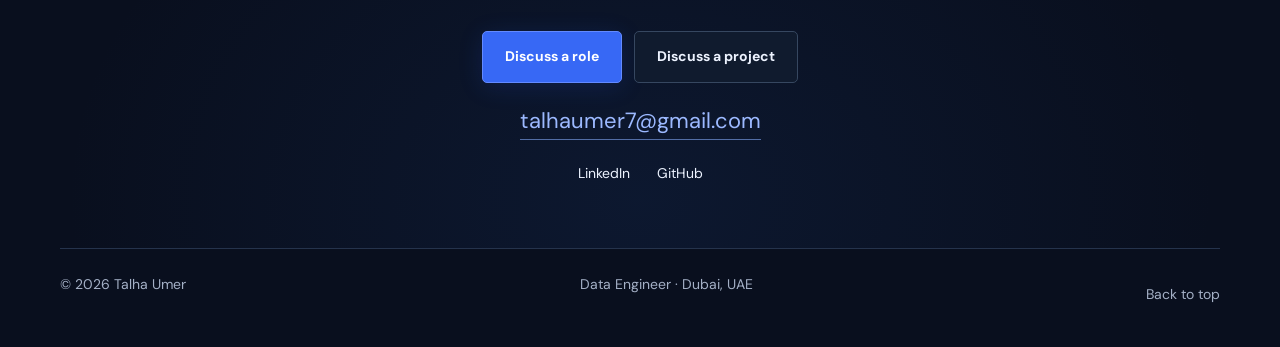
==== commit 30f9816d: "Add subtle accessible portfolio entrance and scroll animations" ====
--- a/index.html
+++ b/index.html
@@ -1,5 +1,5 @@
 <!doctype html>
-<html lang="en"><head><meta charset="utf-8"><meta name="color-scheme" content="dark"><meta name="theme-color" content="#090f1e"><meta name="viewport" content="width=device-width,initial-scale=1"><title>Talha Umer — Data Engineer</title><meta name="description" content="Talha Umer — Dubai-based Data Engineer specialising in AWS pipelines, SQL, Python, dbt, and trading data. Explore professional experience, selected projects, and freelance data engineering services."><link rel="icon" href="data:image/svg+xml,%3Csvg xmlns='http://www.w3.org/2000/svg' viewBox='0 0 40 40'%3E%3Crect width='40' height='40' rx='8' fill='%232853ed'/%3E%3Ctext x='20' y='27' text-anchor='middle' font-family='Arial' font-size='22' font-weight='bold' fill='white'%3ET%3C/text%3E%3C/svg%3E"><link rel="stylesheet" href="style.css?v=20261014-audiences"></head>
+<html lang="en"><head><meta charset="utf-8"><meta name="color-scheme" content="dark"><meta name="theme-color" content="#090f1e"><meta name="viewport" content="width=device-width,initial-scale=1"><title>Talha Umer — Data Engineer</title><meta name="description" content="Talha Umer — Dubai-based Data Engineer specialising in AWS pipelines, SQL, Python, dbt, and trading data. Explore professional experience, selected projects, and freelance data engineering services."><link rel="icon" href="data:image/svg+xml,%3Csvg xmlns='http://www.w3.org/2000/svg' viewBox='0 0 40 40'%3E%3Crect width='40' height='40' rx='8' fill='%232853ed'/%3E%3Ctext x='20' y='27' text-anchor='middle' font-family='Arial' font-size='22' font-weight='bold' fill='white'%3ET%3C/text%3E%3C/svg%3E"><link rel="stylesheet" href="style.css?v=20261015-motion"></head>
 <body><a class="skip" href="#main">Skip to content</a><header><a class="brand" href="#" aria-label="Talha Umer home">Talha Umer<span>.</span></a><nav aria-label="Main navigation"><a href="#about">About</a><a href="#experience">Experience</a><a href="#work">Projects</a><a href="#skills">Skills</a><a href="#contact">Contact</a></nav><a class="contact-nav" href="mailto:talhaumer7@gmail.com">Let’s talk</a></header>
 <main id="main"><section class="hero"><div class="hero-copy"><p class="eyebrow">DATA ENGINEER <span>/</span> DUBAI, UAE</p><h1>Reliable data.<br><em>Confident decisions.</em></h1><p class="intro">Building data platforms, pipelines, and APIs for financial analytics and trading risk.</p><div class="actions"><a class="button primary" href="#experience">View experience</a><a class="button secondary" href="#services">Discuss a project</a></div><p class="small-note">Python · SQL · AWS · PySpark · dbt · Airflow</p></div><aside class="blueprint" aria-label="Data platform expertise"><div class="panel-top"><span>FROM SOURCE TO INSIGHT</span><span>DATA PLATFORM</span></div><div class="flow"><div class="flow-row"><span class="number">01</span><div><small>INGEST</small><h3>Connect the sources.</h3><p>Trading platforms · APIs · Databases</p></div></div><div class="connector"></div><div class="flow-row"><span class="number">02</span><div><small>TRANSFORM</small><h3>Make data trustworthy.</h3><p>AWS Glue · PySpark · dbt</p></div></div><div class="connector"></div><div class="flow-row"><span class="number">03</span><div><small>DELIVER</small><h3>Power better decisions.</h3><p>Analytics · Risk · Applications</p></div></div></div><div class="panel-bottom"><span>RELIABILITY BY DESIGN</span><span class="bars" aria-hidden="true">▂ ▅ ▃ ▇ ▅ █ ▆</span></div></aside></section>
 <section class="metrics" aria-label="Career highlights"><div><strong>6+<span> years</span></strong><p>Across software & data engineering</p></div><div><strong>1 TB<span> / day</span></strong><p>Up to 1 TB/day · MultiBank data platform</p></div><div><strong>100+<span> models</span></strong><p>dbt models · MultiBank data platform</p></div></section>
@@ -21,4 +21,4 @@
 <section class="case-references"><h4>Technical references</h4><p>Implementation details above describe our deployment. Messaging and acknowledgement boundaries are documented in the <a href="https://libzmq.readthedocs.io/en/latest/zmq_socket.html" target="_blank" rel="noopener noreferrer">ZeroMQ socket reference</a>, <a href="https://libzmq.readthedocs.io/en/latest/zmq_send.html" target="_blank" rel="noopener noreferrer">ZeroMQ send reference</a>, and <a href="https://code.kx.com/q/basics/ipc/" target="_blank" rel="noopener noreferrer">KX IPC documentation</a>.</p></section>
 </div></details></article><article class="project backtest"><div class="project-top"><span>PERSONAL PROJECT / FINANCIAL ANALYSIS</span><span>04</span></div><div class="backtest-layout"><div><h3>MarketSage Analytics</h3><p class="backtest-intro">A financial analysis application that brings market research, technical indicators, sentiment, and portfolio analysis into one interface. Specialised agents handle the analysis, with results displayed in a React frontend.</p><div class="tags"><span>LangGraph</span><span>Groq</span><span>FastAPI</span><span>React</span><span>Python</span></div></div><div class="backtest-outcomes" aria-label="Project capabilities"><div><span>01 / RESEARCH</span><h4>Market data &amp; context</h4><p>Connect Yahoo Finance, CoinGecko, and DuckDuckGo sources for market research.</p></div><div><span>02 / ANALYSE</span><h4>Specialised agents</h4><p>Coordinate eight agents through LangGraph for technical, risk, sentiment, and portfolio analysis.</p></div><div><span>03 / PRESENT</span><h4>Interactive analysis</h4><p>Display RSI, MACD, correlation heatmaps, and portfolio allocation in a React interface.</p></div></div></div><details><summary>Read the project overview</summary><div class="detail-copy backtest-detail"><div><h4>The business problem</h4><p>Financial analysis draws on different data sources and methods. This project brings those inputs together so research, indicators, and portfolio views can be reviewed in one place.</p></div><div><h4>How it works</h4><p>LangGraph coordinates the agents using Groq’s Llama model. FastAPI exposes their analysis to the React frontend. A mock-LLM fallback supports offline development.</p></div><div><h4>What it enables</h4><p>Users can explore market research and financial indicators through a single application. The project is containerised with Docker and designed for deployment to Hugging Face Spaces.</p></div></div></details></article><article class="project backtest"><div class="project-top"><span>PERSONAL PROJECT / STREAMING DATA</span><span>05</span></div><div class="backtest-layout"><div><h3>Real-Time Anomaly Detection</h3><p class="backtest-intro">A batch and streaming data pipeline for detecting unusual patterns. It validates incoming records, stores curated data, runs PySpark anomaly detection, and serves results through an API.</p><div class="tags"><span>Kafka</span><span>PySpark</span><span>ClickHouse</span><span>FastAPI</span><span>Docker</span></div></div><div class="backtest-outcomes" aria-label="Project capabilities"><div><span>01 / INGEST</span><h4>Validated records</h4><p>Validate incoming data against its schema before downstream processing.</p></div><div><span>02 / PROCESS</span><h4>Anomaly detection</h4><p>Use PySpark to process data and identify unusual patterns, with curated storage in Parquet.</p></div><div><span>03 / SERVE</span><h4>Accessible results</h4><p>Expose results through FastAPI, with automated tests and data-quality gates.</p></div></div></div><details><summary>Read the project overview</summary><div class="detail-copy backtest-detail"><div><h4>The business problem</h4><p>Streaming analysis needs consistent input data and a reliable path from ingestion to results. This project combines those stages in an end-to-end pipeline.</p></div><div><h4>How it works</h4><p>The pipeline uses Kafka, PySpark, and ClickHouse alongside Parquet storage. It supports batch and streaming processing, with FastAPI providing the serving layer.</p></div><div><h4>What it enables</h4><p>The project provides a containerised workflow for ingesting records, detecting anomalies, and exposing results. Automated tests and data-quality gates check the pipeline along the way.</p></div></div></details></article></div></section>
 <section id="skills" class="section skills"><div class="section-heading"><div><p class="eyebrow">04 / SKILLS &amp; TOOLS</p><h2>Skills &amp; tools</h2></div></div><div class="toolkit"><div><h4>Languages & processing</h4><div class="tags"><span>Python</span><span>SQL</span><span>PySpark</span><span>Apache Spark</span><span>Bash</span></div></div><div><h4>Databases & analytics</h4><div class="tags"><span>PostgreSQL</span><span>MySQL</span><span>Microsoft SQL Server</span><span>MongoDB</span><span>Redshift</span><span>ClickHouse</span><span>KDB+/q</span></div></div><div><h4>AWS & data pipelines</h4><div class="tags"><span>AWS Glue</span><span>S3</span><span>Athena</span><span>DMS</span><span>Lake Formation</span><span>Airflow</span><span>dbt</span><span>Step Functions</span></div></div><div><h4>Backend & delivery</h4><div class="tags"><span>FastAPI</span><span>Django REST</span><span>Flask</span><span>Docker</span><span>Terraform</span><span>GitHub Actions</span></div></div><div><h4>Team tools</h4><div class="tags"><span>Git</span><span>Jira</span><span>Confluence</span></div></div></div></section>
-<section class="contact" id="contact"><p class="eyebrow">05 / CONTACT</p><h2>Let’s build something useful.</h2><p class="contact-intro">Hiring a data engineer or solving a data challenge? Let’s talk.</p><p class="small-note" id="services">Data pipelines · Analytics &amp; reporting · Data APIs</p><div class="actions" style="justify-content:center;flex-wrap:wrap"><a class="button primary" href="mailto:talhaumer7@gmail.com?subject=Data%20engineering%20role%20enquiry">Discuss a role</a><a class="button secondary" href="mailto:talhaumer7@gmail.com?subject=Data%20engineering%20project%20enquiry">Discuss a project</a></div><a class="email" href="mailto:talhaumer7@gmail.com">talhaumer7@gmail.com</a><div class="socials"><a href="https://www.linkedin.com/in/talha-umer" target="_blank" rel="noopener noreferrer">LinkedIn</a><a href="https://github.com/talhaumer" target="_blank" rel="noopener noreferrer">GitHub</a></div></section></main><footer><span>© 2026 Talha Umer</span><span>Data Engineer · Dubai, UAE</span><a href="#">Back to top</a></footer></body></html>
+<section class="contact" id="contact"><p class="eyebrow">05 / CONTACT</p><h2>Let’s build something useful.</h2><p class="contact-intro">Hiring a data engineer or solving a data challenge? Let’s talk.</p><p class="small-note" id="services">Data pipelines · Analytics &amp; reporting · Data APIs</p><div class="actions" style="justify-content:center;flex-wrap:wrap"><a class="button primary" href="mailto:talhaumer7@gmail.com?subject=Data%20engineering%20role%20enquiry">Discuss a role</a><a class="button secondary" href="mailto:talhaumer7@gmail.com?subject=Data%20engineering%20project%20enquiry">Discuss a project</a></div><a class="email" href="mailto:talhaumer7@gmail.com">talhaumer7@gmail.com</a><div class="socials"><a href="https://www.linkedin.com/in/talha-umer" target="_blank" rel="noopener noreferrer">LinkedIn</a><a href="https://github.com/talhaumer" target="_blank" rel="noopener noreferrer">GitHub</a></div></section></main><footer><span>© 2026 Talha Umer</span><span>Data Engineer · Dubai, UAE</span><a href="#">Back to top</a></footer><script src="animations.js" defer></script></body></html>
--- a/style.css
+++ b/style.css
@@ -101,3 +101,32 @@
 .contact-paths .button{margin:8px 12px 0 0}
 .text-link{display:inline-flex;align-items:center;min-height:44px;color:var(--blue);text-decoration:underline;text-underline-offset:4px}
 @media(max-width:760px){.service-grid,.contact-paths{grid-template-columns:minmax(0,1fr)}.service-grid article,.contact-paths article{padding:22px}.contact-intro{text-align:left}}
+
+/* Subtle motion: one-time entrances, progressive scroll reveals and hover feedback. */
+@keyframes portfolio-enter{from{opacity:0;transform:translateY(14px)}to{opacity:1;transform:translateY(0)}}
+@media(prefers-reduced-motion:no-preference){
+  .hero-copy>.eyebrow{animation:portfolio-enter .55s ease-out both}
+  .hero-copy>h1{animation:portfolio-enter .65s .08s ease-out both}
+  .hero-copy>.intro{animation:portfolio-enter .65s .16s ease-out both}
+  .hero-copy>.actions,.hero-copy>.small-note{animation:portfolio-enter .65s .24s ease-out both}
+  .reveal-item{transition:opacity .6s ease-out,translate .6s cubic-bezier(.2,.7,.3,1),border-color .25s,box-shadow .25s}
+  .reveal-pending{opacity:0;translate:0 18px}
+  .reveal-visible{opacity:1;translate:0 0}
+  details[open]>.detail-copy{animation:portfolio-enter .3s ease-out}
+}
+header nav a{position:relative;transition:color .2s}
+header nav a:after{content:'';position:absolute;bottom:6px;left:0;width:100%;height:1px;background:var(--blue);transform:scaleX(0);transform-origin:left;transition:transform .22s ease}
+header nav a:hover:after,header nav a:focus-visible:after{transform:scaleX(1)}
+.tags span{transition:border-color .2s,background .2s}
+.tags span:hover{border-color:#668bd1;background:#1b2d4b}
+@media(hover:hover) and (prefers-reduced-motion:no-preference){
+  .project.backtest{transition:border-color .25s,box-shadow .25s,opacity .6s,translate .6s}
+  .project.backtest:hover{border-color:#668bd1;box-shadow:0 8px 28px #00000026}
+  .button:hover{transform:translateY(-2px)}
+  .button:active{transform:translateY(0)}
+}
+@media(prefers-reduced-motion:reduce){
+  .reveal-pending{opacity:1;translate:none}
+  *,*:before,*:after{animation:none!important;transition:none!important;scroll-behavior:auto!important}
+}
+@media print{.reveal-pending{opacity:1;translate:none}}
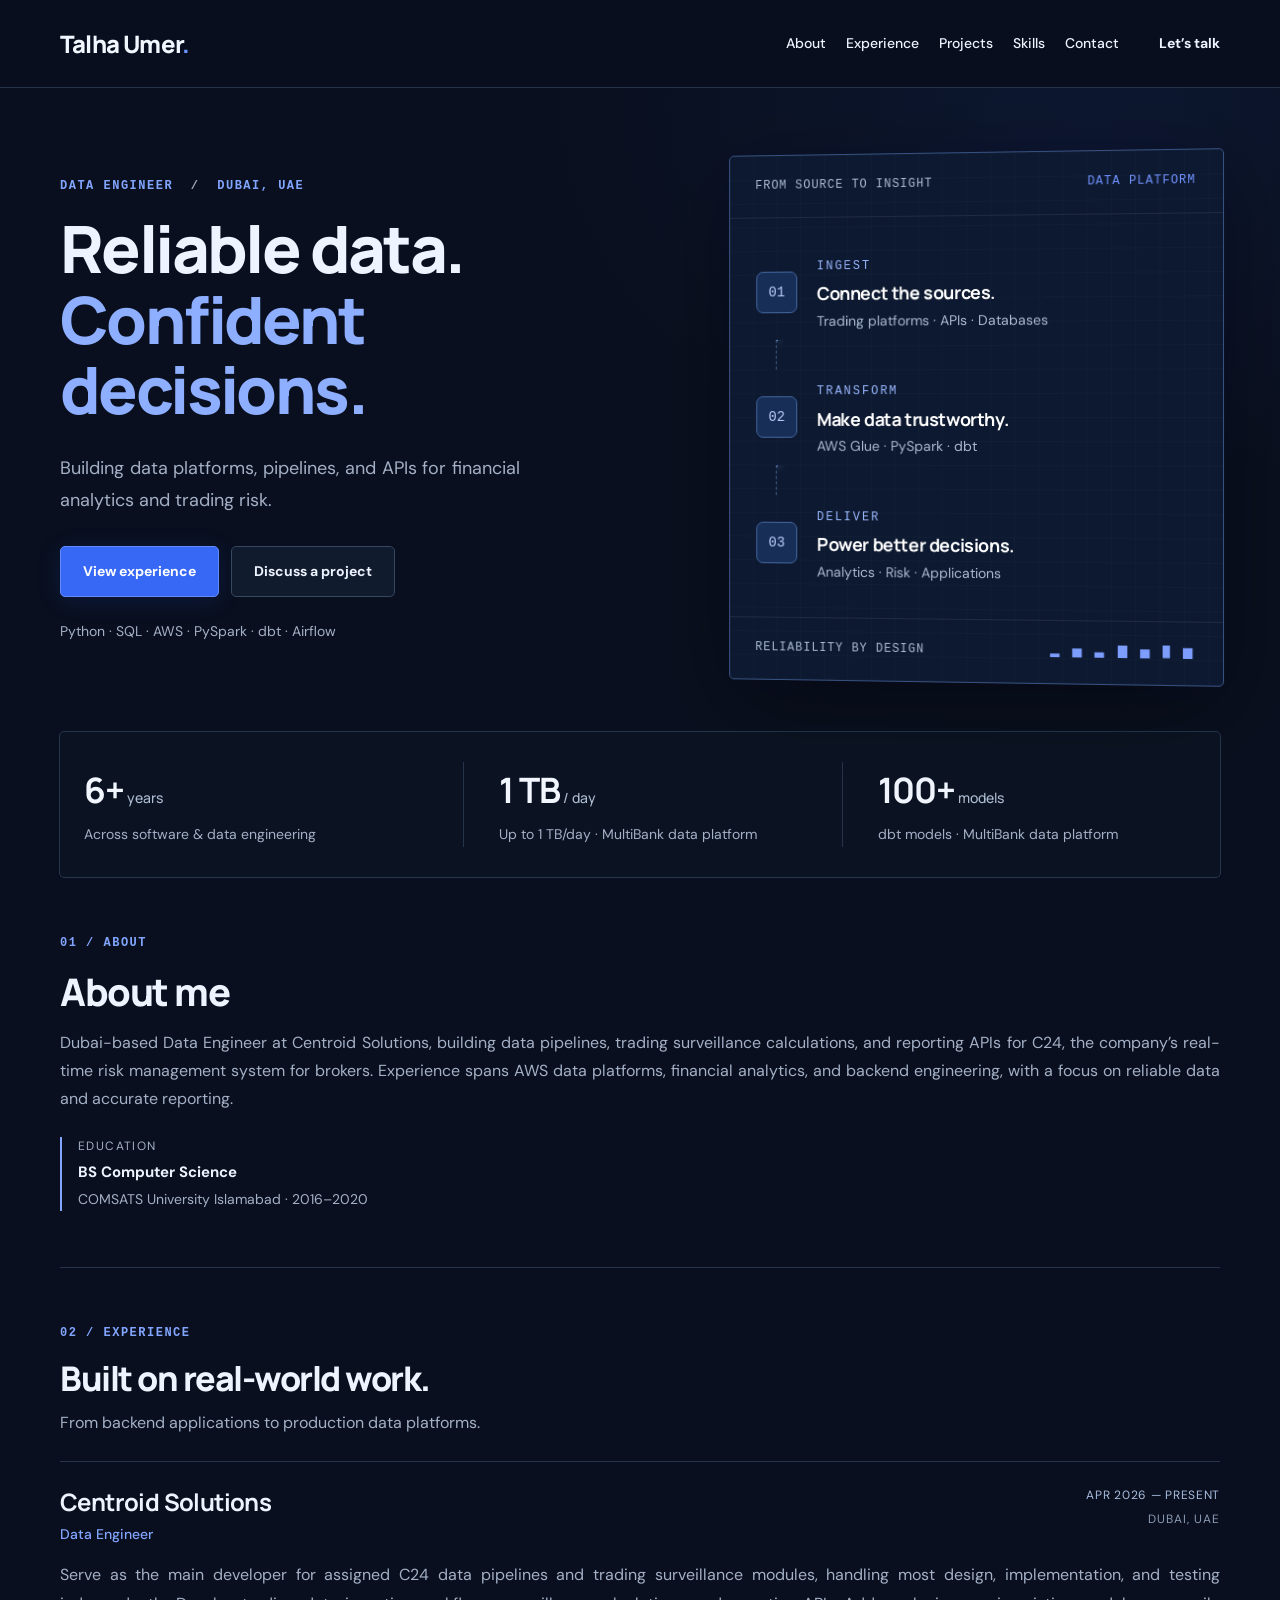
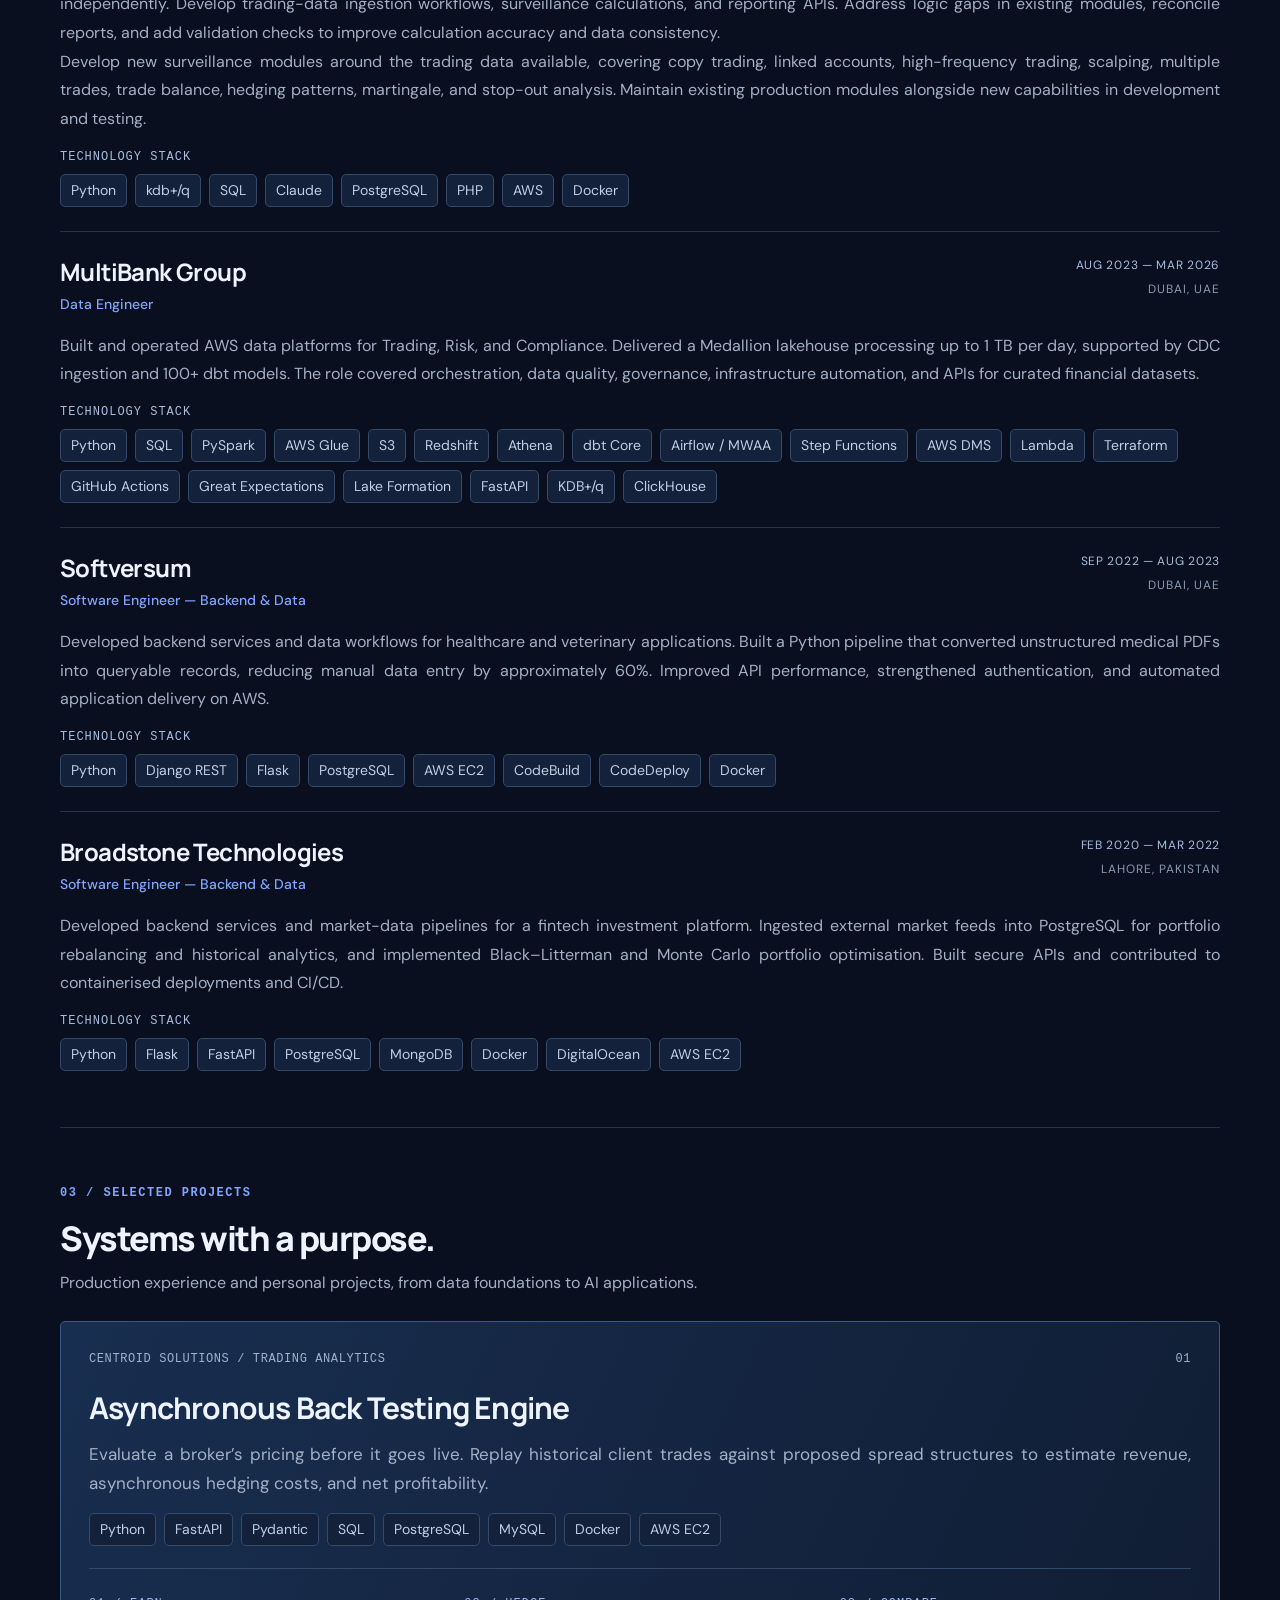
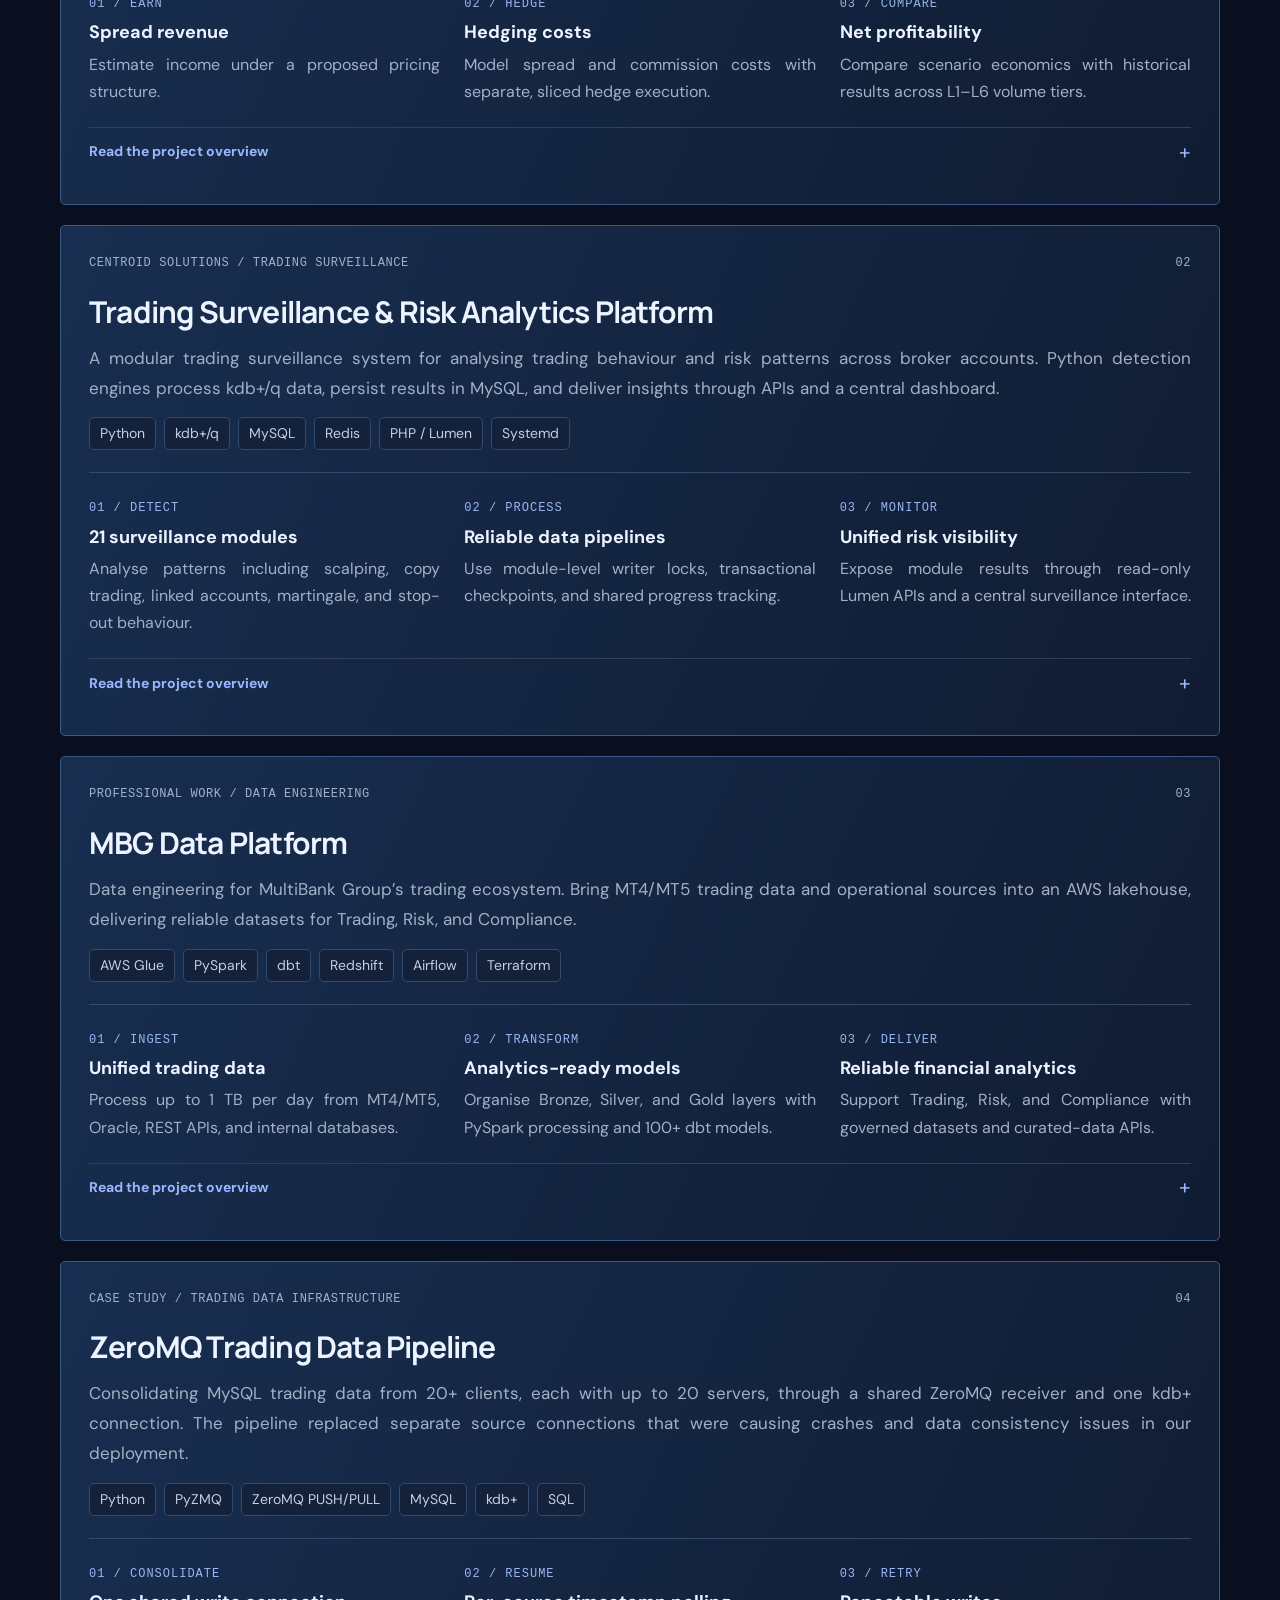
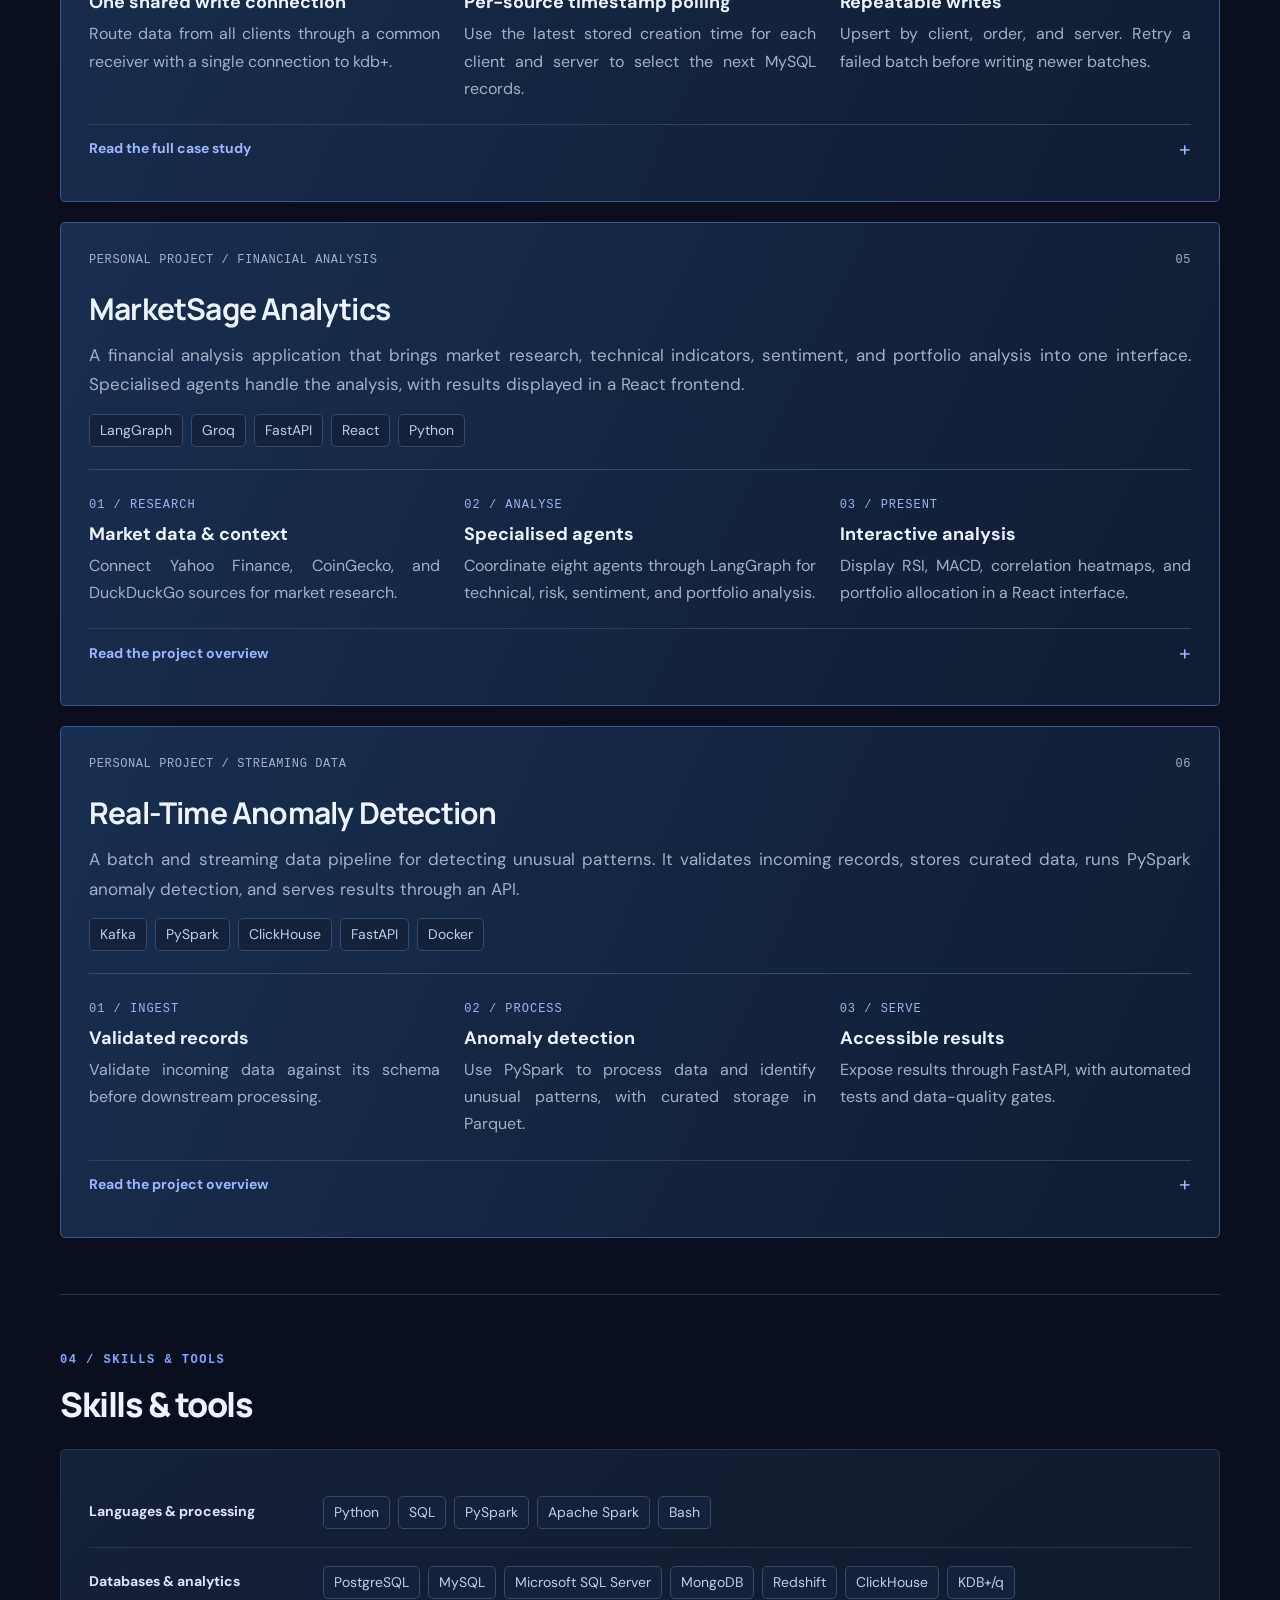
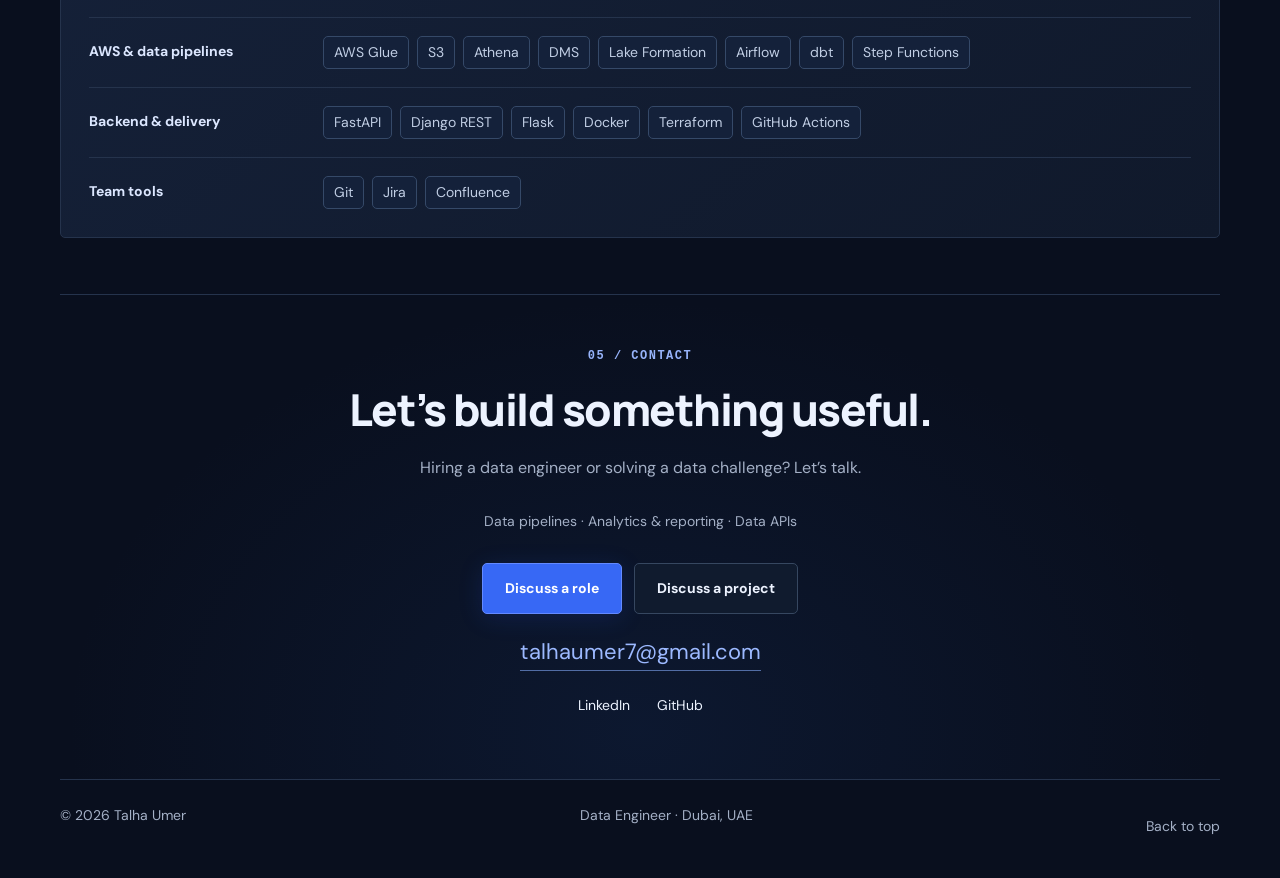
==== commit 16d7ad29: "Add trading surveillance case study using existing project layout" ====
--- a/index.html
+++ b/index.html
@@ -5,8 +5,8 @@
 <section class="metrics" aria-label="Career highlights"><div><strong>6+<span> years</span></strong><p>Across software & data engineering</p></div><div><strong>1 TB<span> / day</span></strong><p>Up to 1 TB/day · MultiBank data platform</p></div><div><strong>100+<span> models</span></strong><p>dbt models · MultiBank data platform</p></div></section>
 <section id="about" class="section about"><div><p class="eyebrow">01 / ABOUT</p><h2>About me</h2><p>Dubai-based Data Engineer at Centroid Solutions, building data pipelines, trading surveillance calculations, and reporting APIs for C24, the company’s real-time risk management system for brokers. Experience spans AWS data platforms, financial analytics, and backend engineering, with a focus on reliable data and accurate reporting.</p><div class="education"><small>EDUCATION</small><strong>BS Computer Science</strong><span>COMSATS University Islamabad · 2016–2020</span></div></div></section>
 <section id="experience" class="section experience"><div class="section-heading"><div><p class="eyebrow">02 / EXPERIENCE</p><h2>Built on real-world work.</h2></div><p>From backend applications to production data platforms.</p></div><div class="timeline"><article><div class="role-meta"><div class="role-top"><span><time datetime="2026-04-01">APR 2026</time> — PRESENT</span><span>DUBAI, UAE</span></div><h3>Centroid Solutions</h3><h4>Data Engineer</h4></div><div class="role-description"><p>Serve as the main developer for assigned C24 data pipelines and trading surveillance modules, handling most design, implementation, and testing independently. Develop trading-data ingestion workflows, surveillance calculations, and reporting APIs. Address logic gaps in existing modules, reconcile reports, and add validation checks to improve calculation accuracy and data consistency.</p><p>Develop new surveillance modules around the trading data available, covering copy trading, linked accounts, high-frequency trading, scalping, multiple trades, trade balance, hedging patterns, martingale, and stop-out analysis. Maintain existing production modules alongside new capabilities in development and testing.</p><div class="job-stack"><h5>TECHNOLOGY STACK</h5><div class="tags"><span>Python</span><span>kdb+/q</span><span>SQL</span><span>Claude</span><span>PostgreSQL</span><span>PHP</span><span>AWS</span><span>Docker</span></div></div></div></article><article><div class="role-meta"><div class="role-top"><span>AUG 2023 — <time datetime="2026-03-31">MAR 2026</time></span><span>DUBAI, UAE</span></div><h3>MultiBank Group</h3><h4>Data Engineer</h4></div><div class="role-description"><p>Built and operated AWS data platforms for Trading, Risk, and Compliance. Delivered a Medallion lakehouse processing up to 1 TB per day, supported by CDC ingestion and 100+ dbt models. The role covered orchestration, data quality, governance, infrastructure automation, and APIs for curated financial datasets.</p><div class="job-stack"><h5>TECHNOLOGY STACK</h5><div class="tags"><span>Python</span><span>SQL</span><span>PySpark</span><span>AWS Glue</span><span>S3</span><span>Redshift</span><span>Athena</span><span>dbt Core</span><span>Airflow / MWAA</span><span>Step Functions</span><span>AWS DMS</span><span>Lambda</span><span>Terraform</span><span>GitHub Actions</span><span>Great Expectations</span><span>Lake Formation</span><span>FastAPI</span><span>KDB+/q</span><span>ClickHouse</span></div></div></div></article><article><div class="role-meta"><div class="role-top"><span>SEP 2022 — AUG 2023</span><span>DUBAI, UAE</span></div><h3>Softversum</h3><h4>Software Engineer — Backend & Data</h4></div><div class="role-description"><p>Developed backend services and data workflows for healthcare and veterinary applications. Built a Python pipeline that converted unstructured medical PDFs into queryable records, reducing manual data entry by approximately 60%. Improved API performance, strengthened authentication, and automated application delivery on AWS.</p><div class="job-stack"><h5>TECHNOLOGY STACK</h5><div class="tags"><span>Python</span><span>Django REST</span><span>Flask</span><span>PostgreSQL</span><span>AWS EC2</span><span>CodeBuild</span><span>CodeDeploy</span><span>Docker</span></div></div></div></article><article><div class="role-meta"><div class="role-top"><span>FEB 2020 — MAR 2022</span><span>LAHORE, PAKISTAN</span></div><h3>Broadstone Technologies</h3><h4>Software Engineer — Backend & Data</h4></div><div class="role-description"><p>Developed backend services and market-data pipelines for a fintech investment platform. Ingested external market feeds into PostgreSQL for portfolio rebalancing and historical analytics, and implemented Black–Litterman and Monte Carlo portfolio optimisation. Built secure APIs and contributed to containerised deployments and CI/CD.</p><div class="job-stack"><h5>TECHNOLOGY STACK</h5><div class="tags"><span>Python</span><span>Flask</span><span>FastAPI</span><span>PostgreSQL</span><span>MongoDB</span><span>Docker</span><span>DigitalOcean</span><span>AWS EC2</span></div></div></div></article></div></section>
-<section id="work" class="section"><div class="section-heading"><div><p class="eyebrow">03 / SELECTED PROJECTS</p><h2>Systems with a purpose.</h2></div><p>Production experience and personal projects, from data foundations to AI applications.</p></div><div class="projects"><article class="project backtest"><div class="project-top"><span>CENTROID SOLUTIONS / TRADING ANALYTICS</span><span>01</span></div><div class="backtest-layout"><div><h3>Asynchronous Back Testing Engine</h3><p class="backtest-intro">Evaluate a broker’s pricing before it goes live. Replay historical client trades against proposed spread structures to estimate revenue, asynchronous hedging costs, and net profitability.</p><div class="tags"><span>Python</span><span>FastAPI</span><span>Pydantic</span><span>SQL</span><span>PostgreSQL</span><span>MySQL</span><span>Docker</span><span>AWS EC2</span></div></div><div class="backtest-outcomes" aria-label="Backtest outputs"><div><span>01 / EARN</span><h4>Spread revenue</h4><p>Estimate income under a proposed pricing structure.</p></div><div><span>02 / HEDGE</span><h4>Hedging costs</h4><p>Model spread and commission costs with separate, sliced hedge execution.</p></div><div><span>03 / COMPARE</span><h4>Net profitability</h4><p>Compare scenario economics with historical results across L1–L6 volume tiers.</p></div></div></div><details><summary>Read the project overview</summary><div class="detail-copy backtest-detail"><div><h4>Engineering ownership</h4><p>Owned end-to-end engineering at Centroid Solutions, including data pipelines, datasets, calculation implementation, and backend APIs. Translated financial rules defined by risk and business specialists into the engine’s processing and calculations.</p></div><div><h4>The business problem</h4><p>Pricing that is too tight can erode hedging margins; pricing that is too wide can discourage client flow. A single spread structure can also misprice different trade sizes.</p></div><div><h4>How it works</h4><p>The engine groups historical client trades into six volume tiers, L1–L6, and evaluates proposed spread structures. Client fills and broker hedge orders run on separate timelines, with hedges sliced into smaller orders.</p></div><div><h4>Technology and deployment</h4><p>Built with Python and SQL, with FastAPI endpoints and Pydantic models, using data from MySQL and PostgreSQL. Packaged as a Docker image and deployed on AWS EC2.</p></div><div><h4>What it enables</h4><p>Teams can compare pricing scenarios, inspect revenue and estimated hedging costs by tier, and identify pricing imbalances before changing production settings. Results are scenario estimates rather than guaranteed trading outcomes.</p></div></div></details></article><article class="project backtest"><div class="project-top"><span>PROFESSIONAL WORK / DATA ENGINEERING</span><span>02</span></div><div class="backtest-layout"><div><h3>MBG Data Platform</h3><p class="backtest-intro">Data engineering for MultiBank Group’s trading ecosystem. Bring MT4/MT5 trading data and operational sources into an AWS lakehouse, delivering reliable datasets for Trading, Risk, and Compliance.</p><div class="tags"><span>AWS Glue</span><span>PySpark</span><span>dbt</span><span>Redshift</span><span>Airflow</span><span>Terraform</span></div></div><div class="backtest-outcomes" aria-label="Data platform capabilities"><div><span>01 / INGEST</span><h4>Unified trading data</h4><p>Process up to 1 TB per day from MT4/MT5, Oracle, REST APIs, and internal databases.</p></div><div><span>02 / TRANSFORM</span><h4>Analytics-ready models</h4><p>Organise Bronze, Silver, and Gold layers with PySpark processing and 100+ dbt models.</p></div><div><span>03 / DELIVER</span><h4>Reliable financial analytics</h4><p>Support Trading, Risk, and Compliance with governed datasets and curated-data APIs.</p></div></div></div><details><summary>Read the project overview</summary><div class="detail-copy backtest-detail"><div><h4>The business problem</h4><p>Trading and operational data arrives from multiple platforms and systems. Trading, Risk, and Compliance teams need consistent, reliable datasets for analysis and reporting.</p></div><div><h4>How it works</h4><p>AWS ingestion and CDC pipelines feed a Medallion lakehouse. PySpark handles transformation and deduplication, while dbt models implement incremental processing, star schemas, and SCD Type 2. Airflow and Step Functions coordinate delivery.</p></div><div><h4>What it enables</h4><p>Analytics-ready data is supported by automated quality checks, Lake Formation governance, IAM access controls, and lineage. Terraform and GitHub Actions provide reproducible infrastructure and deployments, with FastAPI serving curated datasets.</p></div></div></details></article><article class="project backtest" id="zeromq-case-study">
-<div class="project-top"><span>CASE STUDY / TRADING DATA INFRASTRUCTURE</span><span>03</span></div>
+<section id="work" class="section"><div class="section-heading"><div><p class="eyebrow">03 / SELECTED PROJECTS</p><h2>Systems with a purpose.</h2></div><p>Production experience and personal projects, from data foundations to AI applications.</p></div><div class="projects"><article class="project backtest"><div class="project-top"><span>CENTROID SOLUTIONS / TRADING ANALYTICS</span><span>01</span></div><div class="backtest-layout"><div><h3>Asynchronous Back Testing Engine</h3><p class="backtest-intro">Evaluate a broker’s pricing before it goes live. Replay historical client trades against proposed spread structures to estimate revenue, asynchronous hedging costs, and net profitability.</p><div class="tags"><span>Python</span><span>FastAPI</span><span>Pydantic</span><span>SQL</span><span>PostgreSQL</span><span>MySQL</span><span>Docker</span><span>AWS EC2</span></div></div><div class="backtest-outcomes" aria-label="Backtest outputs"><div><span>01 / EARN</span><h4>Spread revenue</h4><p>Estimate income under a proposed pricing structure.</p></div><div><span>02 / HEDGE</span><h4>Hedging costs</h4><p>Model spread and commission costs with separate, sliced hedge execution.</p></div><div><span>03 / COMPARE</span><h4>Net profitability</h4><p>Compare scenario economics with historical results across L1–L6 volume tiers.</p></div></div></div><details><summary>Read the project overview</summary><div class="detail-copy backtest-detail"><div><h4>Engineering ownership</h4><p>Owned end-to-end engineering at Centroid Solutions, including data pipelines, datasets, calculation implementation, and backend APIs. Translated financial rules defined by risk and business specialists into the engine’s processing and calculations.</p></div><div><h4>The business problem</h4><p>Pricing that is too tight can erode hedging margins; pricing that is too wide can discourage client flow. A single spread structure can also misprice different trade sizes.</p></div><div><h4>How it works</h4><p>The engine groups historical client trades into six volume tiers, L1–L6, and evaluates proposed spread structures. Client fills and broker hedge orders run on separate timelines, with hedges sliced into smaller orders.</p></div><div><h4>Technology and deployment</h4><p>Built with Python and SQL, with FastAPI endpoints and Pydantic models, using data from MySQL and PostgreSQL. Packaged as a Docker image and deployed on AWS EC2.</p></div><div><h4>What it enables</h4><p>Teams can compare pricing scenarios, inspect revenue and estimated hedging costs by tier, and identify pricing imbalances before changing production settings. Results are scenario estimates rather than guaranteed trading outcomes.</p></div></div></details></article><article class="project backtest"><div class="project-top"><span>CENTROID SOLUTIONS / TRADING SURVEILLANCE</span><span>02</span></div><div class="backtest-layout"><div><h3>Trading Surveillance &amp; Risk Analytics Platform</h3><p class="backtest-intro">A modular trading surveillance system for analysing trading behaviour and risk patterns across broker accounts. Python detection engines process kdb+/q data, persist results in MySQL, and deliver insights through APIs and a central dashboard.</p><div class="tags"><span>Python</span><span>kdb+/q</span><span>MySQL</span><span>Redis</span><span>PHP / Lumen</span><span>Systemd</span></div></div><div class="backtest-outcomes" aria-label="Surveillance platform capabilities"><div><span>01 / DETECT</span><h4>21 surveillance modules</h4><p>Analyse patterns including scalping, copy trading, linked accounts, martingale, and stop-out behaviour.</p></div><div><span>02 / PROCESS</span><h4>Reliable data pipelines</h4><p>Use module-level writer locks, transactional checkpoints, and shared progress tracking.</p></div><div><span>03 / MONITOR</span><h4>Unified risk visibility</h4><p>Expose module results through read-only Lumen APIs and a central surveillance interface.</p></div></div></div><details><summary>Read the project overview</summary><div class="detail-copy backtest-detail"><div><h4>The business problem</h4><p>Trading surveillance involves multiple detection rules, data sources, and operational workflows. A consistent processing and reporting layer makes the results easier to validate, monitor, and investigate.</p></div><div><h4>Architecture and data flow</h4><p>kdb+/q trading datasets feed rule-specific Python engines. Engines store surveillance results and progress in MySQL transactions; most modules use Redis for cache versioning. Read-only Lumen APIs serve a standalone surveillance UI with an overview and module pages. Some modules have different storage or data-access paths.</p></div><div><h4>Detection coverage</h4><p>The platform contains 21 modules covering high-frequency trading, multiple trades, trade balance, copy trading, scalping, linked accounts, off-market activity, stop-out, swap rollover, martingale/grid, concentration, coordinated bursts, real edge, risk scoring, negative-balance protection, behaviour changes, session gaps, dividend rollover, insider positioning, introducing-broker churn, and drawdown.</p></div><div><h4>Reliability and operations</h4><p>Shared utilities manage database access, settings, logging, and q integration. Module-level MySQL writer locks prevent concurrent writers, while transactionally recorded checkpoints support monitoring and recovery. Engines can be supervised through GNU Screen or plugin-managed Systemd services, with health checks and offline tests.</p></div><div><h4>Engineering contribution</h4><p>Contributed to trading surveillance modules, calculation logic, reporting APIs, reconciliation, validation, and maintenance within Centroid Solutions’ C24 RMS platform. The case study describes platform capabilities, not exclusive authorship of every module.</p></div></div></details></article><article class="project backtest"><div class="project-top"><span>PROFESSIONAL WORK / DATA ENGINEERING</span><span>03</span></div><div class="backtest-layout"><div><h3>MBG Data Platform</h3><p class="backtest-intro">Data engineering for MultiBank Group’s trading ecosystem. Bring MT4/MT5 trading data and operational sources into an AWS lakehouse, delivering reliable datasets for Trading, Risk, and Compliance.</p><div class="tags"><span>AWS Glue</span><span>PySpark</span><span>dbt</span><span>Redshift</span><span>Airflow</span><span>Terraform</span></div></div><div class="backtest-outcomes" aria-label="Data platform capabilities"><div><span>01 / INGEST</span><h4>Unified trading data</h4><p>Process up to 1 TB per day from MT4/MT5, Oracle, REST APIs, and internal databases.</p></div><div><span>02 / TRANSFORM</span><h4>Analytics-ready models</h4><p>Organise Bronze, Silver, and Gold layers with PySpark processing and 100+ dbt models.</p></div><div><span>03 / DELIVER</span><h4>Reliable financial analytics</h4><p>Support Trading, Risk, and Compliance with governed datasets and curated-data APIs.</p></div></div></div><details><summary>Read the project overview</summary><div class="detail-copy backtest-detail"><div><h4>The business problem</h4><p>Trading and operational data arrives from multiple platforms and systems. Trading, Risk, and Compliance teams need consistent, reliable datasets for analysis and reporting.</p></div><div><h4>How it works</h4><p>AWS ingestion and CDC pipelines feed a Medallion lakehouse. PySpark handles transformation and deduplication, while dbt models implement incremental processing, star schemas, and SCD Type 2. Airflow and Step Functions coordinate delivery.</p></div><div><h4>What it enables</h4><p>Analytics-ready data is supported by automated quality checks, Lake Formation governance, IAM access controls, and lineage. Terraform and GitHub Actions provide reproducible infrastructure and deployments, with FastAPI serving curated datasets.</p></div></div></details></article><article class="project backtest" id="zeromq-case-study">
+<div class="project-top"><span>CASE STUDY / TRADING DATA INFRASTRUCTURE</span><span>04</span></div>
 <div class="backtest-layout"><div><h3>ZeroMQ Trading Data Pipeline</h3>
 <p class="backtest-intro">Consolidating MySQL trading data from 20+ clients, each with up to 20 servers, through a shared ZeroMQ receiver and one kdb+ connection. The pipeline replaced separate source connections that were causing crashes and data consistency issues in our deployment.</p>
 <div class="tags"><span>Python</span><span>PyZMQ</span><span>ZeroMQ PUSH/PULL</span><span>MySQL</span><span>kdb+</span><span>SQL</span></div></div>
@@ -19,6 +19,6 @@
 <section><h4>The result</h4><p>The shared service and single kdb+ connection worked reliably in our deployment and addressed the instability we had seen with separate source connections. The improvement is based on operational experience; throughput, latency, and incident-reduction measurements are not included in this case study.</p></section>
 <section><h4>Recovery boundaries and trade-offs</h4><p>ZeroMQ accepting a message does not by itself confirm that kdb+ has stored it. Restart recovery also depends on how pending batches are retained or recovered from MySQL. A maximum creation timestamp can miss older rows that become visible after the timestamp advances, and creation-time polling alone does not capture later updates or deletions.</p><p>The shared writer simplifies connections but is also a common failure point. A blocked batch can delay other clients. These boundaries matter when evaluating durability, monitoring, and future recovery improvements; this design is not presented as an exactly-once or zero-data-loss guarantee.</p></section>
 <section class="case-references"><h4>Technical references</h4><p>Implementation details above describe our deployment. Messaging and acknowledgement boundaries are documented in the <a href="https://libzmq.readthedocs.io/en/latest/zmq_socket.html" target="_blank" rel="noopener noreferrer">ZeroMQ socket reference</a>, <a href="https://libzmq.readthedocs.io/en/latest/zmq_send.html" target="_blank" rel="noopener noreferrer">ZeroMQ send reference</a>, and <a href="https://code.kx.com/q/basics/ipc/" target="_blank" rel="noopener noreferrer">KX IPC documentation</a>.</p></section>
-</div></details></article><article class="project backtest"><div class="project-top"><span>PERSONAL PROJECT / FINANCIAL ANALYSIS</span><span>04</span></div><div class="backtest-layout"><div><h3>MarketSage Analytics</h3><p class="backtest-intro">A financial analysis application that brings market research, technical indicators, sentiment, and portfolio analysis into one interface. Specialised agents handle the analysis, with results displayed in a React frontend.</p><div class="tags"><span>LangGraph</span><span>Groq</span><span>FastAPI</span><span>React</span><span>Python</span></div></div><div class="backtest-outcomes" aria-label="Project capabilities"><div><span>01 / RESEARCH</span><h4>Market data &amp; context</h4><p>Connect Yahoo Finance, CoinGecko, and DuckDuckGo sources for market research.</p></div><div><span>02 / ANALYSE</span><h4>Specialised agents</h4><p>Coordinate eight agents through LangGraph for technical, risk, sentiment, and portfolio analysis.</p></div><div><span>03 / PRESENT</span><h4>Interactive analysis</h4><p>Display RSI, MACD, correlation heatmaps, and portfolio allocation in a React interface.</p></div></div></div><details><summary>Read the project overview</summary><div class="detail-copy backtest-detail"><div><h4>The business problem</h4><p>Financial analysis draws on different data sources and methods. This project brings those inputs together so research, indicators, and portfolio views can be reviewed in one place.</p></div><div><h4>How it works</h4><p>LangGraph coordinates the agents using Groq’s Llama model. FastAPI exposes their analysis to the React frontend. A mock-LLM fallback supports offline development.</p></div><div><h4>What it enables</h4><p>Users can explore market research and financial indicators through a single application. The project is containerised with Docker and designed for deployment to Hugging Face Spaces.</p></div></div></details></article><article class="project backtest"><div class="project-top"><span>PERSONAL PROJECT / STREAMING DATA</span><span>05</span></div><div class="backtest-layout"><div><h3>Real-Time Anomaly Detection</h3><p class="backtest-intro">A batch and streaming data pipeline for detecting unusual patterns. It validates incoming records, stores curated data, runs PySpark anomaly detection, and serves results through an API.</p><div class="tags"><span>Kafka</span><span>PySpark</span><span>ClickHouse</span><span>FastAPI</span><span>Docker</span></div></div><div class="backtest-outcomes" aria-label="Project capabilities"><div><span>01 / INGEST</span><h4>Validated records</h4><p>Validate incoming data against its schema before downstream processing.</p></div><div><span>02 / PROCESS</span><h4>Anomaly detection</h4><p>Use PySpark to process data and identify unusual patterns, with curated storage in Parquet.</p></div><div><span>03 / SERVE</span><h4>Accessible results</h4><p>Expose results through FastAPI, with automated tests and data-quality gates.</p></div></div></div><details><summary>Read the project overview</summary><div class="detail-copy backtest-detail"><div><h4>The business problem</h4><p>Streaming analysis needs consistent input data and a reliable path from ingestion to results. This project combines those stages in an end-to-end pipeline.</p></div><div><h4>How it works</h4><p>The pipeline uses Kafka, PySpark, and ClickHouse alongside Parquet storage. It supports batch and streaming processing, with FastAPI providing the serving layer.</p></div><div><h4>What it enables</h4><p>The project provides a containerised workflow for ingesting records, detecting anomalies, and exposing results. Automated tests and data-quality gates check the pipeline along the way.</p></div></div></details></article></div></section>
+</div></details></article><article class="project backtest"><div class="project-top"><span>PERSONAL PROJECT / FINANCIAL ANALYSIS</span><span>05</span></div><div class="backtest-layout"><div><h3>MarketSage Analytics</h3><p class="backtest-intro">A financial analysis application that brings market research, technical indicators, sentiment, and portfolio analysis into one interface. Specialised agents handle the analysis, with results displayed in a React frontend.</p><div class="tags"><span>LangGraph</span><span>Groq</span><span>FastAPI</span><span>React</span><span>Python</span></div></div><div class="backtest-outcomes" aria-label="Project capabilities"><div><span>01 / RESEARCH</span><h4>Market data &amp; context</h4><p>Connect Yahoo Finance, CoinGecko, and DuckDuckGo sources for market research.</p></div><div><span>02 / ANALYSE</span><h4>Specialised agents</h4><p>Coordinate eight agents through LangGraph for technical, risk, sentiment, and portfolio analysis.</p></div><div><span>03 / PRESENT</span><h4>Interactive analysis</h4><p>Display RSI, MACD, correlation heatmaps, and portfolio allocation in a React interface.</p></div></div></div><details><summary>Read the project overview</summary><div class="detail-copy backtest-detail"><div><h4>The business problem</h4><p>Financial analysis draws on different data sources and methods. This project brings those inputs together so research, indicators, and portfolio views can be reviewed in one place.</p></div><div><h4>How it works</h4><p>LangGraph coordinates the agents using Groq’s Llama model. FastAPI exposes their analysis to the React frontend. A mock-LLM fallback supports offline development.</p></div><div><h4>What it enables</h4><p>Users can explore market research and financial indicators through a single application. The project is containerised with Docker and designed for deployment to Hugging Face Spaces.</p></div></div></details></article><article class="project backtest"><div class="project-top"><span>PERSONAL PROJECT / STREAMING DATA</span><span>06</span></div><div class="backtest-layout"><div><h3>Real-Time Anomaly Detection</h3><p class="backtest-intro">A batch and streaming data pipeline for detecting unusual patterns. It validates incoming records, stores curated data, runs PySpark anomaly detection, and serves results through an API.</p><div class="tags"><span>Kafka</span><span>PySpark</span><span>ClickHouse</span><span>FastAPI</span><span>Docker</span></div></div><div class="backtest-outcomes" aria-label="Project capabilities"><div><span>01 / INGEST</span><h4>Validated records</h4><p>Validate incoming data against its schema before downstream processing.</p></div><div><span>02 / PROCESS</span><h4>Anomaly detection</h4><p>Use PySpark to process data and identify unusual patterns, with curated storage in Parquet.</p></div><div><span>03 / SERVE</span><h4>Accessible results</h4><p>Expose results through FastAPI, with automated tests and data-quality gates.</p></div></div></div><details><summary>Read the project overview</summary><div class="detail-copy backtest-detail"><div><h4>The business problem</h4><p>Streaming analysis needs consistent input data and a reliable path from ingestion to results. This project combines those stages in an end-to-end pipeline.</p></div><div><h4>How it works</h4><p>The pipeline uses Kafka, PySpark, and ClickHouse alongside Parquet storage. It supports batch and streaming processing, with FastAPI providing the serving layer.</p></div><div><h4>What it enables</h4><p>The project provides a containerised workflow for ingesting records, detecting anomalies, and exposing results. Automated tests and data-quality gates check the pipeline along the way.</p></div></div></details></article></div></section>
 <section id="skills" class="section skills"><div class="section-heading"><div><p class="eyebrow">04 / SKILLS &amp; TOOLS</p><h2>Skills &amp; tools</h2></div></div><div class="toolkit"><div><h4>Languages & processing</h4><div class="tags"><span>Python</span><span>SQL</span><span>PySpark</span><span>Apache Spark</span><span>Bash</span></div></div><div><h4>Databases & analytics</h4><div class="tags"><span>PostgreSQL</span><span>MySQL</span><span>Microsoft SQL Server</span><span>MongoDB</span><span>Redshift</span><span>ClickHouse</span><span>KDB+/q</span></div></div><div><h4>AWS & data pipelines</h4><div class="tags"><span>AWS Glue</span><span>S3</span><span>Athena</span><span>DMS</span><span>Lake Formation</span><span>Airflow</span><span>dbt</span><span>Step Functions</span></div></div><div><h4>Backend & delivery</h4><div class="tags"><span>FastAPI</span><span>Django REST</span><span>Flask</span><span>Docker</span><span>Terraform</span><span>GitHub Actions</span></div></div><div><h4>Team tools</h4><div class="tags"><span>Git</span><span>Jira</span><span>Confluence</span></div></div></div></section>
 <section class="contact" id="contact"><p class="eyebrow">05 / CONTACT</p><h2>Let’s build something useful.</h2><p class="contact-intro">Hiring a data engineer or solving a data challenge? Let’s talk.</p><p class="small-note" id="services">Data pipelines · Analytics &amp; reporting · Data APIs</p><div class="actions" style="justify-content:center;flex-wrap:wrap"><a class="button primary" href="mailto:talhaumer7@gmail.com?subject=Data%20engineering%20role%20enquiry">Discuss a role</a><a class="button secondary" href="mailto:talhaumer7@gmail.com?subject=Data%20engineering%20project%20enquiry">Discuss a project</a></div><a class="email" href="mailto:talhaumer7@gmail.com">talhaumer7@gmail.com</a><div class="socials"><a href="https://www.linkedin.com/in/talha-umer" target="_blank" rel="noopener noreferrer">LinkedIn</a><a href="https://github.com/talhaumer" target="_blank" rel="noopener noreferrer">GitHub</a></div></section></main><footer><span>© 2026 Talha Umer</span><span>Data Engineer · Dubai, UAE</span><a href="#">Back to top</a></footer><script src="animations.js" defer></script></body></html>
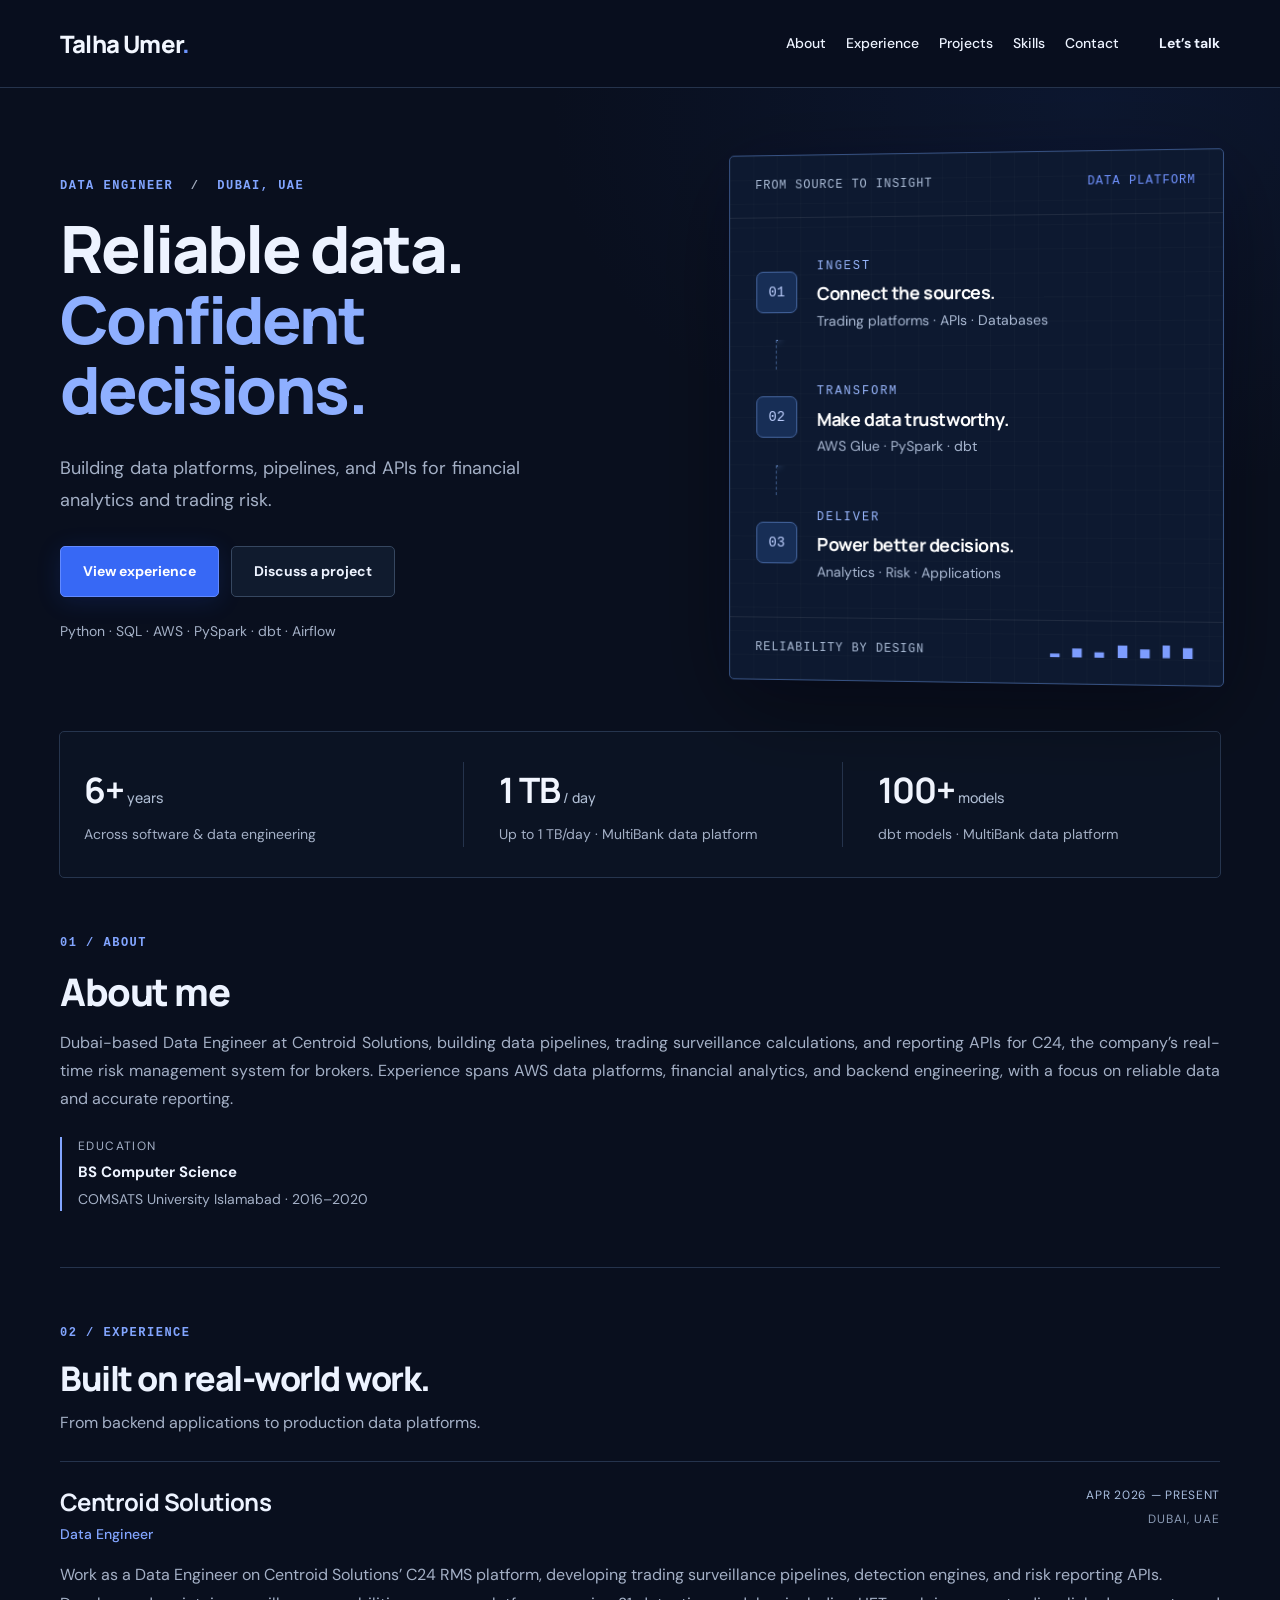
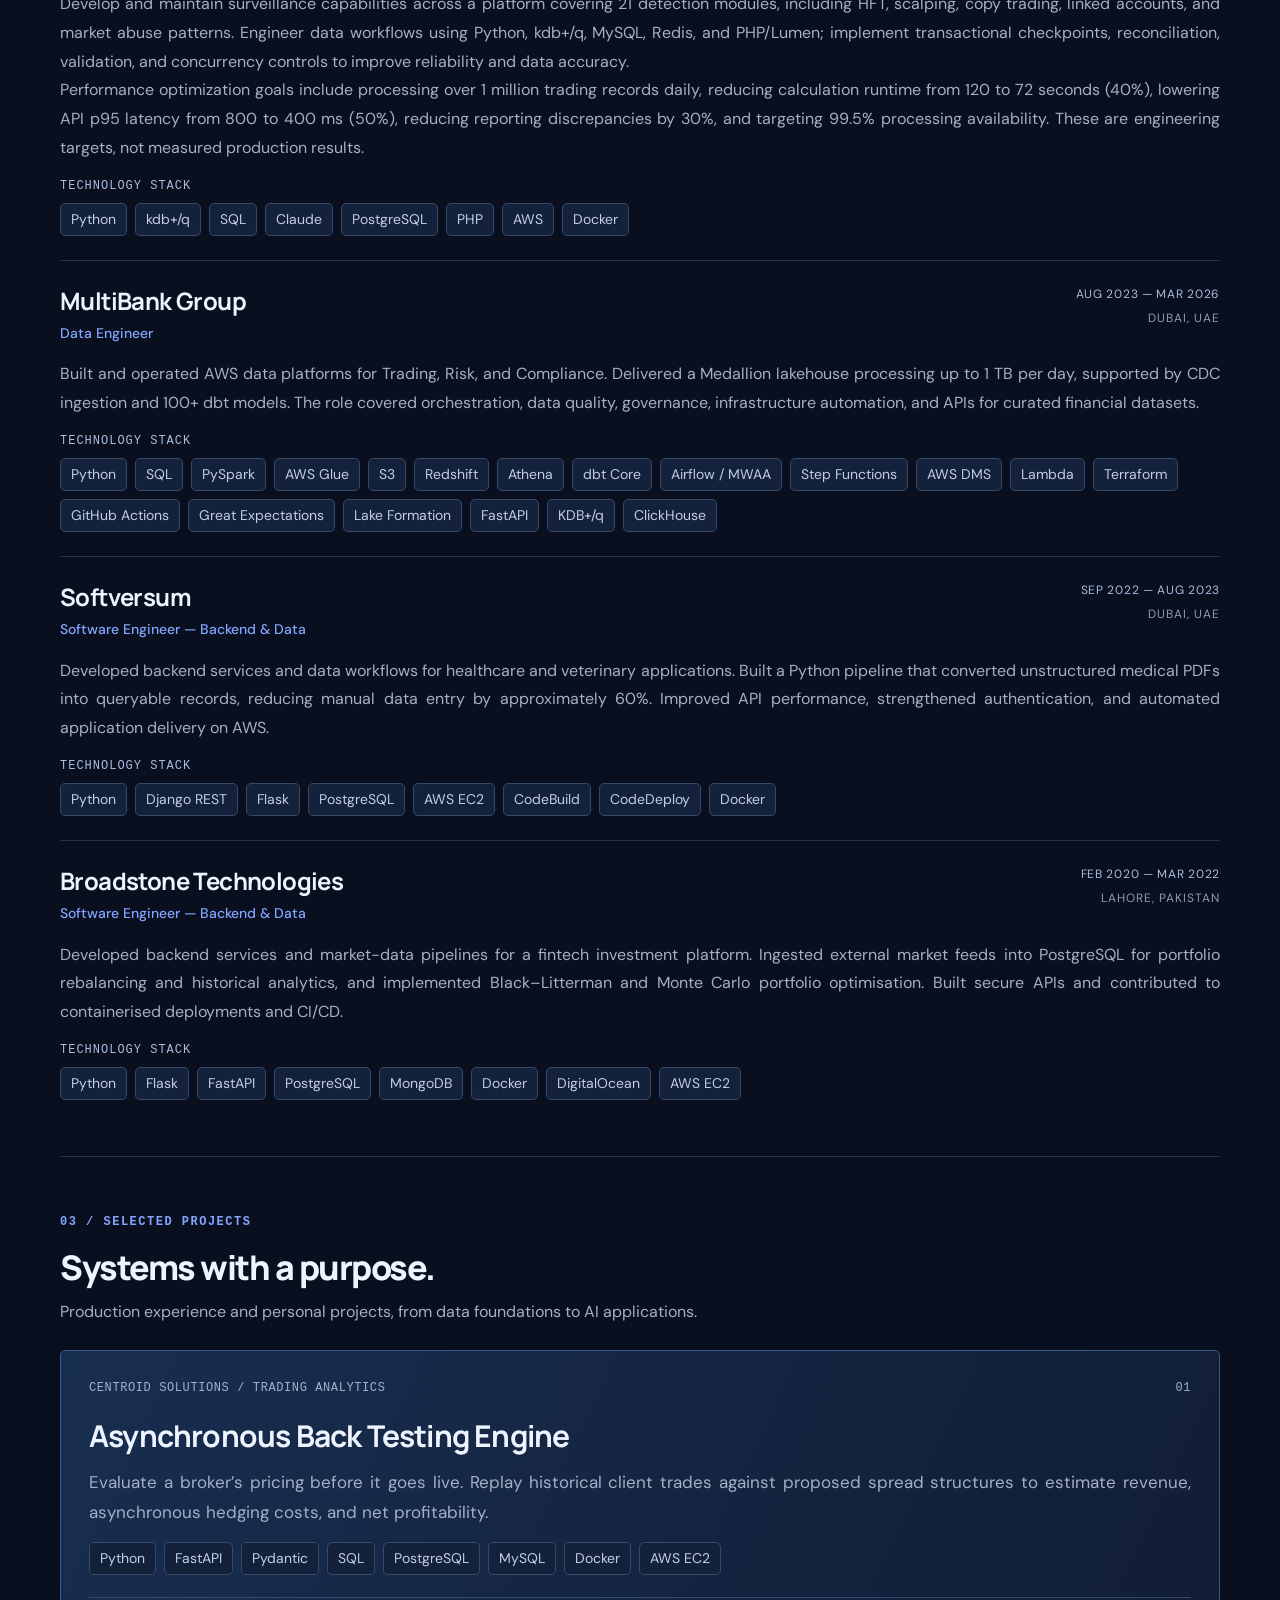
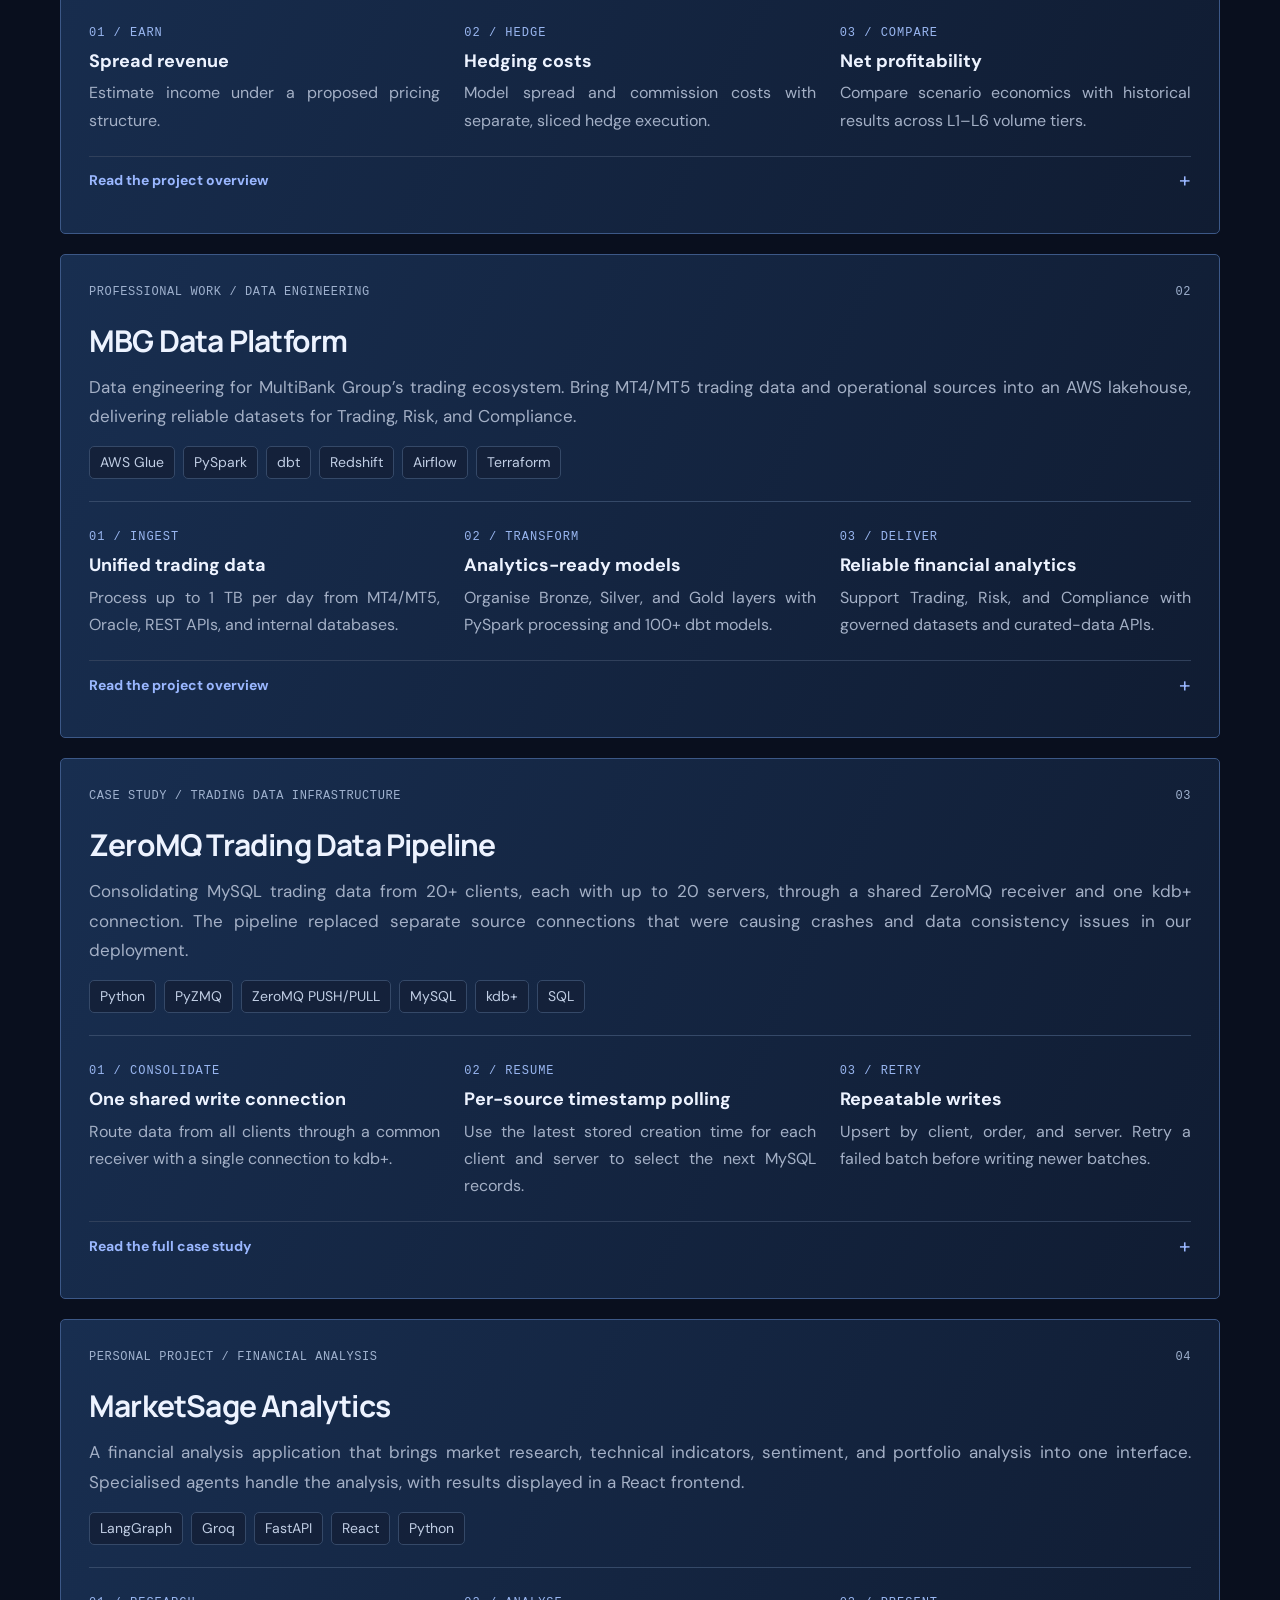
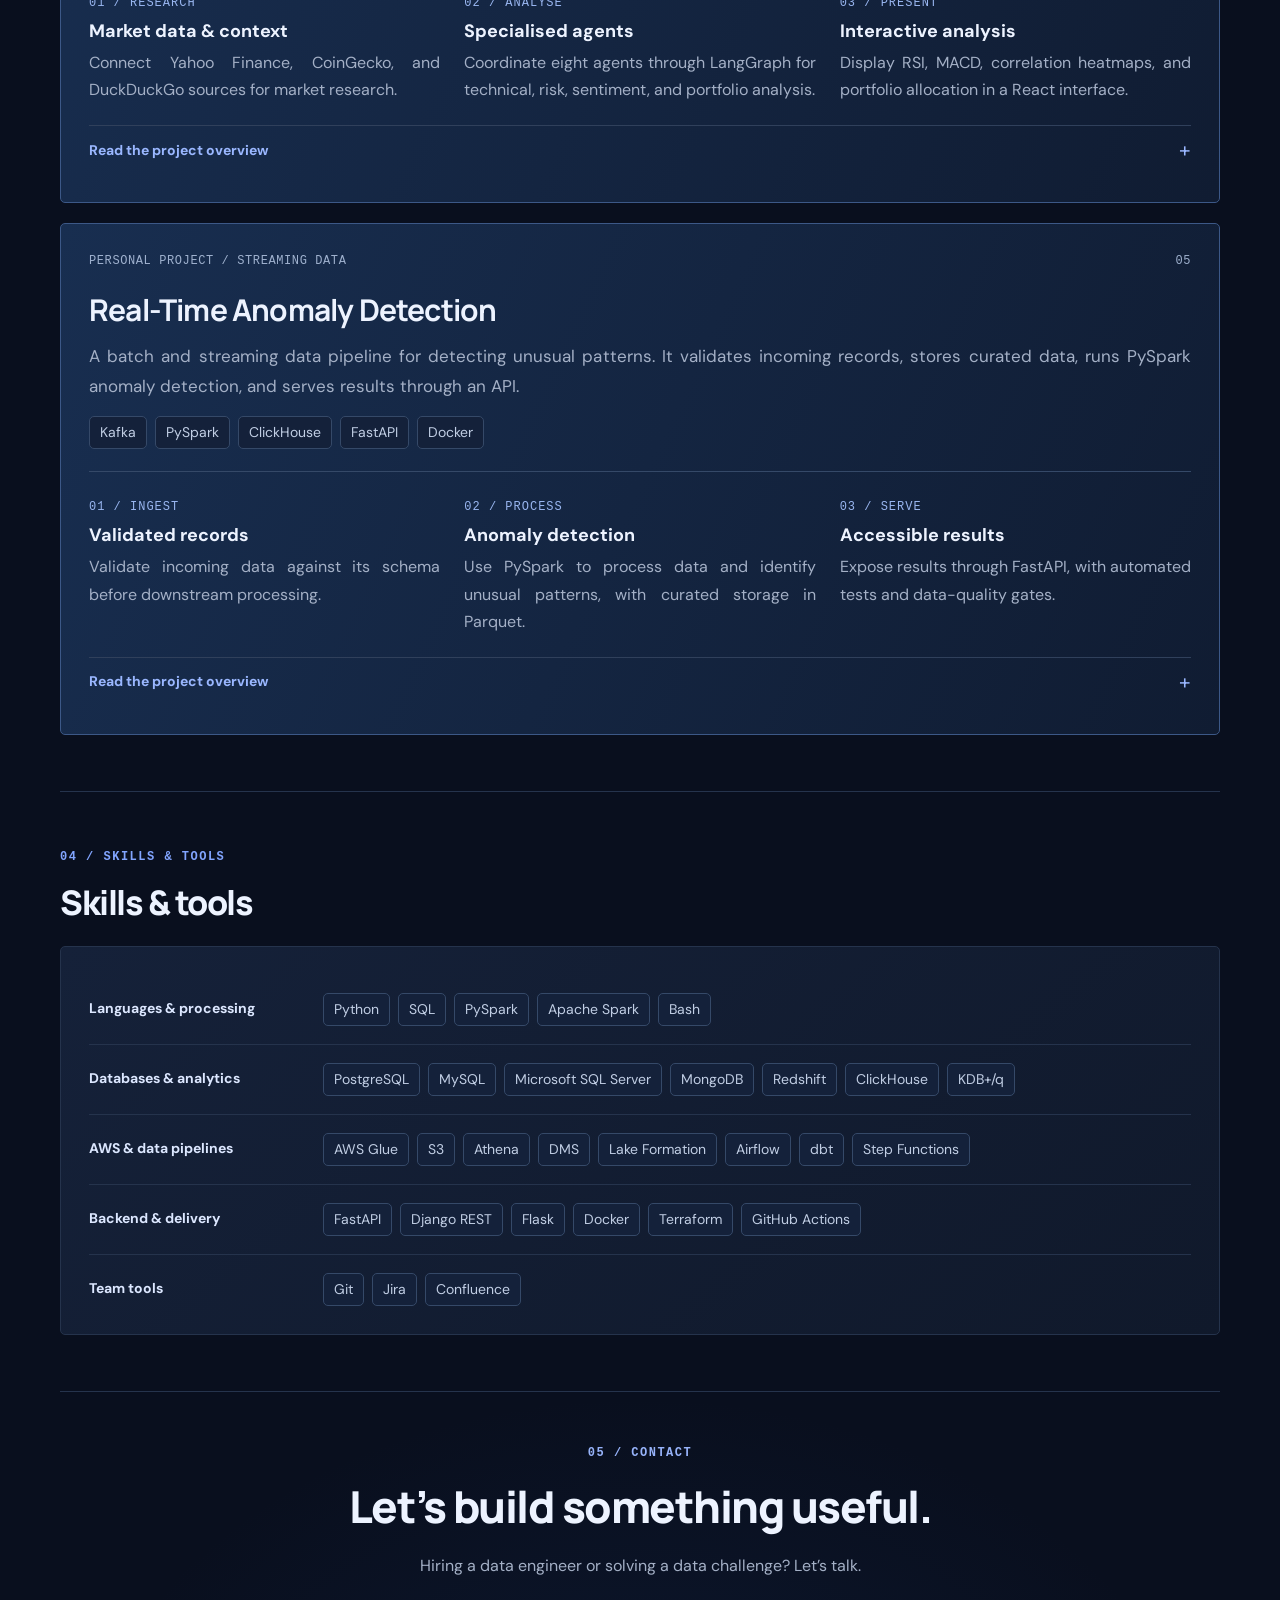
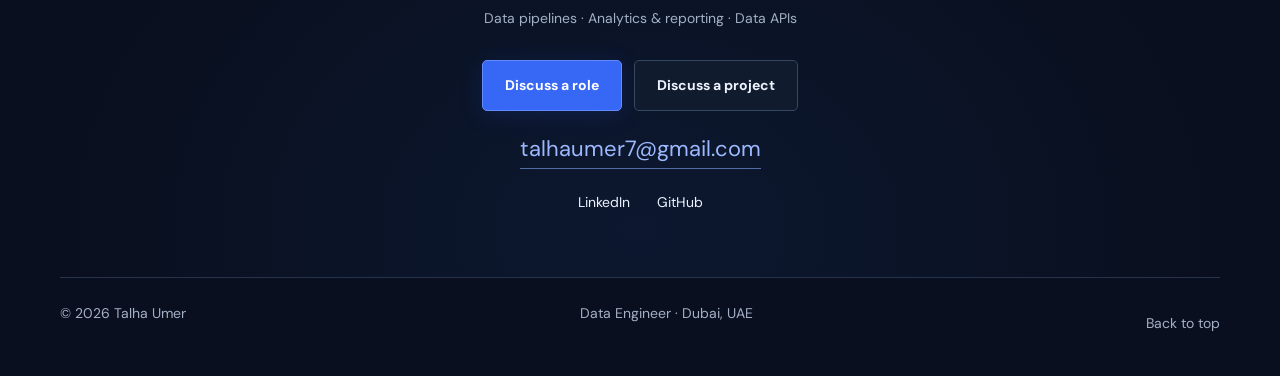
==== commit 7578b553: "Update Centroid Data Engineer experience with scoped achievements and explicit performance targets" ====
--- a/index.html
+++ b/index.html
@@ -4,9 +4,9 @@
 <main id="main"><section class="hero"><div class="hero-copy"><p class="eyebrow">DATA ENGINEER <span>/</span> DUBAI, UAE</p><h1>Reliable data.<br><em>Confident decisions.</em></h1><p class="intro">Building data platforms, pipelines, and APIs for financial analytics and trading risk.</p><div class="actions"><a class="button primary" href="#experience">View experience</a><a class="button secondary" href="#services">Discuss a project</a></div><p class="small-note">Python · SQL · AWS · PySpark · dbt · Airflow</p></div><aside class="blueprint" aria-label="Data platform expertise"><div class="panel-top"><span>FROM SOURCE TO INSIGHT</span><span>DATA PLATFORM</span></div><div class="flow"><div class="flow-row"><span class="number">01</span><div><small>INGEST</small><h3>Connect the sources.</h3><p>Trading platforms · APIs · Databases</p></div></div><div class="connector"></div><div class="flow-row"><span class="number">02</span><div><small>TRANSFORM</small><h3>Make data trustworthy.</h3><p>AWS Glue · PySpark · dbt</p></div></div><div class="connector"></div><div class="flow-row"><span class="number">03</span><div><small>DELIVER</small><h3>Power better decisions.</h3><p>Analytics · Risk · Applications</p></div></div></div><div class="panel-bottom"><span>RELIABILITY BY DESIGN</span><span class="bars" aria-hidden="true">▂ ▅ ▃ ▇ ▅ █ ▆</span></div></aside></section>
 <section class="metrics" aria-label="Career highlights"><div><strong>6+<span> years</span></strong><p>Across software & data engineering</p></div><div><strong>1 TB<span> / day</span></strong><p>Up to 1 TB/day · MultiBank data platform</p></div><div><strong>100+<span> models</span></strong><p>dbt models · MultiBank data platform</p></div></section>
 <section id="about" class="section about"><div><p class="eyebrow">01 / ABOUT</p><h2>About me</h2><p>Dubai-based Data Engineer at Centroid Solutions, building data pipelines, trading surveillance calculations, and reporting APIs for C24, the company’s real-time risk management system for brokers. Experience spans AWS data platforms, financial analytics, and backend engineering, with a focus on reliable data and accurate reporting.</p><div class="education"><small>EDUCATION</small><strong>BS Computer Science</strong><span>COMSATS University Islamabad · 2016–2020</span></div></div></section>
-<section id="experience" class="section experience"><div class="section-heading"><div><p class="eyebrow">02 / EXPERIENCE</p><h2>Built on real-world work.</h2></div><p>From backend applications to production data platforms.</p></div><div class="timeline"><article><div class="role-meta"><div class="role-top"><span><time datetime="2026-04-01">APR 2026</time> — PRESENT</span><span>DUBAI, UAE</span></div><h3>Centroid Solutions</h3><h4>Data Engineer</h4></div><div class="role-description"><p>Serve as the main developer for assigned C24 data pipelines and trading surveillance modules, handling most design, implementation, and testing independently. Develop trading-data ingestion workflows, surveillance calculations, and reporting APIs. Address logic gaps in existing modules, reconcile reports, and add validation checks to improve calculation accuracy and data consistency.</p><p>Develop new surveillance modules around the trading data available, covering copy trading, linked accounts, high-frequency trading, scalping, multiple trades, trade balance, hedging patterns, martingale, and stop-out analysis. Maintain existing production modules alongside new capabilities in development and testing.</p><div class="job-stack"><h5>TECHNOLOGY STACK</h5><div class="tags"><span>Python</span><span>kdb+/q</span><span>SQL</span><span>Claude</span><span>PostgreSQL</span><span>PHP</span><span>AWS</span><span>Docker</span></div></div></div></article><article><div class="role-meta"><div class="role-top"><span>AUG 2023 — <time datetime="2026-03-31">MAR 2026</time></span><span>DUBAI, UAE</span></div><h3>MultiBank Group</h3><h4>Data Engineer</h4></div><div class="role-description"><p>Built and operated AWS data platforms for Trading, Risk, and Compliance. Delivered a Medallion lakehouse processing up to 1 TB per day, supported by CDC ingestion and 100+ dbt models. The role covered orchestration, data quality, governance, infrastructure automation, and APIs for curated financial datasets.</p><div class="job-stack"><h5>TECHNOLOGY STACK</h5><div class="tags"><span>Python</span><span>SQL</span><span>PySpark</span><span>AWS Glue</span><span>S3</span><span>Redshift</span><span>Athena</span><span>dbt Core</span><span>Airflow / MWAA</span><span>Step Functions</span><span>AWS DMS</span><span>Lambda</span><span>Terraform</span><span>GitHub Actions</span><span>Great Expectations</span><span>Lake Formation</span><span>FastAPI</span><span>KDB+/q</span><span>ClickHouse</span></div></div></div></article><article><div class="role-meta"><div class="role-top"><span>SEP 2022 — AUG 2023</span><span>DUBAI, UAE</span></div><h3>Softversum</h3><h4>Software Engineer — Backend & Data</h4></div><div class="role-description"><p>Developed backend services and data workflows for healthcare and veterinary applications. Built a Python pipeline that converted unstructured medical PDFs into queryable records, reducing manual data entry by approximately 60%. Improved API performance, strengthened authentication, and automated application delivery on AWS.</p><div class="job-stack"><h5>TECHNOLOGY STACK</h5><div class="tags"><span>Python</span><span>Django REST</span><span>Flask</span><span>PostgreSQL</span><span>AWS EC2</span><span>CodeBuild</span><span>CodeDeploy</span><span>Docker</span></div></div></div></article><article><div class="role-meta"><div class="role-top"><span>FEB 2020 — MAR 2022</span><span>LAHORE, PAKISTAN</span></div><h3>Broadstone Technologies</h3><h4>Software Engineer — Backend & Data</h4></div><div class="role-description"><p>Developed backend services and market-data pipelines for a fintech investment platform. Ingested external market feeds into PostgreSQL for portfolio rebalancing and historical analytics, and implemented Black–Litterman and Monte Carlo portfolio optimisation. Built secure APIs and contributed to containerised deployments and CI/CD.</p><div class="job-stack"><h5>TECHNOLOGY STACK</h5><div class="tags"><span>Python</span><span>Flask</span><span>FastAPI</span><span>PostgreSQL</span><span>MongoDB</span><span>Docker</span><span>DigitalOcean</span><span>AWS EC2</span></div></div></div></article></div></section>
-<section id="work" class="section"><div class="section-heading"><div><p class="eyebrow">03 / SELECTED PROJECTS</p><h2>Systems with a purpose.</h2></div><p>Production experience and personal projects, from data foundations to AI applications.</p></div><div class="projects"><article class="project backtest"><div class="project-top"><span>CENTROID SOLUTIONS / TRADING ANALYTICS</span><span>01</span></div><div class="backtest-layout"><div><h3>Asynchronous Back Testing Engine</h3><p class="backtest-intro">Evaluate a broker’s pricing before it goes live. Replay historical client trades against proposed spread structures to estimate revenue, asynchronous hedging costs, and net profitability.</p><div class="tags"><span>Python</span><span>FastAPI</span><span>Pydantic</span><span>SQL</span><span>PostgreSQL</span><span>MySQL</span><span>Docker</span><span>AWS EC2</span></div></div><div class="backtest-outcomes" aria-label="Backtest outputs"><div><span>01 / EARN</span><h4>Spread revenue</h4><p>Estimate income under a proposed pricing structure.</p></div><div><span>02 / HEDGE</span><h4>Hedging costs</h4><p>Model spread and commission costs with separate, sliced hedge execution.</p></div><div><span>03 / COMPARE</span><h4>Net profitability</h4><p>Compare scenario economics with historical results across L1–L6 volume tiers.</p></div></div></div><details><summary>Read the project overview</summary><div class="detail-copy backtest-detail"><div><h4>Engineering ownership</h4><p>Owned end-to-end engineering at Centroid Solutions, including data pipelines, datasets, calculation implementation, and backend APIs. Translated financial rules defined by risk and business specialists into the engine’s processing and calculations.</p></div><div><h4>The business problem</h4><p>Pricing that is too tight can erode hedging margins; pricing that is too wide can discourage client flow. A single spread structure can also misprice different trade sizes.</p></div><div><h4>How it works</h4><p>The engine groups historical client trades into six volume tiers, L1–L6, and evaluates proposed spread structures. Client fills and broker hedge orders run on separate timelines, with hedges sliced into smaller orders.</p></div><div><h4>Technology and deployment</h4><p>Built with Python and SQL, with FastAPI endpoints and Pydantic models, using data from MySQL and PostgreSQL. Packaged as a Docker image and deployed on AWS EC2.</p></div><div><h4>What it enables</h4><p>Teams can compare pricing scenarios, inspect revenue and estimated hedging costs by tier, and identify pricing imbalances before changing production settings. Results are scenario estimates rather than guaranteed trading outcomes.</p></div></div></details></article><article class="project backtest"><div class="project-top"><span>CENTROID SOLUTIONS / TRADING SURVEILLANCE</span><span>02</span></div><div class="backtest-layout"><div><h3>Trading Surveillance &amp; Risk Analytics Platform</h3><p class="backtest-intro">A modular trading surveillance system for analysing trading behaviour and risk patterns across broker accounts. Python detection engines process kdb+/q data, persist results in MySQL, and deliver insights through APIs and a central dashboard.</p><div class="tags"><span>Python</span><span>kdb+/q</span><span>MySQL</span><span>Redis</span><span>PHP / Lumen</span><span>Systemd</span></div></div><div class="backtest-outcomes" aria-label="Surveillance platform capabilities"><div><span>01 / DETECT</span><h4>21 surveillance modules</h4><p>Analyse patterns including scalping, copy trading, linked accounts, martingale, and stop-out behaviour.</p></div><div><span>02 / PROCESS</span><h4>Reliable data pipelines</h4><p>Use module-level writer locks, transactional checkpoints, and shared progress tracking.</p></div><div><span>03 / MONITOR</span><h4>Unified risk visibility</h4><p>Expose module results through read-only Lumen APIs and a central surveillance interface.</p></div></div></div><details><summary>Read the project overview</summary><div class="detail-copy backtest-detail"><div><h4>The business problem</h4><p>Trading surveillance involves multiple detection rules, data sources, and operational workflows. A consistent processing and reporting layer makes the results easier to validate, monitor, and investigate.</p></div><div><h4>Architecture and data flow</h4><p>kdb+/q trading datasets feed rule-specific Python engines. Engines store surveillance results and progress in MySQL transactions; most modules use Redis for cache versioning. Read-only Lumen APIs serve a standalone surveillance UI with an overview and module pages. Some modules have different storage or data-access paths.</p></div><div><h4>Detection coverage</h4><p>The platform contains 21 modules covering high-frequency trading, multiple trades, trade balance, copy trading, scalping, linked accounts, off-market activity, stop-out, swap rollover, martingale/grid, concentration, coordinated bursts, real edge, risk scoring, negative-balance protection, behaviour changes, session gaps, dividend rollover, insider positioning, introducing-broker churn, and drawdown.</p></div><div><h4>Reliability and operations</h4><p>Shared utilities manage database access, settings, logging, and q integration. Module-level MySQL writer locks prevent concurrent writers, while transactionally recorded checkpoints support monitoring and recovery. Engines can be supervised through GNU Screen or plugin-managed Systemd services, with health checks and offline tests.</p></div><div><h4>Engineering contribution</h4><p>Contributed to trading surveillance modules, calculation logic, reporting APIs, reconciliation, validation, and maintenance within Centroid Solutions’ C24 RMS platform. The case study describes platform capabilities, not exclusive authorship of every module.</p></div></div></details></article><article class="project backtest"><div class="project-top"><span>PROFESSIONAL WORK / DATA ENGINEERING</span><span>03</span></div><div class="backtest-layout"><div><h3>MBG Data Platform</h3><p class="backtest-intro">Data engineering for MultiBank Group’s trading ecosystem. Bring MT4/MT5 trading data and operational sources into an AWS lakehouse, delivering reliable datasets for Trading, Risk, and Compliance.</p><div class="tags"><span>AWS Glue</span><span>PySpark</span><span>dbt</span><span>Redshift</span><span>Airflow</span><span>Terraform</span></div></div><div class="backtest-outcomes" aria-label="Data platform capabilities"><div><span>01 / INGEST</span><h4>Unified trading data</h4><p>Process up to 1 TB per day from MT4/MT5, Oracle, REST APIs, and internal databases.</p></div><div><span>02 / TRANSFORM</span><h4>Analytics-ready models</h4><p>Organise Bronze, Silver, and Gold layers with PySpark processing and 100+ dbt models.</p></div><div><span>03 / DELIVER</span><h4>Reliable financial analytics</h4><p>Support Trading, Risk, and Compliance with governed datasets and curated-data APIs.</p></div></div></div><details><summary>Read the project overview</summary><div class="detail-copy backtest-detail"><div><h4>The business problem</h4><p>Trading and operational data arrives from multiple platforms and systems. Trading, Risk, and Compliance teams need consistent, reliable datasets for analysis and reporting.</p></div><div><h4>How it works</h4><p>AWS ingestion and CDC pipelines feed a Medallion lakehouse. PySpark handles transformation and deduplication, while dbt models implement incremental processing, star schemas, and SCD Type 2. Airflow and Step Functions coordinate delivery.</p></div><div><h4>What it enables</h4><p>Analytics-ready data is supported by automated quality checks, Lake Formation governance, IAM access controls, and lineage. Terraform and GitHub Actions provide reproducible infrastructure and deployments, with FastAPI serving curated datasets.</p></div></div></details></article><article class="project backtest" id="zeromq-case-study">
-<div class="project-top"><span>CASE STUDY / TRADING DATA INFRASTRUCTURE</span><span>04</span></div>
+<section id="experience" class="section experience"><div class="section-heading"><div><p class="eyebrow">02 / EXPERIENCE</p><h2>Built on real-world work.</h2></div><p>From backend applications to production data platforms.</p></div><div class="timeline"><article><div class="role-meta"><div class="role-top"><span><time datetime="2026-04-01">APR 2026</time> — PRESENT</span><span>DUBAI, UAE</span></div><h3>Centroid Solutions</h3><h4>Data Engineer</h4></div><div class="role-description"><p>Work as a Data Engineer on Centroid Solutions’ C24 RMS platform, developing trading surveillance pipelines, detection engines, and risk reporting APIs.</p><p>Develop and maintain surveillance capabilities across a platform covering 21 detection modules, including HFT, scalping, copy trading, linked accounts, and market abuse patterns. Engineer data workflows using Python, kdb+/q, MySQL, Redis, and PHP/Lumen; implement transactional checkpoints, reconciliation, validation, and concurrency controls to improve reliability and data accuracy.</p><p>Performance optimization goals include processing over 1 million trading records daily, reducing calculation runtime from 120 to 72 seconds (40%), lowering API p95 latency from 800 to 400 ms (50%), reducing reporting discrepancies by 30%, and targeting 99.5% processing availability. These are engineering targets, not measured production results.</p><div class="job-stack"><h5>TECHNOLOGY STACK</h5><div class="tags"><span>Python</span><span>kdb+/q</span><span>SQL</span><span>Claude</span><span>PostgreSQL</span><span>PHP</span><span>AWS</span><span>Docker</span></div></div></div></article><article><div class="role-meta"><div class="role-top"><span>AUG 2023 — <time datetime="2026-03-31">MAR 2026</time></span><span>DUBAI, UAE</span></div><h3>MultiBank Group</h3><h4>Data Engineer</h4></div><div class="role-description"><p>Built and operated AWS data platforms for Trading, Risk, and Compliance. Delivered a Medallion lakehouse processing up to 1 TB per day, supported by CDC ingestion and 100+ dbt models. The role covered orchestration, data quality, governance, infrastructure automation, and APIs for curated financial datasets.</p><div class="job-stack"><h5>TECHNOLOGY STACK</h5><div class="tags"><span>Python</span><span>SQL</span><span>PySpark</span><span>AWS Glue</span><span>S3</span><span>Redshift</span><span>Athena</span><span>dbt Core</span><span>Airflow / MWAA</span><span>Step Functions</span><span>AWS DMS</span><span>Lambda</span><span>Terraform</span><span>GitHub Actions</span><span>Great Expectations</span><span>Lake Formation</span><span>FastAPI</span><span>KDB+/q</span><span>ClickHouse</span></div></div></div></article><article><div class="role-meta"><div class="role-top"><span>SEP 2022 — AUG 2023</span><span>DUBAI, UAE</span></div><h3>Softversum</h3><h4>Software Engineer — Backend & Data</h4></div><div class="role-description"><p>Developed backend services and data workflows for healthcare and veterinary applications. Built a Python pipeline that converted unstructured medical PDFs into queryable records, reducing manual data entry by approximately 60%. Improved API performance, strengthened authentication, and automated application delivery on AWS.</p><div class="job-stack"><h5>TECHNOLOGY STACK</h5><div class="tags"><span>Python</span><span>Django REST</span><span>Flask</span><span>PostgreSQL</span><span>AWS EC2</span><span>CodeBuild</span><span>CodeDeploy</span><span>Docker</span></div></div></div></article><article><div class="role-meta"><div class="role-top"><span>FEB 2020 — MAR 2022</span><span>LAHORE, PAKISTAN</span></div><h3>Broadstone Technologies</h3><h4>Software Engineer — Backend & Data</h4></div><div class="role-description"><p>Developed backend services and market-data pipelines for a fintech investment platform. Ingested external market feeds into PostgreSQL for portfolio rebalancing and historical analytics, and implemented Black–Litterman and Monte Carlo portfolio optimisation. Built secure APIs and contributed to containerised deployments and CI/CD.</p><div class="job-stack"><h5>TECHNOLOGY STACK</h5><div class="tags"><span>Python</span><span>Flask</span><span>FastAPI</span><span>PostgreSQL</span><span>MongoDB</span><span>Docker</span><span>DigitalOcean</span><span>AWS EC2</span></div></div></div></article></div></section>
+<section id="work" class="section"><div class="section-heading"><div><p class="eyebrow">03 / SELECTED PROJECTS</p><h2>Systems with a purpose.</h2></div><p>Production experience and personal projects, from data foundations to AI applications.</p></div><div class="projects"><article class="project backtest"><div class="project-top"><span>CENTROID SOLUTIONS / TRADING ANALYTICS</span><span>01</span></div><div class="backtest-layout"><div><h3>Asynchronous Back Testing Engine</h3><p class="backtest-intro">Evaluate a broker’s pricing before it goes live. Replay historical client trades against proposed spread structures to estimate revenue, asynchronous hedging costs, and net profitability.</p><div class="tags"><span>Python</span><span>FastAPI</span><span>Pydantic</span><span>SQL</span><span>PostgreSQL</span><span>MySQL</span><span>Docker</span><span>AWS EC2</span></div></div><div class="backtest-outcomes" aria-label="Backtest outputs"><div><span>01 / EARN</span><h4>Spread revenue</h4><p>Estimate income under a proposed pricing structure.</p></div><div><span>02 / HEDGE</span><h4>Hedging costs</h4><p>Model spread and commission costs with separate, sliced hedge execution.</p></div><div><span>03 / COMPARE</span><h4>Net profitability</h4><p>Compare scenario economics with historical results across L1–L6 volume tiers.</p></div></div></div><details><summary>Read the project overview</summary><div class="detail-copy backtest-detail"><div><h4>Engineering ownership</h4><p>Owned end-to-end engineering at Centroid Solutions, including data pipelines, datasets, calculation implementation, and backend APIs. Translated financial rules defined by risk and business specialists into the engine’s processing and calculations.</p></div><div><h4>The business problem</h4><p>Pricing that is too tight can erode hedging margins; pricing that is too wide can discourage client flow. A single spread structure can also misprice different trade sizes.</p></div><div><h4>How it works</h4><p>The engine groups historical client trades into six volume tiers, L1–L6, and evaluates proposed spread structures. Client fills and broker hedge orders run on separate timelines, with hedges sliced into smaller orders.</p></div><div><h4>Technology and deployment</h4><p>Built with Python and SQL, with FastAPI endpoints and Pydantic models, using data from MySQL and PostgreSQL. Packaged as a Docker image and deployed on AWS EC2.</p></div><div><h4>What it enables</h4><p>Teams can compare pricing scenarios, inspect revenue and estimated hedging costs by tier, and identify pricing imbalances before changing production settings. Results are scenario estimates rather than guaranteed trading outcomes.</p></div></div></details></article><article class="project backtest"><div class="project-top"><span>PROFESSIONAL WORK / DATA ENGINEERING</span><span>02</span></div><div class="backtest-layout"><div><h3>MBG Data Platform</h3><p class="backtest-intro">Data engineering for MultiBank Group’s trading ecosystem. Bring MT4/MT5 trading data and operational sources into an AWS lakehouse, delivering reliable datasets for Trading, Risk, and Compliance.</p><div class="tags"><span>AWS Glue</span><span>PySpark</span><span>dbt</span><span>Redshift</span><span>Airflow</span><span>Terraform</span></div></div><div class="backtest-outcomes" aria-label="Data platform capabilities"><div><span>01 / INGEST</span><h4>Unified trading data</h4><p>Process up to 1 TB per day from MT4/MT5, Oracle, REST APIs, and internal databases.</p></div><div><span>02 / TRANSFORM</span><h4>Analytics-ready models</h4><p>Organise Bronze, Silver, and Gold layers with PySpark processing and 100+ dbt models.</p></div><div><span>03 / DELIVER</span><h4>Reliable financial analytics</h4><p>Support Trading, Risk, and Compliance with governed datasets and curated-data APIs.</p></div></div></div><details><summary>Read the project overview</summary><div class="detail-copy backtest-detail"><div><h4>The business problem</h4><p>Trading and operational data arrives from multiple platforms and systems. Trading, Risk, and Compliance teams need consistent, reliable datasets for analysis and reporting.</p></div><div><h4>How it works</h4><p>AWS ingestion and CDC pipelines feed a Medallion lakehouse. PySpark handles transformation and deduplication, while dbt models implement incremental processing, star schemas, and SCD Type 2. Airflow and Step Functions coordinate delivery.</p></div><div><h4>What it enables</h4><p>Analytics-ready data is supported by automated quality checks, Lake Formation governance, IAM access controls, and lineage. Terraform and GitHub Actions provide reproducible infrastructure and deployments, with FastAPI serving curated datasets.</p></div></div></details></article><article class="project backtest" id="zeromq-case-study">
+<div class="project-top"><span>CASE STUDY / TRADING DATA INFRASTRUCTURE</span><span>03</span></div>
 <div class="backtest-layout"><div><h3>ZeroMQ Trading Data Pipeline</h3>
 <p class="backtest-intro">Consolidating MySQL trading data from 20+ clients, each with up to 20 servers, through a shared ZeroMQ receiver and one kdb+ connection. The pipeline replaced separate source connections that were causing crashes and data consistency issues in our deployment.</p>
 <div class="tags"><span>Python</span><span>PyZMQ</span><span>ZeroMQ PUSH/PULL</span><span>MySQL</span><span>kdb+</span><span>SQL</span></div></div>
@@ -19,6 +19,6 @@
 <section><h4>The result</h4><p>The shared service and single kdb+ connection worked reliably in our deployment and addressed the instability we had seen with separate source connections. The improvement is based on operational experience; throughput, latency, and incident-reduction measurements are not included in this case study.</p></section>
 <section><h4>Recovery boundaries and trade-offs</h4><p>ZeroMQ accepting a message does not by itself confirm that kdb+ has stored it. Restart recovery also depends on how pending batches are retained or recovered from MySQL. A maximum creation timestamp can miss older rows that become visible after the timestamp advances, and creation-time polling alone does not capture later updates or deletions.</p><p>The shared writer simplifies connections but is also a common failure point. A blocked batch can delay other clients. These boundaries matter when evaluating durability, monitoring, and future recovery improvements; this design is not presented as an exactly-once or zero-data-loss guarantee.</p></section>
 <section class="case-references"><h4>Technical references</h4><p>Implementation details above describe our deployment. Messaging and acknowledgement boundaries are documented in the <a href="https://libzmq.readthedocs.io/en/latest/zmq_socket.html" target="_blank" rel="noopener noreferrer">ZeroMQ socket reference</a>, <a href="https://libzmq.readthedocs.io/en/latest/zmq_send.html" target="_blank" rel="noopener noreferrer">ZeroMQ send reference</a>, and <a href="https://code.kx.com/q/basics/ipc/" target="_blank" rel="noopener noreferrer">KX IPC documentation</a>.</p></section>
-</div></details></article><article class="project backtest"><div class="project-top"><span>PERSONAL PROJECT / FINANCIAL ANALYSIS</span><span>05</span></div><div class="backtest-layout"><div><h3>MarketSage Analytics</h3><p class="backtest-intro">A financial analysis application that brings market research, technical indicators, sentiment, and portfolio analysis into one interface. Specialised agents handle the analysis, with results displayed in a React frontend.</p><div class="tags"><span>LangGraph</span><span>Groq</span><span>FastAPI</span><span>React</span><span>Python</span></div></div><div class="backtest-outcomes" aria-label="Project capabilities"><div><span>01 / RESEARCH</span><h4>Market data &amp; context</h4><p>Connect Yahoo Finance, CoinGecko, and DuckDuckGo sources for market research.</p></div><div><span>02 / ANALYSE</span><h4>Specialised agents</h4><p>Coordinate eight agents through LangGraph for technical, risk, sentiment, and portfolio analysis.</p></div><div><span>03 / PRESENT</span><h4>Interactive analysis</h4><p>Display RSI, MACD, correlation heatmaps, and portfolio allocation in a React interface.</p></div></div></div><details><summary>Read the project overview</summary><div class="detail-copy backtest-detail"><div><h4>The business problem</h4><p>Financial analysis draws on different data sources and methods. This project brings those inputs together so research, indicators, and portfolio views can be reviewed in one place.</p></div><div><h4>How it works</h4><p>LangGraph coordinates the agents using Groq’s Llama model. FastAPI exposes their analysis to the React frontend. A mock-LLM fallback supports offline development.</p></div><div><h4>What it enables</h4><p>Users can explore market research and financial indicators through a single application. The project is containerised with Docker and designed for deployment to Hugging Face Spaces.</p></div></div></details></article><article class="project backtest"><div class="project-top"><span>PERSONAL PROJECT / STREAMING DATA</span><span>06</span></div><div class="backtest-layout"><div><h3>Real-Time Anomaly Detection</h3><p class="backtest-intro">A batch and streaming data pipeline for detecting unusual patterns. It validates incoming records, stores curated data, runs PySpark anomaly detection, and serves results through an API.</p><div class="tags"><span>Kafka</span><span>PySpark</span><span>ClickHouse</span><span>FastAPI</span><span>Docker</span></div></div><div class="backtest-outcomes" aria-label="Project capabilities"><div><span>01 / INGEST</span><h4>Validated records</h4><p>Validate incoming data against its schema before downstream processing.</p></div><div><span>02 / PROCESS</span><h4>Anomaly detection</h4><p>Use PySpark to process data and identify unusual patterns, with curated storage in Parquet.</p></div><div><span>03 / SERVE</span><h4>Accessible results</h4><p>Expose results through FastAPI, with automated tests and data-quality gates.</p></div></div></div><details><summary>Read the project overview</summary><div class="detail-copy backtest-detail"><div><h4>The business problem</h4><p>Streaming analysis needs consistent input data and a reliable path from ingestion to results. This project combines those stages in an end-to-end pipeline.</p></div><div><h4>How it works</h4><p>The pipeline uses Kafka, PySpark, and ClickHouse alongside Parquet storage. It supports batch and streaming processing, with FastAPI providing the serving layer.</p></div><div><h4>What it enables</h4><p>The project provides a containerised workflow for ingesting records, detecting anomalies, and exposing results. Automated tests and data-quality gates check the pipeline along the way.</p></div></div></details></article></div></section>
+</div></details></article><article class="project backtest"><div class="project-top"><span>PERSONAL PROJECT / FINANCIAL ANALYSIS</span><span>04</span></div><div class="backtest-layout"><div><h3>MarketSage Analytics</h3><p class="backtest-intro">A financial analysis application that brings market research, technical indicators, sentiment, and portfolio analysis into one interface. Specialised agents handle the analysis, with results displayed in a React frontend.</p><div class="tags"><span>LangGraph</span><span>Groq</span><span>FastAPI</span><span>React</span><span>Python</span></div></div><div class="backtest-outcomes" aria-label="Project capabilities"><div><span>01 / RESEARCH</span><h4>Market data &amp; context</h4><p>Connect Yahoo Finance, CoinGecko, and DuckDuckGo sources for market research.</p></div><div><span>02 / ANALYSE</span><h4>Specialised agents</h4><p>Coordinate eight agents through LangGraph for technical, risk, sentiment, and portfolio analysis.</p></div><div><span>03 / PRESENT</span><h4>Interactive analysis</h4><p>Display RSI, MACD, correlation heatmaps, and portfolio allocation in a React interface.</p></div></div></div><details><summary>Read the project overview</summary><div class="detail-copy backtest-detail"><div><h4>The business problem</h4><p>Financial analysis draws on different data sources and methods. This project brings those inputs together so research, indicators, and portfolio views can be reviewed in one place.</p></div><div><h4>How it works</h4><p>LangGraph coordinates the agents using Groq’s Llama model. FastAPI exposes their analysis to the React frontend. A mock-LLM fallback supports offline development.</p></div><div><h4>What it enables</h4><p>Users can explore market research and financial indicators through a single application. The project is containerised with Docker and designed for deployment to Hugging Face Spaces.</p></div></div></details></article><article class="project backtest"><div class="project-top"><span>PERSONAL PROJECT / STREAMING DATA</span><span>05</span></div><div class="backtest-layout"><div><h3>Real-Time Anomaly Detection</h3><p class="backtest-intro">A batch and streaming data pipeline for detecting unusual patterns. It validates incoming records, stores curated data, runs PySpark anomaly detection, and serves results through an API.</p><div class="tags"><span>Kafka</span><span>PySpark</span><span>ClickHouse</span><span>FastAPI</span><span>Docker</span></div></div><div class="backtest-outcomes" aria-label="Project capabilities"><div><span>01 / INGEST</span><h4>Validated records</h4><p>Validate incoming data against its schema before downstream processing.</p></div><div><span>02 / PROCESS</span><h4>Anomaly detection</h4><p>Use PySpark to process data and identify unusual patterns, with curated storage in Parquet.</p></div><div><span>03 / SERVE</span><h4>Accessible results</h4><p>Expose results through FastAPI, with automated tests and data-quality gates.</p></div></div></div><details><summary>Read the project overview</summary><div class="detail-copy backtest-detail"><div><h4>The business problem</h4><p>Streaming analysis needs consistent input data and a reliable path from ingestion to results. This project combines those stages in an end-to-end pipeline.</p></div><div><h4>How it works</h4><p>The pipeline uses Kafka, PySpark, and ClickHouse alongside Parquet storage. It supports batch and streaming processing, with FastAPI providing the serving layer.</p></div><div><h4>What it enables</h4><p>The project provides a containerised workflow for ingesting records, detecting anomalies, and exposing results. Automated tests and data-quality gates check the pipeline along the way.</p></div></div></details></article></div></section>
 <section id="skills" class="section skills"><div class="section-heading"><div><p class="eyebrow">04 / SKILLS &amp; TOOLS</p><h2>Skills &amp; tools</h2></div></div><div class="toolkit"><div><h4>Languages & processing</h4><div class="tags"><span>Python</span><span>SQL</span><span>PySpark</span><span>Apache Spark</span><span>Bash</span></div></div><div><h4>Databases & analytics</h4><div class="tags"><span>PostgreSQL</span><span>MySQL</span><span>Microsoft SQL Server</span><span>MongoDB</span><span>Redshift</span><span>ClickHouse</span><span>KDB+/q</span></div></div><div><h4>AWS & data pipelines</h4><div class="tags"><span>AWS Glue</span><span>S3</span><span>Athena</span><span>DMS</span><span>Lake Formation</span><span>Airflow</span><span>dbt</span><span>Step Functions</span></div></div><div><h4>Backend & delivery</h4><div class="tags"><span>FastAPI</span><span>Django REST</span><span>Flask</span><span>Docker</span><span>Terraform</span><span>GitHub Actions</span></div></div><div><h4>Team tools</h4><div class="tags"><span>Git</span><span>Jira</span><span>Confluence</span></div></div></div></section>
 <section class="contact" id="contact"><p class="eyebrow">05 / CONTACT</p><h2>Let’s build something useful.</h2><p class="contact-intro">Hiring a data engineer or solving a data challenge? Let’s talk.</p><p class="small-note" id="services">Data pipelines · Analytics &amp; reporting · Data APIs</p><div class="actions" style="justify-content:center;flex-wrap:wrap"><a class="button primary" href="mailto:talhaumer7@gmail.com?subject=Data%20engineering%20role%20enquiry">Discuss a role</a><a class="button secondary" href="mailto:talhaumer7@gmail.com?subject=Data%20engineering%20project%20enquiry">Discuss a project</a></div><a class="email" href="mailto:talhaumer7@gmail.com">talhaumer7@gmail.com</a><div class="socials"><a href="https://www.linkedin.com/in/talha-umer" target="_blank" rel="noopener noreferrer">LinkedIn</a><a href="https://github.com/talhaumer" target="_blank" rel="noopener noreferrer">GitHub</a></div></section></main><footer><span>© 2026 Talha Umer</span><span>Data Engineer · Dubai, UAE</span><a href="#">Back to top</a></footer><script src="animations.js" defer></script></body></html>
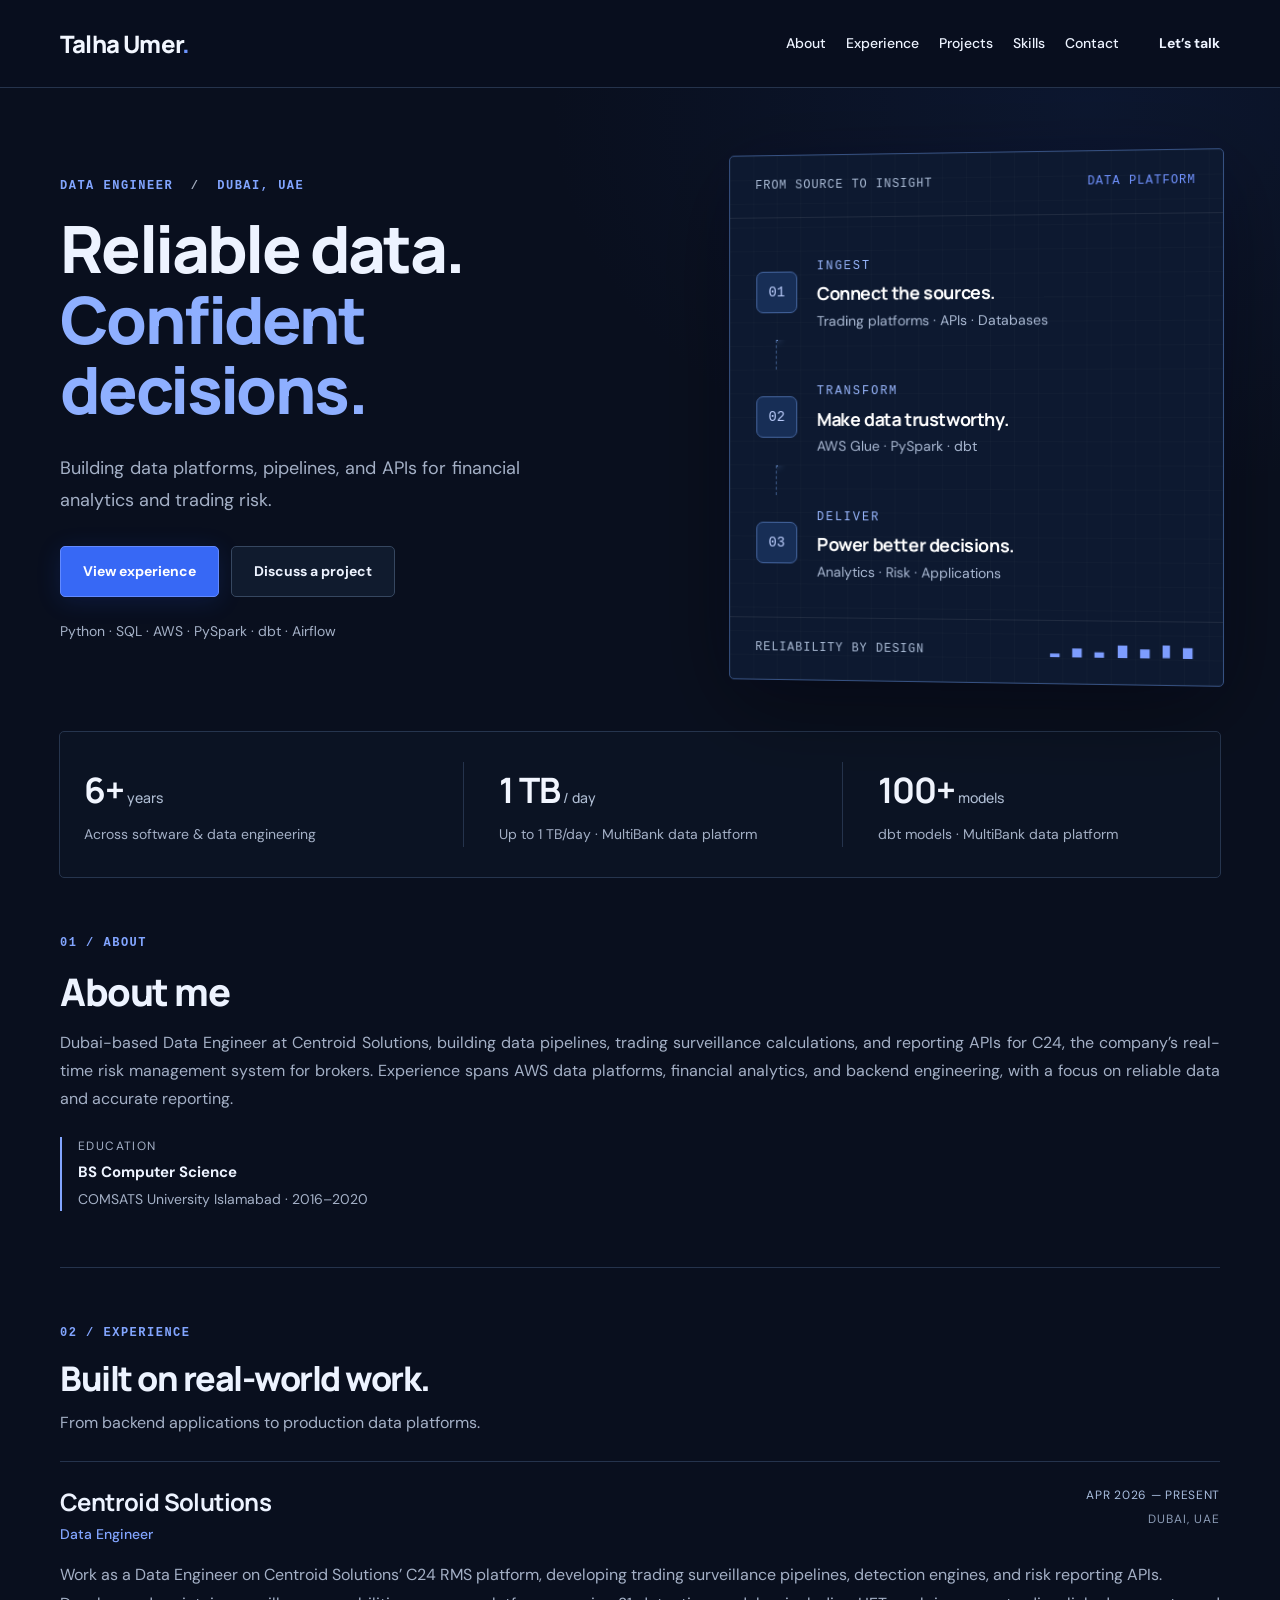
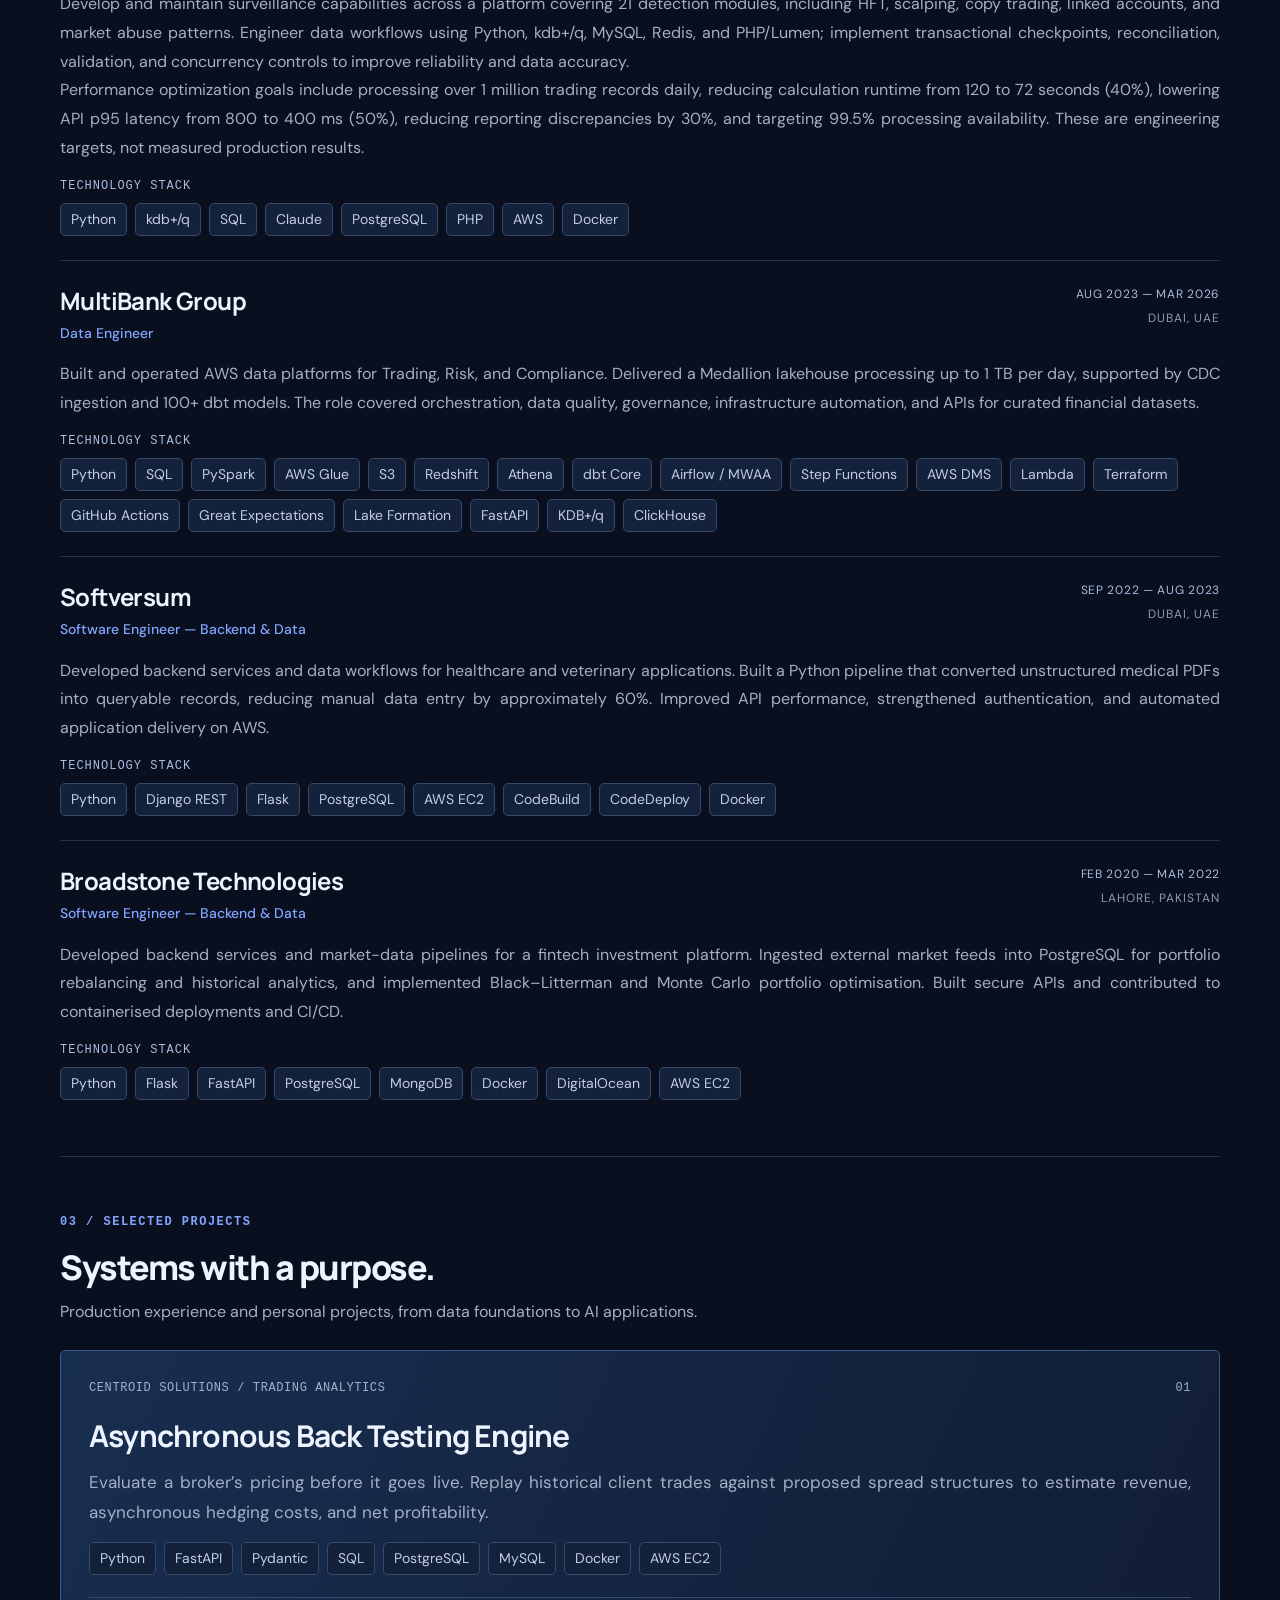
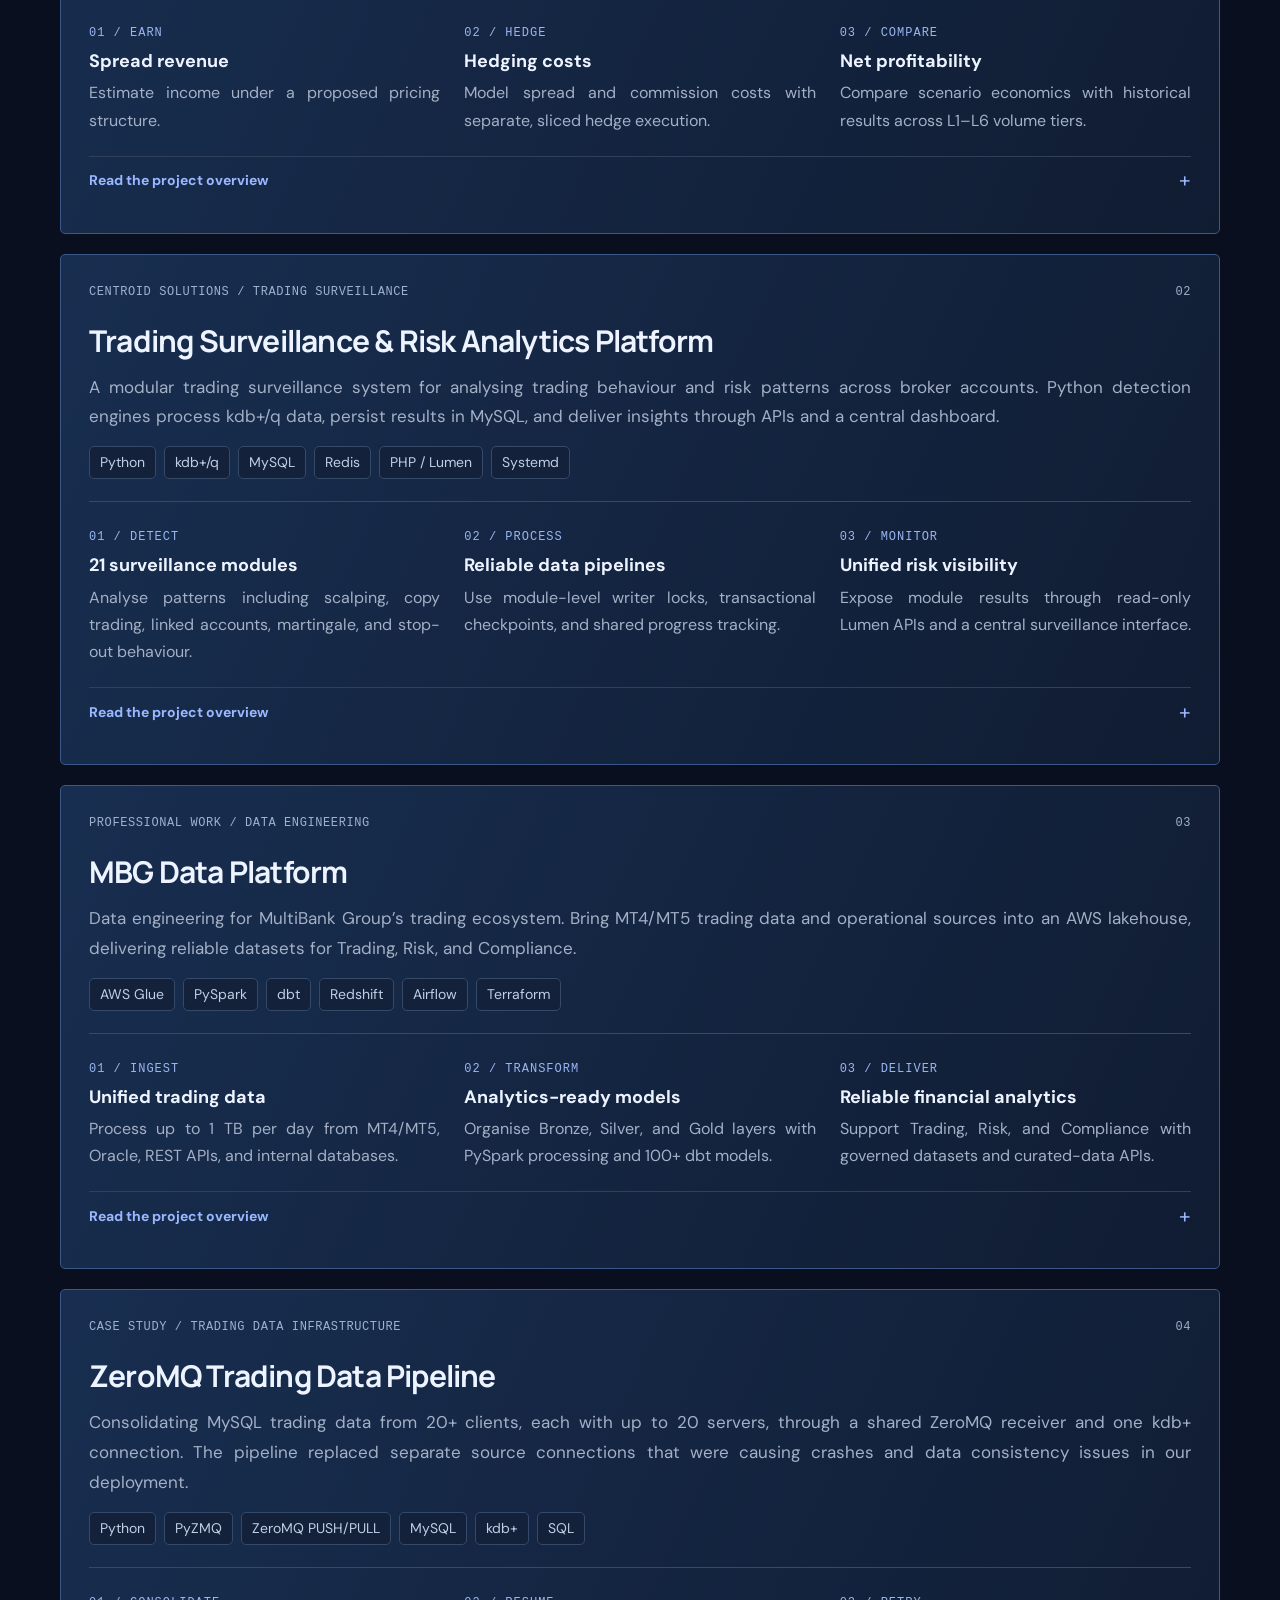
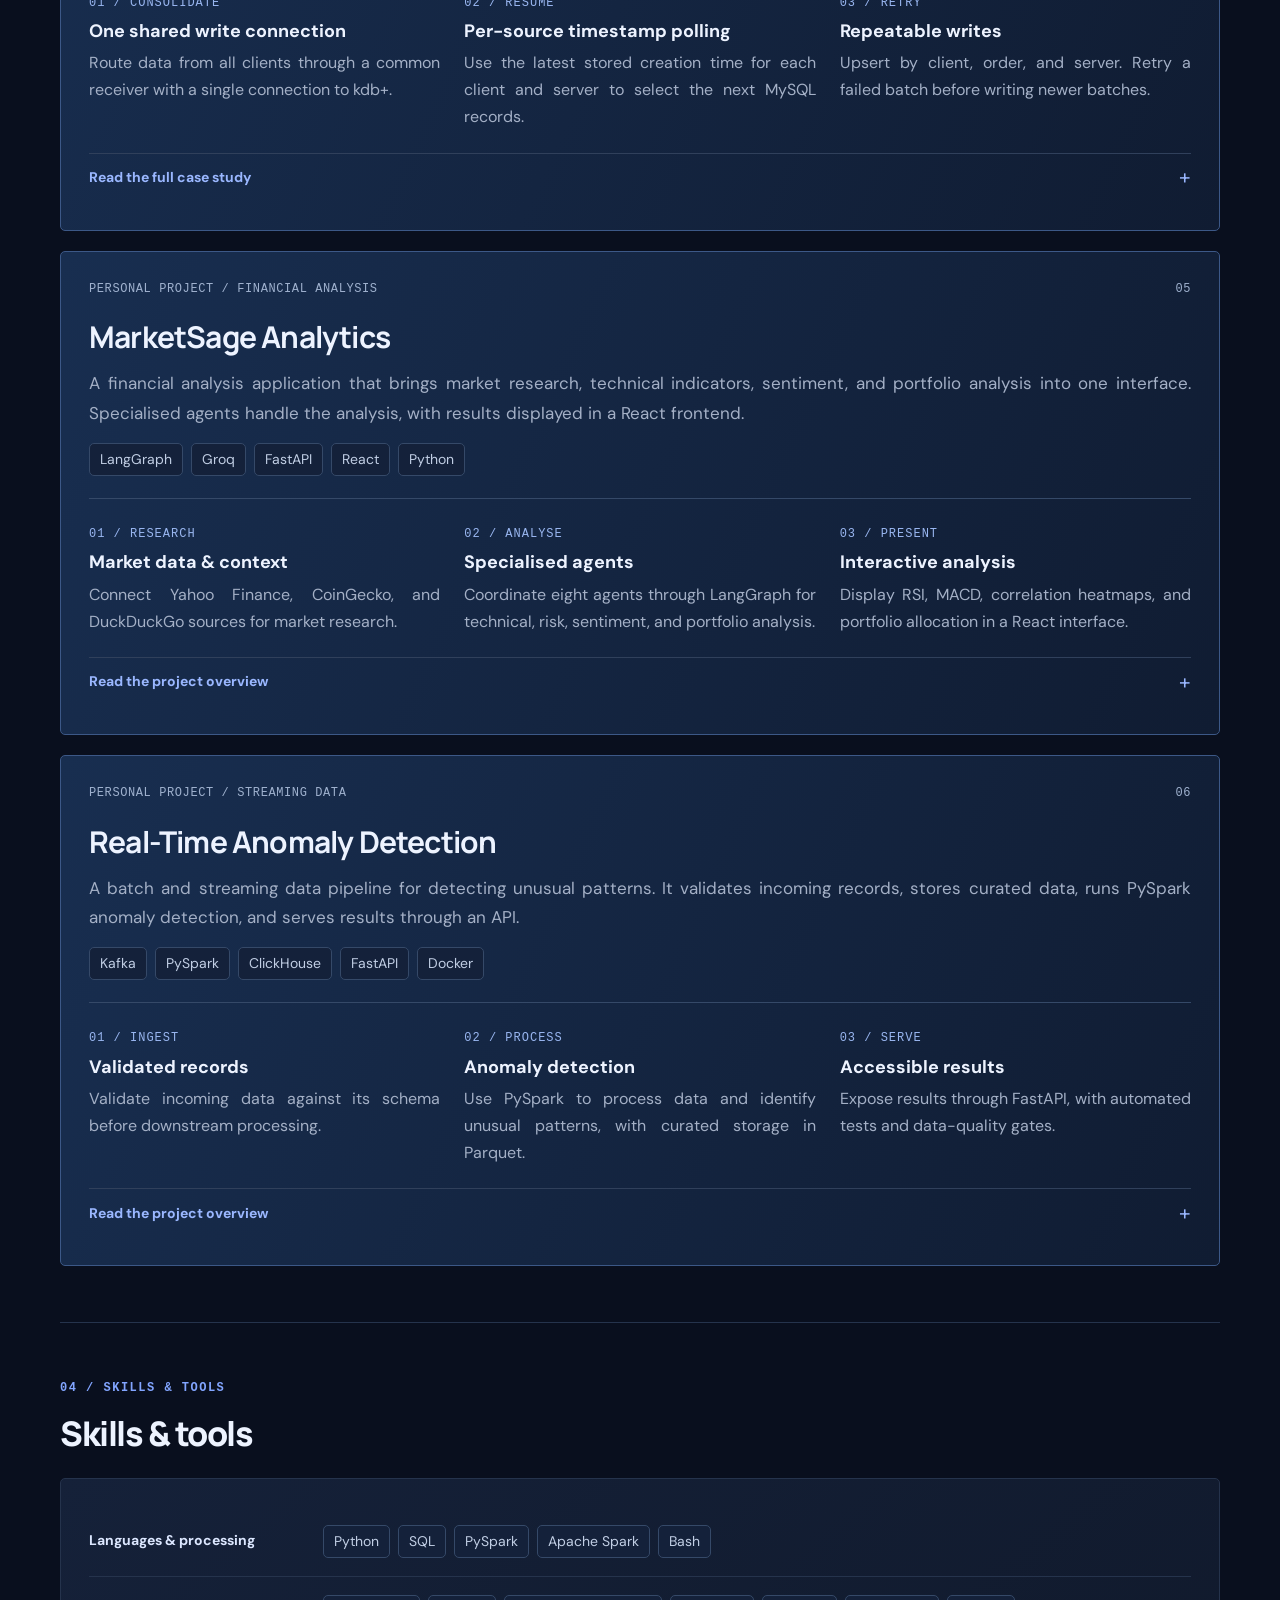
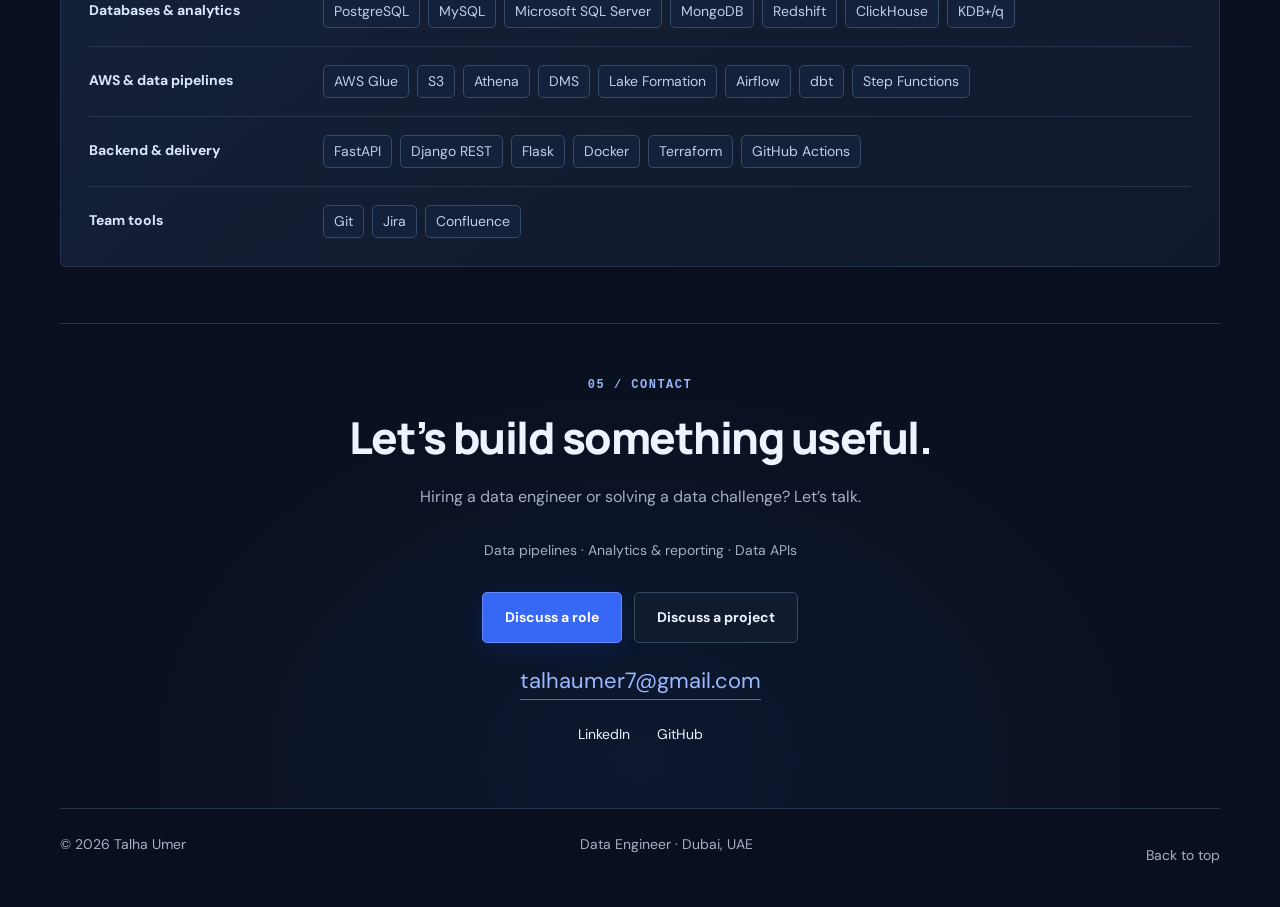
==== commit 5482617c: "Add Trading Surveillance project with expandable case study" ====
--- a/index.html
+++ b/index.html
@@ -5,8 +5,8 @@
 <section class="metrics" aria-label="Career highlights"><div><strong>6+<span> years</span></strong><p>Across software & data engineering</p></div><div><strong>1 TB<span> / day</span></strong><p>Up to 1 TB/day · MultiBank data platform</p></div><div><strong>100+<span> models</span></strong><p>dbt models · MultiBank data platform</p></div></section>
 <section id="about" class="section about"><div><p class="eyebrow">01 / ABOUT</p><h2>About me</h2><p>Dubai-based Data Engineer at Centroid Solutions, building data pipelines, trading surveillance calculations, and reporting APIs for C24, the company’s real-time risk management system for brokers. Experience spans AWS data platforms, financial analytics, and backend engineering, with a focus on reliable data and accurate reporting.</p><div class="education"><small>EDUCATION</small><strong>BS Computer Science</strong><span>COMSATS University Islamabad · 2016–2020</span></div></div></section>
 <section id="experience" class="section experience"><div class="section-heading"><div><p class="eyebrow">02 / EXPERIENCE</p><h2>Built on real-world work.</h2></div><p>From backend applications to production data platforms.</p></div><div class="timeline"><article><div class="role-meta"><div class="role-top"><span><time datetime="2026-04-01">APR 2026</time> — PRESENT</span><span>DUBAI, UAE</span></div><h3>Centroid Solutions</h3><h4>Data Engineer</h4></div><div class="role-description"><p>Work as a Data Engineer on Centroid Solutions’ C24 RMS platform, developing trading surveillance pipelines, detection engines, and risk reporting APIs.</p><p>Develop and maintain surveillance capabilities across a platform covering 21 detection modules, including HFT, scalping, copy trading, linked accounts, and market abuse patterns. Engineer data workflows using Python, kdb+/q, MySQL, Redis, and PHP/Lumen; implement transactional checkpoints, reconciliation, validation, and concurrency controls to improve reliability and data accuracy.</p><p>Performance optimization goals include processing over 1 million trading records daily, reducing calculation runtime from 120 to 72 seconds (40%), lowering API p95 latency from 800 to 400 ms (50%), reducing reporting discrepancies by 30%, and targeting 99.5% processing availability. These are engineering targets, not measured production results.</p><div class="job-stack"><h5>TECHNOLOGY STACK</h5><div class="tags"><span>Python</span><span>kdb+/q</span><span>SQL</span><span>Claude</span><span>PostgreSQL</span><span>PHP</span><span>AWS</span><span>Docker</span></div></div></div></article><article><div class="role-meta"><div class="role-top"><span>AUG 2023 — <time datetime="2026-03-31">MAR 2026</time></span><span>DUBAI, UAE</span></div><h3>MultiBank Group</h3><h4>Data Engineer</h4></div><div class="role-description"><p>Built and operated AWS data platforms for Trading, Risk, and Compliance. Delivered a Medallion lakehouse processing up to 1 TB per day, supported by CDC ingestion and 100+ dbt models. The role covered orchestration, data quality, governance, infrastructure automation, and APIs for curated financial datasets.</p><div class="job-stack"><h5>TECHNOLOGY STACK</h5><div class="tags"><span>Python</span><span>SQL</span><span>PySpark</span><span>AWS Glue</span><span>S3</span><span>Redshift</span><span>Athena</span><span>dbt Core</span><span>Airflow / MWAA</span><span>Step Functions</span><span>AWS DMS</span><span>Lambda</span><span>Terraform</span><span>GitHub Actions</span><span>Great Expectations</span><span>Lake Formation</span><span>FastAPI</span><span>KDB+/q</span><span>ClickHouse</span></div></div></div></article><article><div class="role-meta"><div class="role-top"><span>SEP 2022 — AUG 2023</span><span>DUBAI, UAE</span></div><h3>Softversum</h3><h4>Software Engineer — Backend & Data</h4></div><div class="role-description"><p>Developed backend services and data workflows for healthcare and veterinary applications. Built a Python pipeline that converted unstructured medical PDFs into queryable records, reducing manual data entry by approximately 60%. Improved API performance, strengthened authentication, and automated application delivery on AWS.</p><div class="job-stack"><h5>TECHNOLOGY STACK</h5><div class="tags"><span>Python</span><span>Django REST</span><span>Flask</span><span>PostgreSQL</span><span>AWS EC2</span><span>CodeBuild</span><span>CodeDeploy</span><span>Docker</span></div></div></div></article><article><div class="role-meta"><div class="role-top"><span>FEB 2020 — MAR 2022</span><span>LAHORE, PAKISTAN</span></div><h3>Broadstone Technologies</h3><h4>Software Engineer — Backend & Data</h4></div><div class="role-description"><p>Developed backend services and market-data pipelines for a fintech investment platform. Ingested external market feeds into PostgreSQL for portfolio rebalancing and historical analytics, and implemented Black–Litterman and Monte Carlo portfolio optimisation. Built secure APIs and contributed to containerised deployments and CI/CD.</p><div class="job-stack"><h5>TECHNOLOGY STACK</h5><div class="tags"><span>Python</span><span>Flask</span><span>FastAPI</span><span>PostgreSQL</span><span>MongoDB</span><span>Docker</span><span>DigitalOcean</span><span>AWS EC2</span></div></div></div></article></div></section>
-<section id="work" class="section"><div class="section-heading"><div><p class="eyebrow">03 / SELECTED PROJECTS</p><h2>Systems with a purpose.</h2></div><p>Production experience and personal projects, from data foundations to AI applications.</p></div><div class="projects"><article class="project backtest"><div class="project-top"><span>CENTROID SOLUTIONS / TRADING ANALYTICS</span><span>01</span></div><div class="backtest-layout"><div><h3>Asynchronous Back Testing Engine</h3><p class="backtest-intro">Evaluate a broker’s pricing before it goes live. Replay historical client trades against proposed spread structures to estimate revenue, asynchronous hedging costs, and net profitability.</p><div class="tags"><span>Python</span><span>FastAPI</span><span>Pydantic</span><span>SQL</span><span>PostgreSQL</span><span>MySQL</span><span>Docker</span><span>AWS EC2</span></div></div><div class="backtest-outcomes" aria-label="Backtest outputs"><div><span>01 / EARN</span><h4>Spread revenue</h4><p>Estimate income under a proposed pricing structure.</p></div><div><span>02 / HEDGE</span><h4>Hedging costs</h4><p>Model spread and commission costs with separate, sliced hedge execution.</p></div><div><span>03 / COMPARE</span><h4>Net profitability</h4><p>Compare scenario economics with historical results across L1–L6 volume tiers.</p></div></div></div><details><summary>Read the project overview</summary><div class="detail-copy backtest-detail"><div><h4>Engineering ownership</h4><p>Owned end-to-end engineering at Centroid Solutions, including data pipelines, datasets, calculation implementation, and backend APIs. Translated financial rules defined by risk and business specialists into the engine’s processing and calculations.</p></div><div><h4>The business problem</h4><p>Pricing that is too tight can erode hedging margins; pricing that is too wide can discourage client flow. A single spread structure can also misprice different trade sizes.</p></div><div><h4>How it works</h4><p>The engine groups historical client trades into six volume tiers, L1–L6, and evaluates proposed spread structures. Client fills and broker hedge orders run on separate timelines, with hedges sliced into smaller orders.</p></div><div><h4>Technology and deployment</h4><p>Built with Python and SQL, with FastAPI endpoints and Pydantic models, using data from MySQL and PostgreSQL. Packaged as a Docker image and deployed on AWS EC2.</p></div><div><h4>What it enables</h4><p>Teams can compare pricing scenarios, inspect revenue and estimated hedging costs by tier, and identify pricing imbalances before changing production settings. Results are scenario estimates rather than guaranteed trading outcomes.</p></div></div></details></article><article class="project backtest"><div class="project-top"><span>PROFESSIONAL WORK / DATA ENGINEERING</span><span>02</span></div><div class="backtest-layout"><div><h3>MBG Data Platform</h3><p class="backtest-intro">Data engineering for MultiBank Group’s trading ecosystem. Bring MT4/MT5 trading data and operational sources into an AWS lakehouse, delivering reliable datasets for Trading, Risk, and Compliance.</p><div class="tags"><span>AWS Glue</span><span>PySpark</span><span>dbt</span><span>Redshift</span><span>Airflow</span><span>Terraform</span></div></div><div class="backtest-outcomes" aria-label="Data platform capabilities"><div><span>01 / INGEST</span><h4>Unified trading data</h4><p>Process up to 1 TB per day from MT4/MT5, Oracle, REST APIs, and internal databases.</p></div><div><span>02 / TRANSFORM</span><h4>Analytics-ready models</h4><p>Organise Bronze, Silver, and Gold layers with PySpark processing and 100+ dbt models.</p></div><div><span>03 / DELIVER</span><h4>Reliable financial analytics</h4><p>Support Trading, Risk, and Compliance with governed datasets and curated-data APIs.</p></div></div></div><details><summary>Read the project overview</summary><div class="detail-copy backtest-detail"><div><h4>The business problem</h4><p>Trading and operational data arrives from multiple platforms and systems. Trading, Risk, and Compliance teams need consistent, reliable datasets for analysis and reporting.</p></div><div><h4>How it works</h4><p>AWS ingestion and CDC pipelines feed a Medallion lakehouse. PySpark handles transformation and deduplication, while dbt models implement incremental processing, star schemas, and SCD Type 2. Airflow and Step Functions coordinate delivery.</p></div><div><h4>What it enables</h4><p>Analytics-ready data is supported by automated quality checks, Lake Formation governance, IAM access controls, and lineage. Terraform and GitHub Actions provide reproducible infrastructure and deployments, with FastAPI serving curated datasets.</p></div></div></details></article><article class="project backtest" id="zeromq-case-study">
-<div class="project-top"><span>CASE STUDY / TRADING DATA INFRASTRUCTURE</span><span>03</span></div>
+<section id="work" class="section"><div class="section-heading"><div><p class="eyebrow">03 / SELECTED PROJECTS</p><h2>Systems with a purpose.</h2></div><p>Production experience and personal projects, from data foundations to AI applications.</p></div><div class="projects"><article class="project backtest"><div class="project-top"><span>CENTROID SOLUTIONS / TRADING ANALYTICS</span><span>01</span></div><div class="backtest-layout"><div><h3>Asynchronous Back Testing Engine</h3><p class="backtest-intro">Evaluate a broker’s pricing before it goes live. Replay historical client trades against proposed spread structures to estimate revenue, asynchronous hedging costs, and net profitability.</p><div class="tags"><span>Python</span><span>FastAPI</span><span>Pydantic</span><span>SQL</span><span>PostgreSQL</span><span>MySQL</span><span>Docker</span><span>AWS EC2</span></div></div><div class="backtest-outcomes" aria-label="Backtest outputs"><div><span>01 / EARN</span><h4>Spread revenue</h4><p>Estimate income under a proposed pricing structure.</p></div><div><span>02 / HEDGE</span><h4>Hedging costs</h4><p>Model spread and commission costs with separate, sliced hedge execution.</p></div><div><span>03 / COMPARE</span><h4>Net profitability</h4><p>Compare scenario economics with historical results across L1–L6 volume tiers.</p></div></div></div><details><summary>Read the project overview</summary><div class="detail-copy backtest-detail"><div><h4>Engineering ownership</h4><p>Owned end-to-end engineering at Centroid Solutions, including data pipelines, datasets, calculation implementation, and backend APIs. Translated financial rules defined by risk and business specialists into the engine’s processing and calculations.</p></div><div><h4>The business problem</h4><p>Pricing that is too tight can erode hedging margins; pricing that is too wide can discourage client flow. A single spread structure can also misprice different trade sizes.</p></div><div><h4>How it works</h4><p>The engine groups historical client trades into six volume tiers, L1–L6, and evaluates proposed spread structures. Client fills and broker hedge orders run on separate timelines, with hedges sliced into smaller orders.</p></div><div><h4>Technology and deployment</h4><p>Built with Python and SQL, with FastAPI endpoints and Pydantic models, using data from MySQL and PostgreSQL. Packaged as a Docker image and deployed on AWS EC2.</p></div><div><h4>What it enables</h4><p>Teams can compare pricing scenarios, inspect revenue and estimated hedging costs by tier, and identify pricing imbalances before changing production settings. Results are scenario estimates rather than guaranteed trading outcomes.</p></div></div></details></article><article class="project backtest"><div class="project-top"><span>CENTROID SOLUTIONS / TRADING SURVEILLANCE</span><span>02</span></div><div class="backtest-layout"><div><h3>Trading Surveillance &amp; Risk Analytics Platform</h3><p class="backtest-intro">A modular trading surveillance system for analysing trading behaviour and risk patterns across broker accounts. Python detection engines process kdb+/q data, persist results in MySQL, and deliver insights through APIs and a central dashboard.</p><div class="tags"><span>Python</span><span>kdb+/q</span><span>MySQL</span><span>Redis</span><span>PHP / Lumen</span><span>Systemd</span></div></div><div class="backtest-outcomes" aria-label="Surveillance platform capabilities"><div><span>01 / DETECT</span><h4>21 surveillance modules</h4><p>Analyse patterns including scalping, copy trading, linked accounts, martingale, and stop-out behaviour.</p></div><div><span>02 / PROCESS</span><h4>Reliable data pipelines</h4><p>Use module-level writer locks, transactional checkpoints, and shared progress tracking.</p></div><div><span>03 / MONITOR</span><h4>Unified risk visibility</h4><p>Expose module results through read-only Lumen APIs and a central surveillance interface.</p></div></div></div><details><summary>Read the project overview</summary><div class="detail-copy backtest-detail"><div><h4>The business problem</h4><p>Trading surveillance involves multiple detection rules, data sources, and operational workflows. A consistent processing and reporting layer makes the results easier to validate, monitor, and investigate.</p></div><div><h4>Architecture and data flow</h4><p>kdb+/q trading datasets feed rule-specific Python engines. Engines store surveillance results and progress in MySQL transactions; most modules use Redis for cache versioning. Read-only Lumen APIs serve a standalone surveillance UI with an overview and module pages. Some modules have different storage or data-access paths.</p></div><div><h4>Detection coverage</h4><p>The platform contains 21 modules covering high-frequency trading, multiple trades, trade balance, copy trading, scalping, linked accounts, off-market activity, stop-out, swap rollover, martingale/grid, concentration, coordinated bursts, real edge, risk scoring, negative-balance protection, behaviour changes, session gaps, dividend rollover, insider positioning, introducing-broker churn, and drawdown.</p></div><div><h4>Reliability and operations</h4><p>Shared utilities manage database access, settings, logging, and q integration. Module-level MySQL writer locks prevent concurrent writers, while transactionally recorded checkpoints support monitoring and recovery. Engines can be supervised through GNU Screen or plugin-managed Systemd services, with health checks and offline tests.</p></div><div><h4>Engineering contribution</h4><p>Contributed to trading surveillance modules, calculation logic, reporting APIs, reconciliation, validation, and maintenance within Centroid Solutions’ C24 RMS platform. The case study describes platform capabilities, not exclusive authorship of every module.</p></div></div></details></article><article class="project backtest"><div class="project-top"><span>PROFESSIONAL WORK / DATA ENGINEERING</span><span>03</span></div><div class="backtest-layout"><div><h3>MBG Data Platform</h3><p class="backtest-intro">Data engineering for MultiBank Group’s trading ecosystem. Bring MT4/MT5 trading data and operational sources into an AWS lakehouse, delivering reliable datasets for Trading, Risk, and Compliance.</p><div class="tags"><span>AWS Glue</span><span>PySpark</span><span>dbt</span><span>Redshift</span><span>Airflow</span><span>Terraform</span></div></div><div class="backtest-outcomes" aria-label="Data platform capabilities"><div><span>01 / INGEST</span><h4>Unified trading data</h4><p>Process up to 1 TB per day from MT4/MT5, Oracle, REST APIs, and internal databases.</p></div><div><span>02 / TRANSFORM</span><h4>Analytics-ready models</h4><p>Organise Bronze, Silver, and Gold layers with PySpark processing and 100+ dbt models.</p></div><div><span>03 / DELIVER</span><h4>Reliable financial analytics</h4><p>Support Trading, Risk, and Compliance with governed datasets and curated-data APIs.</p></div></div></div><details><summary>Read the project overview</summary><div class="detail-copy backtest-detail"><div><h4>The business problem</h4><p>Trading and operational data arrives from multiple platforms and systems. Trading, Risk, and Compliance teams need consistent, reliable datasets for analysis and reporting.</p></div><div><h4>How it works</h4><p>AWS ingestion and CDC pipelines feed a Medallion lakehouse. PySpark handles transformation and deduplication, while dbt models implement incremental processing, star schemas, and SCD Type 2. Airflow and Step Functions coordinate delivery.</p></div><div><h4>What it enables</h4><p>Analytics-ready data is supported by automated quality checks, Lake Formation governance, IAM access controls, and lineage. Terraform and GitHub Actions provide reproducible infrastructure and deployments, with FastAPI serving curated datasets.</p></div></div></details></article><article class="project backtest" id="zeromq-case-study">
+<div class="project-top"><span>CASE STUDY / TRADING DATA INFRASTRUCTURE</span><span>04</span></div>
 <div class="backtest-layout"><div><h3>ZeroMQ Trading Data Pipeline</h3>
 <p class="backtest-intro">Consolidating MySQL trading data from 20+ clients, each with up to 20 servers, through a shared ZeroMQ receiver and one kdb+ connection. The pipeline replaced separate source connections that were causing crashes and data consistency issues in our deployment.</p>
 <div class="tags"><span>Python</span><span>PyZMQ</span><span>ZeroMQ PUSH/PULL</span><span>MySQL</span><span>kdb+</span><span>SQL</span></div></div>
@@ -19,6 +19,6 @@
 <section><h4>The result</h4><p>The shared service and single kdb+ connection worked reliably in our deployment and addressed the instability we had seen with separate source connections. The improvement is based on operational experience; throughput, latency, and incident-reduction measurements are not included in this case study.</p></section>
 <section><h4>Recovery boundaries and trade-offs</h4><p>ZeroMQ accepting a message does not by itself confirm that kdb+ has stored it. Restart recovery also depends on how pending batches are retained or recovered from MySQL. A maximum creation timestamp can miss older rows that become visible after the timestamp advances, and creation-time polling alone does not capture later updates or deletions.</p><p>The shared writer simplifies connections but is also a common failure point. A blocked batch can delay other clients. These boundaries matter when evaluating durability, monitoring, and future recovery improvements; this design is not presented as an exactly-once or zero-data-loss guarantee.</p></section>
 <section class="case-references"><h4>Technical references</h4><p>Implementation details above describe our deployment. Messaging and acknowledgement boundaries are documented in the <a href="https://libzmq.readthedocs.io/en/latest/zmq_socket.html" target="_blank" rel="noopener noreferrer">ZeroMQ socket reference</a>, <a href="https://libzmq.readthedocs.io/en/latest/zmq_send.html" target="_blank" rel="noopener noreferrer">ZeroMQ send reference</a>, and <a href="https://code.kx.com/q/basics/ipc/" target="_blank" rel="noopener noreferrer">KX IPC documentation</a>.</p></section>
-</div></details></article><article class="project backtest"><div class="project-top"><span>PERSONAL PROJECT / FINANCIAL ANALYSIS</span><span>04</span></div><div class="backtest-layout"><div><h3>MarketSage Analytics</h3><p class="backtest-intro">A financial analysis application that brings market research, technical indicators, sentiment, and portfolio analysis into one interface. Specialised agents handle the analysis, with results displayed in a React frontend.</p><div class="tags"><span>LangGraph</span><span>Groq</span><span>FastAPI</span><span>React</span><span>Python</span></div></div><div class="backtest-outcomes" aria-label="Project capabilities"><div><span>01 / RESEARCH</span><h4>Market data &amp; context</h4><p>Connect Yahoo Finance, CoinGecko, and DuckDuckGo sources for market research.</p></div><div><span>02 / ANALYSE</span><h4>Specialised agents</h4><p>Coordinate eight agents through LangGraph for technical, risk, sentiment, and portfolio analysis.</p></div><div><span>03 / PRESENT</span><h4>Interactive analysis</h4><p>Display RSI, MACD, correlation heatmaps, and portfolio allocation in a React interface.</p></div></div></div><details><summary>Read the project overview</summary><div class="detail-copy backtest-detail"><div><h4>The business problem</h4><p>Financial analysis draws on different data sources and methods. This project brings those inputs together so research, indicators, and portfolio views can be reviewed in one place.</p></div><div><h4>How it works</h4><p>LangGraph coordinates the agents using Groq’s Llama model. FastAPI exposes their analysis to the React frontend. A mock-LLM fallback supports offline development.</p></div><div><h4>What it enables</h4><p>Users can explore market research and financial indicators through a single application. The project is containerised with Docker and designed for deployment to Hugging Face Spaces.</p></div></div></details></article><article class="project backtest"><div class="project-top"><span>PERSONAL PROJECT / STREAMING DATA</span><span>05</span></div><div class="backtest-layout"><div><h3>Real-Time Anomaly Detection</h3><p class="backtest-intro">A batch and streaming data pipeline for detecting unusual patterns. It validates incoming records, stores curated data, runs PySpark anomaly detection, and serves results through an API.</p><div class="tags"><span>Kafka</span><span>PySpark</span><span>ClickHouse</span><span>FastAPI</span><span>Docker</span></div></div><div class="backtest-outcomes" aria-label="Project capabilities"><div><span>01 / INGEST</span><h4>Validated records</h4><p>Validate incoming data against its schema before downstream processing.</p></div><div><span>02 / PROCESS</span><h4>Anomaly detection</h4><p>Use PySpark to process data and identify unusual patterns, with curated storage in Parquet.</p></div><div><span>03 / SERVE</span><h4>Accessible results</h4><p>Expose results through FastAPI, with automated tests and data-quality gates.</p></div></div></div><details><summary>Read the project overview</summary><div class="detail-copy backtest-detail"><div><h4>The business problem</h4><p>Streaming analysis needs consistent input data and a reliable path from ingestion to results. This project combines those stages in an end-to-end pipeline.</p></div><div><h4>How it works</h4><p>The pipeline uses Kafka, PySpark, and ClickHouse alongside Parquet storage. It supports batch and streaming processing, with FastAPI providing the serving layer.</p></div><div><h4>What it enables</h4><p>The project provides a containerised workflow for ingesting records, detecting anomalies, and exposing results. Automated tests and data-quality gates check the pipeline along the way.</p></div></div></details></article></div></section>
+</div></details></article><article class="project backtest"><div class="project-top"><span>PERSONAL PROJECT / FINANCIAL ANALYSIS</span><span>05</span></div><div class="backtest-layout"><div><h3>MarketSage Analytics</h3><p class="backtest-intro">A financial analysis application that brings market research, technical indicators, sentiment, and portfolio analysis into one interface. Specialised agents handle the analysis, with results displayed in a React frontend.</p><div class="tags"><span>LangGraph</span><span>Groq</span><span>FastAPI</span><span>React</span><span>Python</span></div></div><div class="backtest-outcomes" aria-label="Project capabilities"><div><span>01 / RESEARCH</span><h4>Market data &amp; context</h4><p>Connect Yahoo Finance, CoinGecko, and DuckDuckGo sources for market research.</p></div><div><span>02 / ANALYSE</span><h4>Specialised agents</h4><p>Coordinate eight agents through LangGraph for technical, risk, sentiment, and portfolio analysis.</p></div><div><span>03 / PRESENT</span><h4>Interactive analysis</h4><p>Display RSI, MACD, correlation heatmaps, and portfolio allocation in a React interface.</p></div></div></div><details><summary>Read the project overview</summary><div class="detail-copy backtest-detail"><div><h4>The business problem</h4><p>Financial analysis draws on different data sources and methods. This project brings those inputs together so research, indicators, and portfolio views can be reviewed in one place.</p></div><div><h4>How it works</h4><p>LangGraph coordinates the agents using Groq’s Llama model. FastAPI exposes their analysis to the React frontend. A mock-LLM fallback supports offline development.</p></div><div><h4>What it enables</h4><p>Users can explore market research and financial indicators through a single application. The project is containerised with Docker and designed for deployment to Hugging Face Spaces.</p></div></div></details></article><article class="project backtest"><div class="project-top"><span>PERSONAL PROJECT / STREAMING DATA</span><span>06</span></div><div class="backtest-layout"><div><h3>Real-Time Anomaly Detection</h3><p class="backtest-intro">A batch and streaming data pipeline for detecting unusual patterns. It validates incoming records, stores curated data, runs PySpark anomaly detection, and serves results through an API.</p><div class="tags"><span>Kafka</span><span>PySpark</span><span>ClickHouse</span><span>FastAPI</span><span>Docker</span></div></div><div class="backtest-outcomes" aria-label="Project capabilities"><div><span>01 / INGEST</span><h4>Validated records</h4><p>Validate incoming data against its schema before downstream processing.</p></div><div><span>02 / PROCESS</span><h4>Anomaly detection</h4><p>Use PySpark to process data and identify unusual patterns, with curated storage in Parquet.</p></div><div><span>03 / SERVE</span><h4>Accessible results</h4><p>Expose results through FastAPI, with automated tests and data-quality gates.</p></div></div></div><details><summary>Read the project overview</summary><div class="detail-copy backtest-detail"><div><h4>The business problem</h4><p>Streaming analysis needs consistent input data and a reliable path from ingestion to results. This project combines those stages in an end-to-end pipeline.</p></div><div><h4>How it works</h4><p>The pipeline uses Kafka, PySpark, and ClickHouse alongside Parquet storage. It supports batch and streaming processing, with FastAPI providing the serving layer.</p></div><div><h4>What it enables</h4><p>The project provides a containerised workflow for ingesting records, detecting anomalies, and exposing results. Automated tests and data-quality gates check the pipeline along the way.</p></div></div></details></article></div></section>
 <section id="skills" class="section skills"><div class="section-heading"><div><p class="eyebrow">04 / SKILLS &amp; TOOLS</p><h2>Skills &amp; tools</h2></div></div><div class="toolkit"><div><h4>Languages & processing</h4><div class="tags"><span>Python</span><span>SQL</span><span>PySpark</span><span>Apache Spark</span><span>Bash</span></div></div><div><h4>Databases & analytics</h4><div class="tags"><span>PostgreSQL</span><span>MySQL</span><span>Microsoft SQL Server</span><span>MongoDB</span><span>Redshift</span><span>ClickHouse</span><span>KDB+/q</span></div></div><div><h4>AWS & data pipelines</h4><div class="tags"><span>AWS Glue</span><span>S3</span><span>Athena</span><span>DMS</span><span>Lake Formation</span><span>Airflow</span><span>dbt</span><span>Step Functions</span></div></div><div><h4>Backend & delivery</h4><div class="tags"><span>FastAPI</span><span>Django REST</span><span>Flask</span><span>Docker</span><span>Terraform</span><span>GitHub Actions</span></div></div><div><h4>Team tools</h4><div class="tags"><span>Git</span><span>Jira</span><span>Confluence</span></div></div></div></section>
 <section class="contact" id="contact"><p class="eyebrow">05 / CONTACT</p><h2>Let’s build something useful.</h2><p class="contact-intro">Hiring a data engineer or solving a data challenge? Let’s talk.</p><p class="small-note" id="services">Data pipelines · Analytics &amp; reporting · Data APIs</p><div class="actions" style="justify-content:center;flex-wrap:wrap"><a class="button primary" href="mailto:talhaumer7@gmail.com?subject=Data%20engineering%20role%20enquiry">Discuss a role</a><a class="button secondary" href="mailto:talhaumer7@gmail.com?subject=Data%20engineering%20project%20enquiry">Discuss a project</a></div><a class="email" href="mailto:talhaumer7@gmail.com">talhaumer7@gmail.com</a><div class="socials"><a href="https://www.linkedin.com/in/talha-umer" target="_blank" rel="noopener noreferrer">LinkedIn</a><a href="https://github.com/talhaumer" target="_blank" rel="noopener noreferrer">GitHub</a></div></section></main><footer><span>© 2026 Talha Umer</span><span>Data Engineer · Dubai, UAE</span><a href="#">Back to top</a></footer><script src="animations.js" defer></script></body></html>
